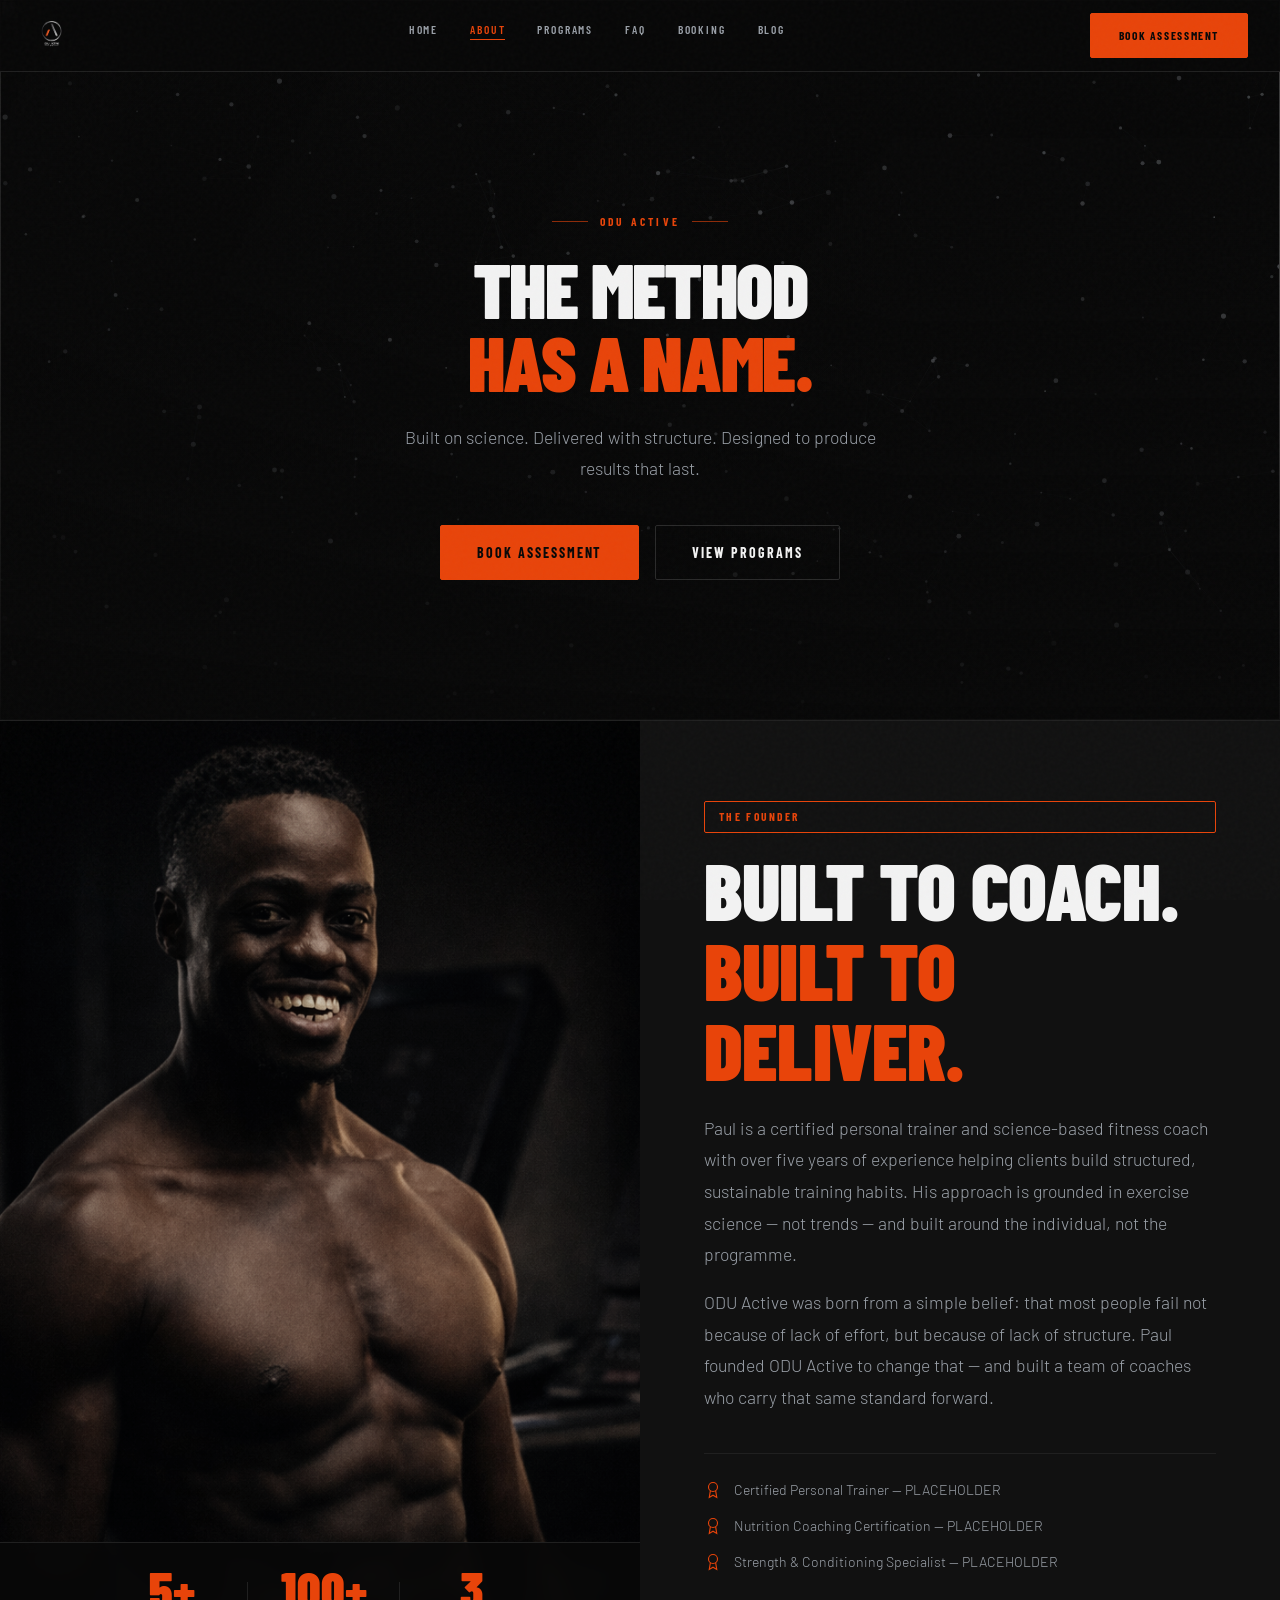
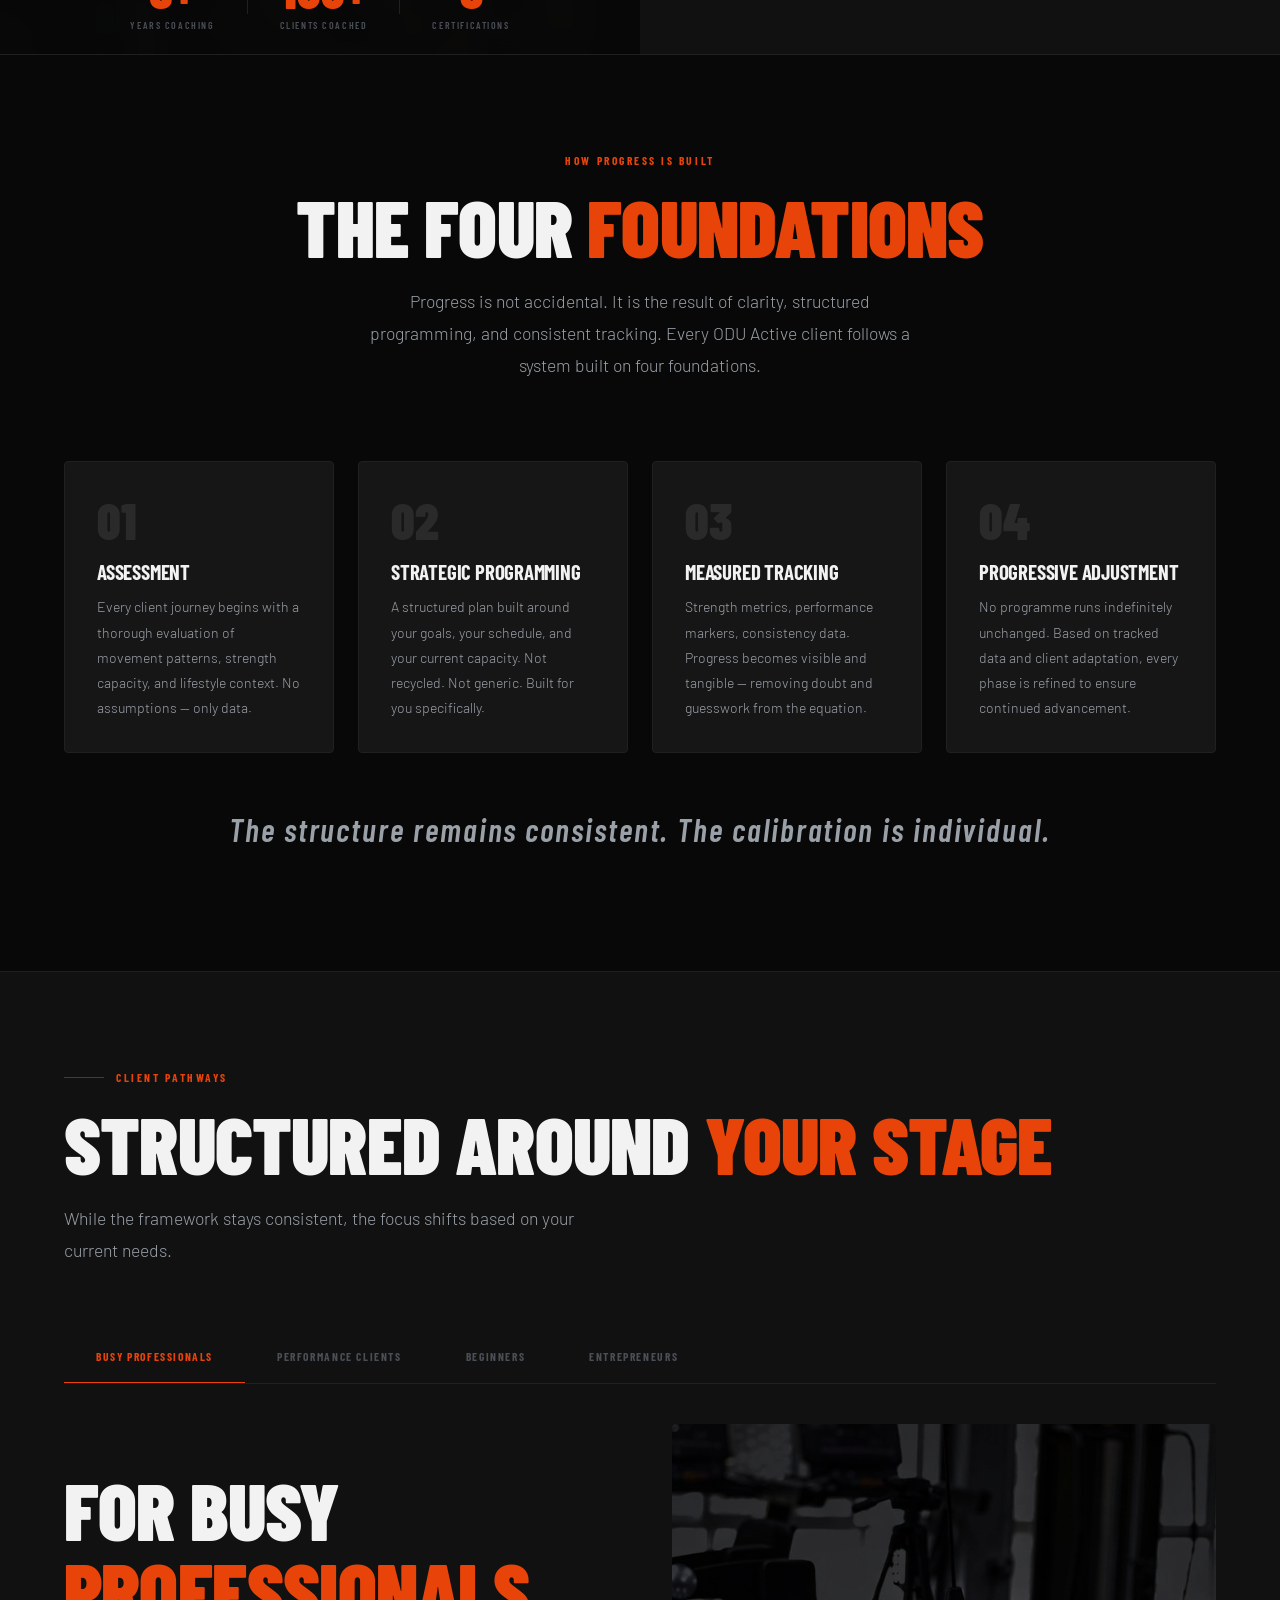
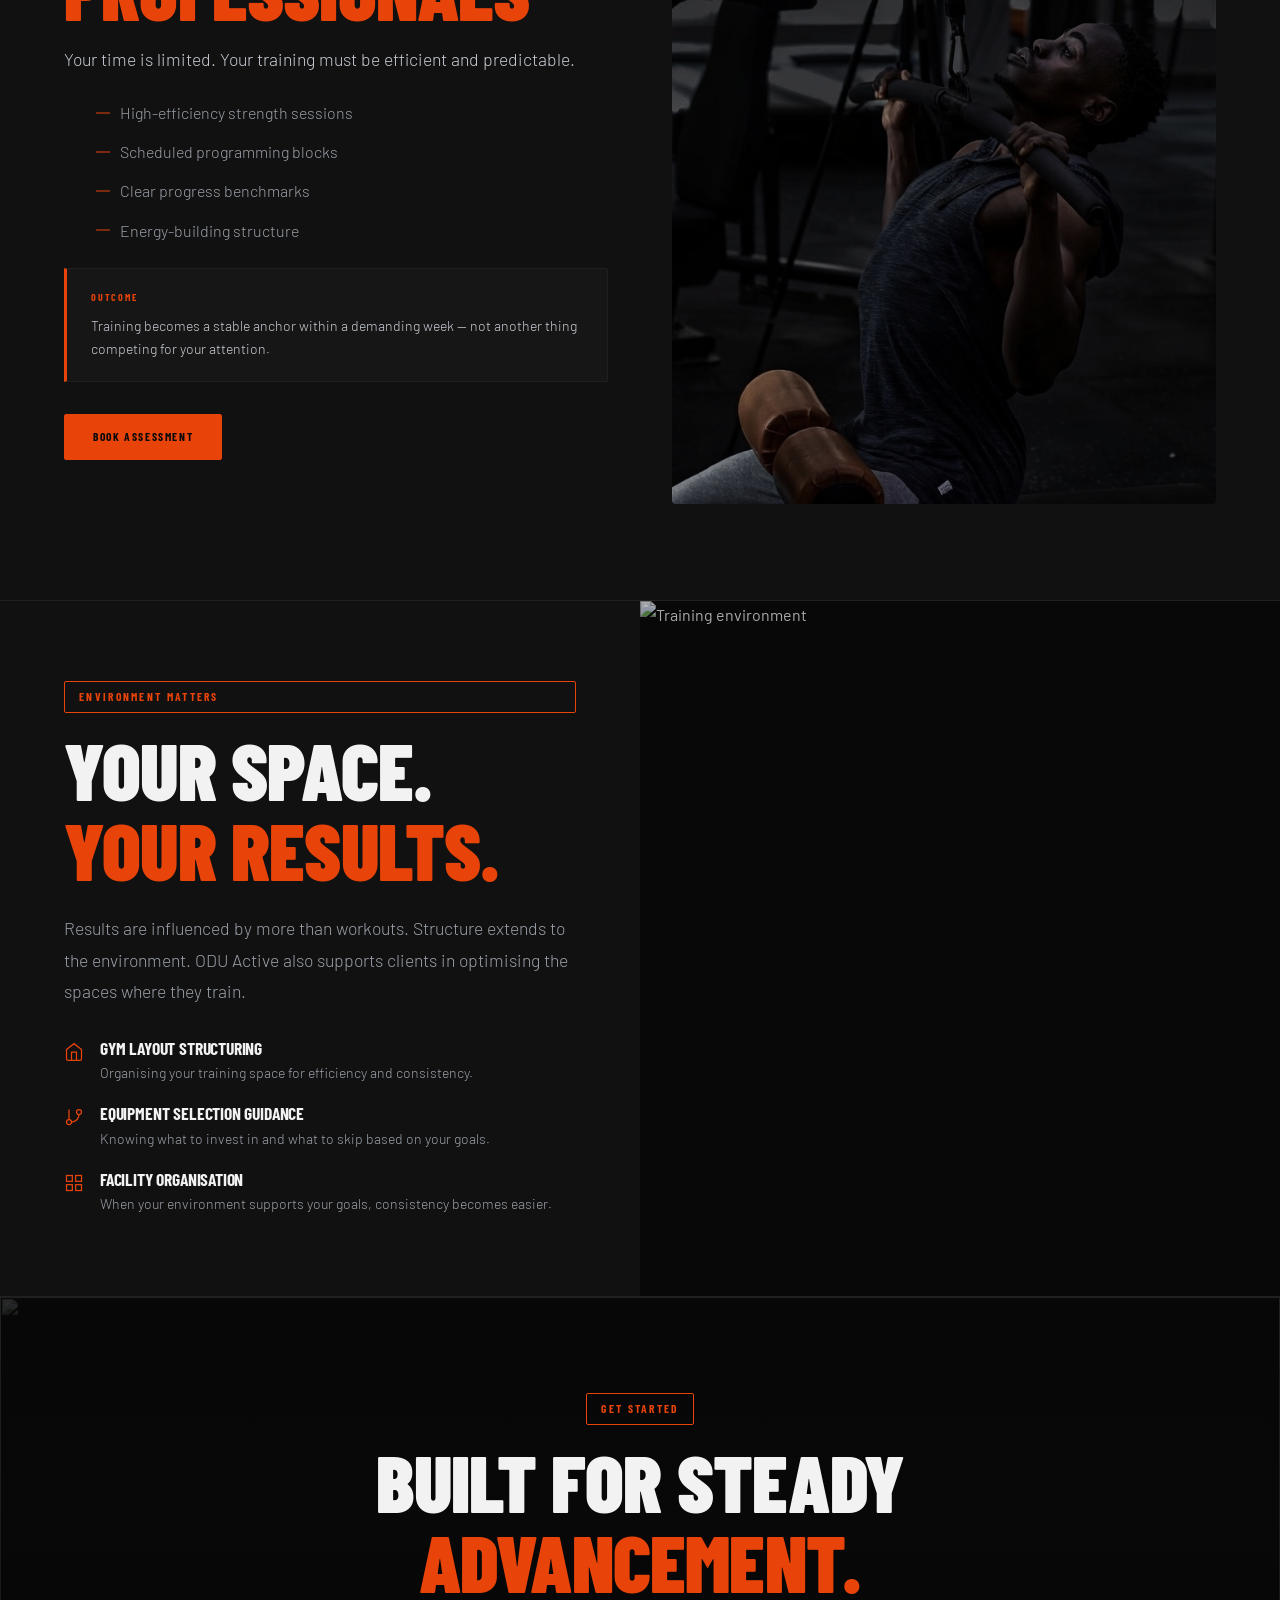
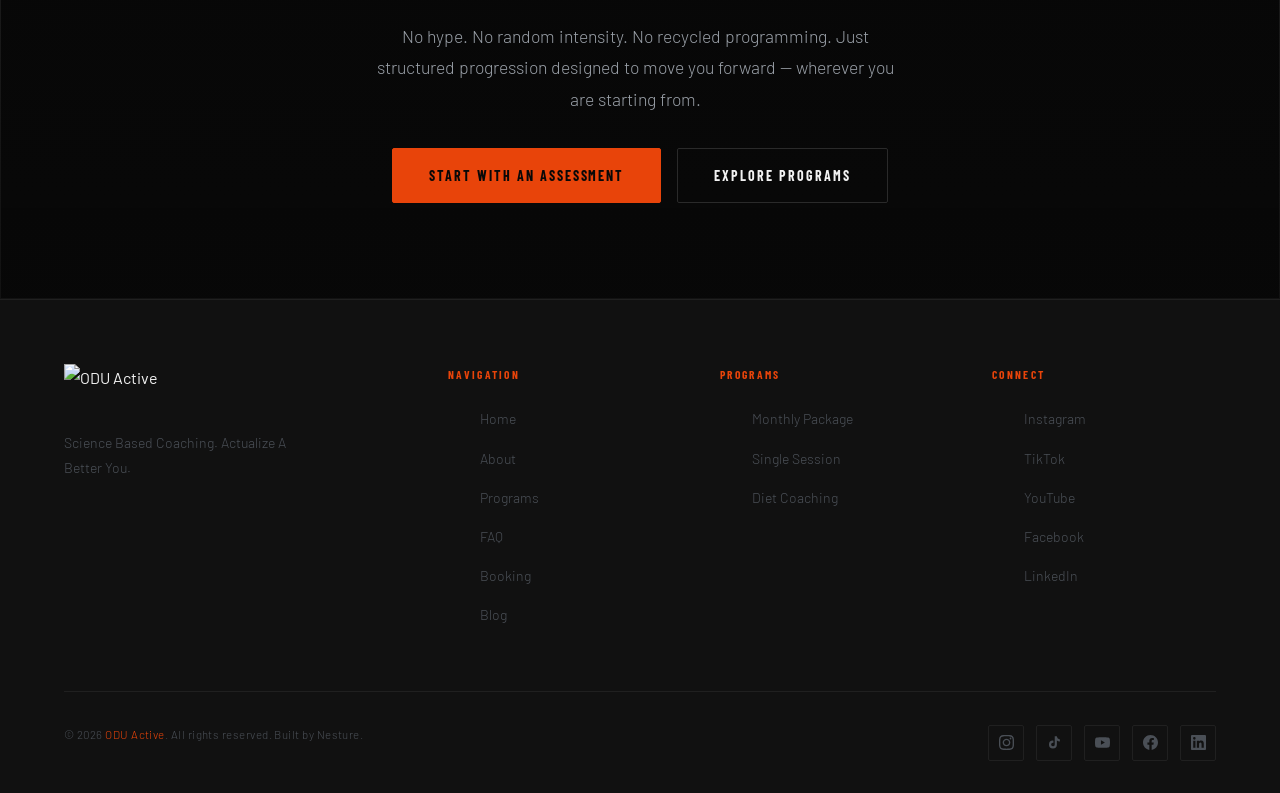
==== about.html @ f37cdc4e "Booking Platform Updates" ====
<!DOCTYPE html>
<html lang="en">
<head>
  <meta charset="UTF-8"/>
  <meta name="viewport" content="width=device-width, initial-scale=1.0"/>
  <meta name="description" content="About ODU Active — Science Based Coaching. Actualize A Better You."/>
  <title>About — ODU Active</title>
  <link href="https://fonts.googleapis.com/css2?family=Barlow+Condensed:wght@300;400;600;700;800;900&family=Barlow:wght@300;400;500;600&display=swap" rel="stylesheet"/>
  <link href="https://cdn.jsdelivr.net/npm/bootstrap@5.3.2/dist/css/bootstrap.min.css" rel="stylesheet"/>
  <link rel="stylesheet" href="css/base.css"/>
  <link rel="stylesheet" href="css/components.css"/>
  <link rel="stylesheet" href="css/animations.css"/>
  <link rel="stylesheet" href="css/pages/about.css"/>
</head>
<body>

  <canvas id="particleCanvas"></canvas>
  <div class="dot" id="dot" aria-hidden="true"></div>

  <!-- NAVBAR -->
  <nav class="navbar" aria-label="Main navigation">
    <div class="navbar__inner">
      <a href="index.html" class="navbar__logo">
        <img src="./assets/images/Sample-3(silver)-transparent.png" alt="ODU Active" class="navbar__logo-img"/>
      </a>
      <ul class="navbar__links">
        <li><a href="index.html">Home</a></li>
        <li><a href="about.html" class="active">About</a></li>
        <li><a href="programs.html">Programs</a></li>
        <li><a href="faq.html">FAQ</a></li>
        <li><a href="booking.html">Booking</a></li>
        <li><a href="blog.html">Blog</a></li>
      </ul>
      <div class="navbar__actions">
        <a href="booking.html" class="btn btn--primary">Book Assessment</a>
      </div>
      <button class="navbar__hamburger" aria-label="Toggle menu" aria-expanded="false">
        <span></span><span></span><span></span>
      </button>
    </div>
  </nav>
  <div class="navbar__mobile" aria-hidden="true">
    <a href="index.html">Home</a>
    <a href="about.html" class="active">About</a>
    <a href="programs.html">Programs</a>
    <a href="faq.html">FAQ</a>
    <a href="booking.html">Booking</a>
    <a href="booking.html" class="btn btn--primary">Book Assessment</a>
  </div>

  <!-- ═══════════════════════════════════════
       HERO — Full screen image
  ═══════════════════════════════════════ -->
  <section class="about-hero" id="hero">
    <div class="about-hero__bg">
      <img src="https://images.unsplash.com/photo-1608138278545-28c4ee553e49?w=1800&q=80" alt="" class="about-hero__bg-img" aria-hidden="true"/>
      <div class="about-hero__bg-overlay"></div>
    </div>
    <div class="about-hero__content">
      <div class="about-hero__eyebrow anim-fade-up anim-delay-1">ODU Active</div>
      <h1 class="about-hero__heading anim-fade-up anim-delay-2">
        <span class="about-hero__line">The Method</span>
        <span class="about-hero__line about-hero__line--accent">Has a Name.</span>
      </h1>
      <p class="about-hero__body anim-fade-up anim-delay-3">
        Built on science. Delivered with structure. Designed to produce results that last.
      </p>
      <div class="about-hero__actions anim-fade-up anim-delay-4">
        <a href="booking.html" class="btn btn--primary btn--lg">Book Assessment</a>
        <a href="programs.html" class="btn btn--secondary btn--lg">View Programs</a>
      </div>
    </div>
  </section>

  <!-- ═══════════════════════════════════════
       PAUL'S STORY — Image left, bio right
  ═══════════════════════════════════════ -->
  <section class="section story" id="story">
    <div class="story__inner">

      <div class="story__image-wrap reveal reveal--left">
        <!-- Replace with Paul's real photo -->
        <img src="./assets/images/16657.png" alt="Paul — ODU Active" class="story__image"/>
        <div class="story__image-creds">
          <div class="story__cred">
            <span class="story__cred-value">5+</span>
            <span class="story__cred-label">Years Coaching</span>
          </div>
          <div class="story__cred-divider"></div>
          <div class="story__cred">
            <span class="story__cred-value">100+</span>
            <span class="story__cred-label">Clients Coached</span>
          </div>
          <div class="story__cred-divider"></div>
          <div class="story__cred">
            <span class="story__cred-value">3</span>
            <span class="story__cred-label">Certifications</span>
          </div>
        </div>
      </div>

      <div class="story__text reveal reveal--right">
        <div class="label-tag">The Founder</div>
        <h2 class="story__heading">Built to Coach.<br/><span class="text-orange">Built to Deliver.</span></h2>
        <p class="story__body">
          <!-- Replace with Paul's real bio -->
          Paul is a certified personal trainer and science-based fitness coach with over five years of experience helping clients build structured, sustainable training habits. His approach is grounded in exercise science — not trends — and built around the individual, not the programme.
        </p>
        <p class="story__body">
          ODU Active was born from a simple belief: that most people fail not because of lack of effort, but because of lack of structure. Paul founded ODU Active to change that — and built a team of coaches who carry that same standard forward.
        </p>

        <!-- Credentials -->
        <div class="story__certs">
          <div class="story__cert">
            <div class="story__cert-icon">
              <svg width="18" height="18" viewBox="0 0 24 24" fill="none" stroke="currentColor" stroke-width="1.5"><circle cx="12" cy="8" r="6"/><path d="M15.477 12.89L17 22l-5-3-5 3 1.523-9.11"/></svg>
            </div>
            <span>Certified Personal Trainer — PLACEHOLDER</span>
          </div>
          <div class="story__cert">
            <div class="story__cert-icon">
              <svg width="18" height="18" viewBox="0 0 24 24" fill="none" stroke="currentColor" stroke-width="1.5"><circle cx="12" cy="8" r="6"/><path d="M15.477 12.89L17 22l-5-3-5 3 1.523-9.11"/></svg>
            </div>
            <span>Nutrition Coaching Certification — PLACEHOLDER</span>
          </div>
          <div class="story__cert">
            <div class="story__cert-icon">
              <svg width="18" height="18" viewBox="0 0 24 24" fill="none" stroke="currentColor" stroke-width="1.5"><circle cx="12" cy="8" r="6"/><path d="M15.477 12.89L17 22l-5-3-5 3 1.523-9.11"/></svg>
            </div>
            <span>Strength & Conditioning Specialist — PLACEHOLDER</span>
          </div>
        </div>
      </div>

    </div>
  </section>

  <!-- ═══════════════════════════════════════
       PHILOSOPHY — Text only, 4 foundations
  ═══════════════════════════════════════ -->
  <section class="section philosophy" id="philosophy">
    <div class="container">
      <div class="section-header section-header--center reveal">
        <div class="section-header__eyebrow">How Progress Is Built</div>
        <h2 class="section-header__title">The Four <span class="accent">Foundations</span></h2>
        <p class="section-header__body">Progress is not accidental. It is the result of clarity, structured programming, and consistent tracking. Every ODU Active client follows a system built on four foundations.</p>
      </div>

      <div class="philosophy__grid">
        <div class="philosophy__card reveal">
          <div class="philosophy__card-num">01</div>
          <h3 class="philosophy__card-title">Assessment</h3>
          <p class="philosophy__card-body">Every client journey begins with a thorough evaluation of movement patterns, strength capacity, and lifestyle context. No assumptions — only data.</p>
        </div>
        <div class="philosophy__card reveal">
          <div class="philosophy__card-num">02</div>
          <h3 class="philosophy__card-title">Strategic Programming</h3>
          <p class="philosophy__card-body">A structured plan built around your goals, your schedule, and your current capacity. Not recycled. Not generic. Built for you specifically.</p>
        </div>
        <div class="philosophy__card reveal">
          <div class="philosophy__card-num">03</div>
          <h3 class="philosophy__card-title">Measured Tracking</h3>
          <p class="philosophy__card-body">Strength metrics, performance markers, consistency data. Progress becomes visible and tangible — removing doubt and guesswork from the equation.</p>
        </div>
        <div class="philosophy__card reveal">
          <div class="philosophy__card-num">04</div>
          <h3 class="philosophy__card-title">Progressive Adjustment</h3>
          <p class="philosophy__card-body">No programme runs indefinitely unchanged. Based on tracked data and client adaptation, every phase is refined to ensure continued advancement.</p>
        </div>
      </div>

      <p class="philosophy__closing reveal">The structure remains consistent. The calibration is individual.</p>
    </div>
  </section>

  <!-- ═══════════════════════════════════════
       CLIENT PATHWAYS — Tabbed interface
  ═══════════════════════════════════════ -->
  <section class="section pathways" id="pathways">
    <div class="container">
      <div class="section-header reveal">
        <div class="section-header__eyebrow section-header__eyebrow--left">Client Pathways</div>
        <h2 class="section-header__title">Structured Around <span class="accent">Your Stage</span></h2>
        <p class="section-header__body">While the framework stays consistent, the focus shifts based on your current needs.</p>
      </div>

      <!-- Tab Buttons -->
      <div class="pathways__tabs reveal" role="tablist">
        <button class="pathways__tab active" data-tab="professionals" role="tab" aria-selected="true">
          <span class="pathways__tab-label">Busy Professionals</span>
        </button>
        <button class="pathways__tab" data-tab="performance" role="tab" aria-selected="false">
          <span class="pathways__tab-label">Performance Clients</span>
        </button>
        <button class="pathways__tab" data-tab="beginners" role="tab" aria-selected="false">
          <span class="pathways__tab-label">Beginners</span>
        </button>
        <button class="pathways__tab" data-tab="entrepreneurs" role="tab" aria-selected="false">
          <span class="pathways__tab-label">Entrepreneurs</span>
        </button>
      </div>

      <!-- Tab Panels -->
      <div class="pathways__panels">

        <div class="pathways__panel active" id="tab-professionals" role="tabpanel">
          <div class="pathways__panel-inner">
            <div class="pathways__panel-text">
              <h3 class="pathways__panel-heading">For Busy <span class="text-orange">Professionals</span></h3>
              <p class="pathways__panel-intro">Your time is limited. Your training must be efficient and predictable.</p>
              <ul class="pathways__panel-list">
                <li>High-efficiency strength sessions</li>
                <li>Scheduled programming blocks</li>
                <li>Clear progress benchmarks</li>
                <li>Energy-building structure</li>
              </ul>
              <div class="pathways__panel-outcome">
                <span class="pathways__outcome-label">Outcome</span>
                <p>Training becomes a stable anchor within a demanding week — not another thing competing for your attention.</p>
              </div>
              <a href="booking.html" class="btn btn--primary" style="margin-top:2rem;">Book Assessment</a>
            </div>
            <div class="pathways__panel-image">
              <img src="./assets/images/16101.jpg.jpeg" alt="Professional training" class="pathways__panel-img"/>
            </div>
          </div>
        </div>

        <div class="pathways__panel" id="tab-performance" role="tabpanel">
          <div class="pathways__panel-inner">
            <div class="pathways__panel-text">
              <h3 class="pathways__panel-heading">For Performance-<span class="text-orange">Oriented Clients</span></h3>
              <p class="pathways__panel-intro">You want measurable development, not maintenance.</p>
              <ul class="pathways__panel-list">
                <li>Periodised strength progression</li>
                <li>Movement optimisation</li>
                <li>Performance benchmarking</li>
                <li>Structured overload and recovery</li>
              </ul>
              <div class="pathways__panel-outcome">
                <span class="pathways__outcome-label">Outcome</span>
                <p>Each phase builds capacity beyond the last — structured advancement with measurable benchmarks.</p>
              </div>
              <a href="booking.html" class="btn btn--primary" style="margin-top:2rem;">Book Assessment</a>
            </div>
            <div class="pathways__panel-image">
              <img src="https://images.unsplash.com/photo-1526506118085-60ce8714f8c5?w=700&q=80" alt="Performance training" class="pathways__panel-img"/>
            </div>
          </div>
        </div>

        <div class="pathways__panel" id="tab-beginners" role="tabpanel">
          <div class="pathways__panel-inner">
            <div class="pathways__panel-text">
              <h3 class="pathways__panel-heading">For Foundational <span class="text-orange">Transformation</span></h3>
              <p class="pathways__panel-intro">You need clarity, guidance, and steady momentum.</p>
              <ul class="pathways__panel-list">
                <li>Step-by-step progression</li>
                <li>Foundational strength development</li>
                <li>Habit consistency tracking</li>
                <li>Realistic milestone setting</li>
              </ul>
              <div class="pathways__panel-outcome">
                <span class="pathways__outcome-label">Outcome</span>
                <p>Confidence grows as results become measurable and sustainable — built from a solid foundation.</p>
              </div>
              <a href="booking.html" class="btn btn--primary" style="margin-top:2rem;">Book Assessment</a>
            </div>
            <div class="pathways__panel-image">
              <img src="https://images.unsplash.com/photo-1581009146145-b5ef050c2e1e?w=700&q=80" alt="Beginner training" class="pathways__panel-img"/>
            </div>
          </div>
        </div>

        <div class="pathways__panel" id="tab-entrepreneurs" role="tabpanel">
          <div class="pathways__panel-inner">
            <div class="pathways__panel-text">
              <h3 class="pathways__panel-heading">For High-Output <span class="text-orange">Leaders</span></h3>
              <p class="pathways__panel-intro">Your body should support your ambition.</p>
              <ul class="pathways__panel-list">
                <li>Capacity-building strength systems</li>
                <li>Stress-aware training cycles</li>
                <li>Energy optimisation</li>
                <li>Long-term durability planning</li>
              </ul>
              <div class="pathways__panel-outcome">
                <span class="pathways__outcome-label">Outcome</span>
                <p>Training becomes a performance tool for leadership and execution — not a drain on your energy.</p>
              </div>
              <a href="booking.html" class="btn btn--primary" style="margin-top:2rem;">Book Assessment</a>
            </div>
            <div class="pathways__panel-image">
              <img src="https://images.unsplash.com/photo-1517836357463-d25dfeac3438?w=700&q=80" alt="Entrepreneur training" class="pathways__panel-img"/>
            </div>
          </div>
        </div>

      </div>
    </div>
  </section>

  <!-- ═══════════════════════════════════════
       ENVIRONMENT — Image right, text left
  ═══════════════════════════════════════ -->
  <section class="section environment" id="environment">
    <div class="environment__inner">

      <div class="environment__text reveal reveal--left">
        <div class="label-tag">Environment Matters</div>
        <h2 class="environment__heading">Your Space.<br/><span class="text-orange">Your Results.</span></h2>
        <p class="environment__body">Results are influenced by more than workouts. Structure extends to the environment. ODU Active also supports clients in optimising the spaces where they train.</p>
        <div class="environment__list">
          <div class="environment__item reveal">
            <div class="environment__item-icon">
              <svg width="20" height="20" viewBox="0 0 24 24" fill="none" stroke="currentColor" stroke-width="1.5"><path d="M3 9l9-7 9 7v11a2 2 0 0 1-2 2H5a2 2 0 0 1-2-2z"/><polyline points="9 22 9 12 15 12 15 22"/></svg>
            </div>
            <div>
              <h5 class="environment__item-title">Gym Layout Structuring</h5>
              <p class="environment__item-body">Organising your training space for efficiency and consistency.</p>
            </div>
          </div>
          <div class="environment__item reveal">
            <div class="environment__item-icon">
              <svg width="20" height="20" viewBox="0 0 24 24" fill="none" stroke="currentColor" stroke-width="1.5"><line x1="6" y1="3" x2="6" y2="15"/><circle cx="18" cy="6" r="3"/><circle cx="6" cy="18" r="3"/><path d="M18 9a9 9 0 0 1-9 9"/></svg>
            </div>
            <div>
              <h5 class="environment__item-title">Equipment Selection Guidance</h5>
              <p class="environment__item-body">Knowing what to invest in and what to skip based on your goals.</p>
            </div>
          </div>
          <div class="environment__item reveal">
            <div class="environment__item-icon">
              <svg width="20" height="20" viewBox="0 0 24 24" fill="none" stroke="currentColor" stroke-width="1.5"><rect x="3" y="3" width="7" height="7"/><rect x="14" y="3" width="7" height="7"/><rect x="3" y="14" width="7" height="7"/><rect x="14" y="14" width="7" height="7"/></svg>
            </div>
            <div>
              <h5 class="environment__item-title">Facility Organisation</h5>
              <p class="environment__item-body">When your environment supports your goals, consistency becomes easier.</p>
            </div>
          </div>
        </div>
      </div>

      <div class="environment__image-wrap reveal reveal--right">
        <img src="https://images.unsplash.com/photo-1534438327276-14e5300c3a48?w=900&q=80" alt="Training environment" class="environment__image"/>
      </div>

    </div>
  </section>

  <!-- ═══════════════════════════════════════
       CLOSING CTA — Full bg image
  ═══════════════════════════════════════ -->
  <section class="about-cta" id="cta">
    <div class="about-cta__bg">
      <img src="https://images.unsplash.com/photo-1583454110551-21f2fa2afe61?w=1800&q=80" alt="" class="about-cta__bg-img" aria-hidden="true"/>
      <div class="about-cta__bg-overlay"></div>
    </div>
    <div class="container about-cta__inner">
      <div class="reveal">
        <div class="label-tag">Get Started</div>
        <h2 class="about-cta__heading">Built for Steady<br/><span class="text-orange">Advancement.</span></h2>
        <p class="about-cta__body">No hype. No random intensity. No recycled programming. Just structured progression designed to move you forward — wherever you are starting from.</p>
        <div class="about-cta__actions">
          <a href="booking.html" class="btn btn--primary btn--lg">Start With an Assessment</a>
          <a href="programs.html" class="btn btn--secondary btn--lg">Explore Programs</a>
        </div>
      </div>
    </div>
  </section>

  <!-- FOOTER -->
  <footer class="footer">
    <div class="footer__inner">
      <div class="footer__top">
        <div>
          <img src="./assets/images/Sample-3(silver).png" alt="ODU Active" class="footer__brand-logo"/>
          <p class="footer__brand-text">Science Based Coaching. Actualize A Better You.</p>
        </div>
        <div>
          <p class="footer__heading">Navigation</p>
          <ul class="footer__links">
            <li><a href="index.html">Home</a></li>
            <li><a href="about.html">About</a></li>
            <li><a href="programs.html">Programs</a></li>
            <li><a href="faq.html">FAQ</a></li>
            <li><a href="booking.html">Booking</a></li>
            <li><a href="blog.html">Blog</a></li>
          </ul>
        </div>
        <div>
          <p class="footer__heading">Programs</p>
          <ul class="footer__links">
            <li><a href="programs.html">Monthly Package</a></li>
            <li><a href="programs.html">Single Session</a></li>
            <li><a href="programs.html">Diet Coaching</a></li>
          </ul>
        </div>
        <div>
          <p class="footer__heading">Connect</p>
          <ul class="footer__links">
            <li><a href="#">Instagram</a></li>
            <li><a href="#">TikTok</a></li>
            <li><a href="#">YouTube</a></li>
            <li><a href="#">Facebook</a></li>
            <li><a href="#">LinkedIn</a></li>
          </ul>
        </div>
      </div>
      <div class="footer__bottom">
        <p class="footer__copy">&copy; 2026 <span>ODU Active</span>. All rights reserved. Built by Nesture.</p>
        <div class="footer__socials">
          <a href="#" class="footer__social-link" aria-label="Instagram"><svg viewBox="0 0 24 24"><path d="M12 2.163c3.204 0 3.584.012 4.85.07 3.252.148 4.771 1.691 4.919 4.919.058 1.265.069 1.645.069 4.849 0 3.205-.012 3.584-.069 4.849-.149 3.225-1.664 4.771-4.919 4.919-1.266.058-1.644.07-4.85.07-3.204 0-3.584-.012-4.849-.07-3.26-.149-4.771-1.699-4.919-4.92-.058-1.265-.07-1.644-.07-4.849 0-3.204.013-3.583.07-4.849.149-3.227 1.664-4.771 4.919-4.919 1.266-.057 1.645-.069 4.849-.069zm0-2.163c-3.259 0-3.667.014-4.947.072-4.358.2-6.78 2.618-6.98 6.98-.059 1.281-.073 1.689-.073 4.948 0 3.259.014 3.668.072 4.948.2 4.358 2.618 6.78 6.98 6.98 1.281.058 1.689.072 4.948.072 3.259 0 3.668-.014 4.948-.072 4.354-.2 6.782-2.618 6.979-6.98.059-1.28.073-1.689.073-4.948 0-3.259-.014-3.667-.072-4.947-.196-4.354-2.617-6.78-6.979-6.98-1.281-.059-1.69-.073-4.949-.073zm0 5.838c-3.403 0-6.162 2.759-6.162 6.162s2.759 6.163 6.162 6.163 6.162-2.759 6.162-6.163c0-3.403-2.759-6.162-6.162-6.162zm0 10.162c-2.209 0-4-1.79-4-4 0-2.209 1.791-4 4-4s4 1.791 4 4c0 2.21-1.791 4-4 4zm6.406-11.845c-.796 0-1.441.645-1.441 1.44s.645 1.44 1.441 1.44c.795 0 1.439-.645 1.439-1.44s-.644-1.44-1.439-1.44z"/></svg></a>
          <a href="#" class="footer__social-link" aria-label="TikTok"><svg viewBox="0 0 24 24"><path d="M19.59 6.69a4.83 4.83 0 0 1-3.77-4.25V2h-3.45v13.67a2.89 2.89 0 0 1-2.88 2.5 2.89 2.89 0 0 1-2.89-2.89 2.89 2.89 0 0 1 2.89-2.89c.28 0 .54.04.79.1V9.01a6.33 6.33 0 0 0-.79-.05 6.34 6.34 0 0 0-6.34 6.34 6.34 6.34 0 0 0 6.34 6.34 6.34 6.34 0 0 0 6.33-6.34V8.69a8.18 8.18 0 0 0 4.78 1.52V6.75a4.85 4.85 0 0 1-1.01-.06z"/></svg></a>
          <a href="#" class="footer__social-link" aria-label="YouTube"><svg viewBox="0 0 24 24"><path d="M23.498 6.186a3.016 3.016 0 0 0-2.122-2.136C19.505 3.545 12 3.545 12 3.545s-7.505 0-9.377.505A3.017 3.017 0 0 0 .502 6.186C0 8.07 0 12 0 12s0 3.93.502 5.814a3.016 3.016 0 0 0 2.122 2.136c1.871.505 9.376.505 9.376.505s7.505 0 9.377-.505a3.015 3.015 0 0 0 2.122-2.136C24 15.93 24 12 24 12s0-3.93-.502-5.814zM9.545 15.568V8.432L15.818 12l-6.273 3.568z"/></svg></a>
          <a href="#" class="footer__social-link" aria-label="Facebook"><svg viewBox="0 0 24 24"><path d="M24 12.073c0-6.627-5.373-12-12-12s-12 5.373-12 12c0 5.99 4.388 10.954 10.125 11.854v-8.385H7.078v-3.47h3.047V9.43c0-3.007 1.792-4.669 4.533-4.669 1.312 0 2.686.235 2.686.235v2.953H15.83c-1.491 0-1.956.925-1.956 1.874v2.25h3.328l-.532 3.47h-2.796v8.385C19.612 23.027 24 18.062 24 12.073z"/></svg></a>
          <a href="#" class="footer__social-link" aria-label="LinkedIn"><svg viewBox="0 0 24 24"><path d="M20.447 20.452h-3.554v-5.569c0-1.328-.027-3.037-1.852-3.037-1.853 0-2.136 1.445-2.136 2.939v5.667H9.351V9h3.414v1.561h.046c.477-.9 1.637-1.85 3.37-1.85 3.601 0 4.267 2.37 4.267 5.455v6.286zM5.337 7.433a2.062 2.062 0 0 1-2.063-2.065 2.064 2.064 0 1 1 2.063 2.065zm1.782 13.019H3.555V9h3.564v11.452zM22.225 0H1.771C.792 0 0 .774 0 1.729v20.542C0 23.227.792 24 1.771 24h20.451C23.2 24 24 23.227 24 22.271V1.729C24 .774 23.2 0 22.222 0h.003z"/></svg></a>
        </div>
      </div>
    </div>
  </footer>

  <script src="js/particles.js"></script>
  <script src="js/navbar.js"></script>
  <script src="js/core.js"></script>
  <script src="js/about.js"></script>
  <script src="https://cdn.jsdelivr.net/npm/bootstrap@5.3.2/dist/js/bootstrap.bundle.min.js"></script>
</body>
</html>
---- css/base.css ----
/* ============================================================
   ODU ACTIVE — BASE.CSS
   Design tokens, reset, typography, global utilities
   Built by Nesture
   ============================================================ */

/* ── DESIGN TOKENS ───────────────────────────────────────── */
:root {
  /* Colors */
  --color-black:        #080808;
  --color-dark:         #111111;
  --color-panel:        #161616;
  --color-border:       #202020;
  --color-border-light: #2a2a2a;
  --color-orange:       #E8440A;
  --color-orange-hover: #ff5a1f;
  --color-orange-dim:   rgba(232, 68, 10, 0.12);
  --color-orange-glow:  rgba(232, 68, 10, 0.25);
  --color-silver:       #9AA0A8;
  --color-silver-light: #C8CDD4;
  --color-white:        #F2F2F2;
  --color-muted:        #4A4F56;

  /* Typography */
  --font-display: 'Barlow Condensed', sans-serif;
  --font-body:    'Barlow', sans-serif;

  /* Font weights */
  --fw-light:     300;
  --fw-regular:   400;
  --fw-medium:    500;
  --fw-semibold:  600;
  --fw-bold:      700;
  --fw-extrabold: 800;
  --fw-black:     900;

  /* Font sizes — fluid scale */
  --fs-xs:   0.72rem;
  --fs-sm:   0.875rem;
  --fs-base: 1rem;
  --fs-md:   1.1rem;
  --fs-lg:   1.3rem;
  --fs-xl:   clamp(1.5rem, 3vw, 2rem);
  --fs-2xl:  clamp(2rem, 5vw, 3.2rem);
  --fs-3xl:  clamp(2.8rem, 7vw, 5rem);
  --fs-4xl:  clamp(3.5rem, 9vw, 7rem);

  /* Spacing */
  --space-1:  0.25rem;
  --space-2:  0.5rem;
  --space-3:  0.75rem;
  --space-4:  1rem;
  --space-5:  1.25rem;
  --space-6:  1.5rem;
  --space-8:  2rem;
  --space-10: 2.5rem;
  --space-12: 3rem;
  --space-16: 4rem;
  --space-20: 5rem;
  --space-24: 6rem;

  /* Layout */
  --container-max:  1200px;
  --container-wide: 1440px;
  --nav-height:     72px;
  --radius-sm:      2px;
  --radius-md:      4px;
  --radius-lg:      8px;

  /* Transitions */
  --transition-fast:   0.15s ease;
  --transition-base:   0.25s ease;
  --transition-slow:   0.4s ease;

  /* Z-index scale */
  --z-base:    0;
  --z-above:   10;
  --z-nav:     100;
  --z-overlay: 200;
  --z-modal:   300;
  --z-top:     999;
}

/* ── RESET ───────────────────────────────────────────────── */
*, *::before, *::after {
  box-sizing: border-box;
  margin: 0;
  padding: 0;
}

html {
  scroll-behavior: smooth;
  -webkit-text-size-adjust: 100%;
}

body {
  background-color: var(--color-black);
  color: var(--color-white);
  font-family: var(--font-body);
  font-size: var(--fs-base);
  font-weight: var(--fw-regular);
  line-height: 1.7;
  overflow-x: hidden;
  -webkit-font-smoothing: antialiased;
  -moz-osx-font-smoothing: grayscale;
}

img, video, svg {
  display: block;
  max-width: 100%;
}

a {
  color: inherit;
  text-decoration: none;
}

button {
  cursor: pointer;
  border: none;
  background: none;
  font-family: inherit;
}

ul, ol {
  list-style: none;
}

input, textarea, select {
  font-family: inherit;
  font-size: inherit;
}

/* ── SCROLLBAR ───────────────────────────────────────────── */
::-webkit-scrollbar        { width: 4px; }
::-webkit-scrollbar-track  { background: var(--color-black); }
::-webkit-scrollbar-thumb  { background: var(--color-orange); border-radius: 2px; }
::-webkit-scrollbar-thumb:hover { background: var(--color-orange-hover); }

/* ── TYPOGRAPHY ──────────────────────────────────────────── */
h1, h2, h3, h4, h5, h6 {
  font-family: var(--font-display);
  font-weight: var(--fw-black);
  text-transform: uppercase;
  line-height: 1.0;
  letter-spacing: -0.01em;
  color: var(--color-white);
}

h1 { font-size: var(--fs-4xl); }
h2 { font-size: var(--fs-3xl); }
h3 { font-size: var(--fs-2xl); }
h4 { font-size: var(--fs-xl);  }
h5 { font-size: var(--fs-lg);  font-weight: var(--fw-bold); }
h6 { font-size: var(--fs-md);  font-weight: var(--fw-bold); }

p {
  font-family: var(--font-body);
  font-weight: var(--fw-light);
  color: var(--color-silver-light);
  line-height: 1.8;
  max-width: 65ch;
}

/* ── LAYOUT UTILITIES ────────────────────────────────────── */
.container {
  width: 100%;
  max-width: var(--container-max);
  margin-inline: auto;
  padding-inline: var(--space-6);
}

.container--wide {
  max-width: var(--container-wide);
}

.section {
  padding-block: var(--space-24);
  position: relative;
}

.section--sm {
  padding-block: var(--space-16);
}

/* ── COLOR UTILITIES ─────────────────────────────────────── */
.text-orange  { color: var(--color-orange); }
.text-silver  { color: var(--color-silver); }
.text-muted   { color: var(--color-muted); }
.text-white   { color: var(--color-white); }

/* ── LABEL TAG ───────────────────────────────────────────── */
.label-tag {
  display: inline-block;
  font-family: var(--font-display);
  font-size: var(--fs-xs);
  font-weight: var(--fw-bold);
  letter-spacing: 0.2em;
  text-transform: uppercase;
  color: var(--color-orange);
  border: 1px solid var(--color-orange);
  padding: 5px 14px;
  border-radius: var(--radius-sm);
}

/* ── NOISE GRAIN OVERLAY ─────────────────────────────────── */
body::after {
  content: '';
  position: fixed;
  inset: 0;
  background-image: url("data:image/svg+xml,%3Csvg viewBox='0 0 256 256' xmlns='http://www.w3.org/2000/svg'%3E%3Cfilter id='n'%3E%3CfeTurbulence type='fractalNoise' baseFrequency='0.9' numOctaves='4' stitchTiles='stitch'/%3E%3C/filter%3E%3Crect width='100%25' height='100%25' filter='url(%23n)'/%3E%3C/svg%3E");
  opacity: 0.025;
  pointer-events: none;
  z-index: var(--z-top);
}

/* ── DIVIDER ─────────────────────────────────────────────── */
.odu-divider {
  border: none;
  border-top: 1px solid var(--color-border);
  margin: 0;
}

/* ── RESPONSIVE BREAKPOINTS ──────────────────────────────── */
/*
  xs:  < 480px
  sm:  480px
  md:  768px
  lg:  1024px
  xl:  1280px
  2xl: 1440px
*/

@media (max-width: 768px) {
  .section        { padding-block: var(--space-16); }
  .section--sm    { padding-block: var(--space-12); }
  .container      { padding-inline: var(--space-4); }
}
---- css/components.css ----
/* ============================================================
   ODU ACTIVE — COMPONENTS.CSS
   Reusable components: navbar, footer, buttons, cards, forms
   Built by Nesture
   ============================================================ */

/* ── BUTTONS ─────────────────────────────────────────────── */
.btn {
  display: inline-flex;
  align-items: center;
  justify-content: center;
  gap: var(--space-2);
  font-family: var(--font-display);
  font-weight: var(--fw-bold);
  font-size: var(--fs-xs);
  letter-spacing: 0.14em;
  text-transform: uppercase;
  padding: 13px 28px;
  border-radius: var(--radius-sm);
  border: 1px solid transparent;
  cursor: pointer;
  transition: background var(--transition-fast),
              color var(--transition-fast),
              border-color var(--transition-fast),
              transform var(--transition-fast);
  white-space: nowrap;
  text-decoration: none;
}

.btn:active { transform: scale(0.97); }

/* Primary */
.btn--primary {
  background: var(--color-orange);
  color: var(--color-black);
  border-color: var(--color-orange);
}
.btn--primary:hover {
  background: var(--color-orange-hover);
  border-color: var(--color-orange-hover);
  color: var(--color-black);
}

/* Secondary / ghost */
.btn--secondary {
  background: transparent;
  color: var(--color-white);
  border-color: var(--color-border-light);
}
.btn--secondary:hover {
  border-color: var(--color-orange);
  color: var(--color-orange);
}

/* Sizes */
.btn--sm { padding: 9px 18px; font-size: 0.68rem; }
.btn--lg { padding: 16px 36px; font-size: var(--fs-sm); }

/* ── NAVBAR ──────────────────────────────────────────────── */
.navbar {
  position: fixed;
  top: 0; left: 0; right: 0;
  z-index: var(--z-nav);
  height: var(--nav-height);
  background: rgba(8, 8, 8, 0.92);
  backdrop-filter: blur(14px);
  -webkit-backdrop-filter: blur(14px);
  border-bottom: 1px solid var(--color-border);
  display: flex;
  align-items: center;
  padding-inline: var(--space-8);
  transition: background var(--transition-base);
}

.navbar__inner {
  width: 100%;
  max-width: var(--container-wide);
  margin-inline: auto;
  display: flex;
  align-items: center;
  justify-content: space-between;
  gap: var(--space-8);
}

/* Logo */
.navbar__logo {
  display: flex;
  align-items: center;
  gap: var(--space-3);
  text-decoration: none;
  flex-shrink: 0;
}

.navbar__logo-img {
  height: 40px;
  width: auto;
  object-fit: contain;
}

.navbar__logo-text {
  font-family: var(--font-display);
  font-weight: var(--fw-bold);
  font-size: 1rem;
  letter-spacing: 0.14em;
  text-transform: uppercase;
  color: var(--color-white);
  line-height: 1;
}
.navbar__logo-text span { color: var(--color-orange); }

/* Nav links */
.navbar__links {
  display: flex;
  align-items: center;
  gap: var(--space-8);
  list-style: none;
}

.navbar__links a {
  font-family: var(--font-display);
  font-size: var(--fs-xs);
  font-weight: var(--fw-semibold);
  letter-spacing: 0.16em;
  text-transform: uppercase;
  color: var(--color-silver);
  text-decoration: none;
  transition: color var(--transition-fast);
  position: relative;
}

.navbar__links a::after {
  content: '';
  position: absolute;
  bottom: -4px;
  left: 0; right: 0;
  height: 1px;
  background: var(--color-orange);
  transform: scaleX(0);
  transform-origin: left;
  transition: transform var(--transition-base);
}

.navbar__links a:hover       { color: var(--color-white); }
.navbar__links a:hover::after { transform: scaleX(1); }
.navbar__links a.active      { color: var(--color-orange); }
.navbar__links a.active::after { transform: scaleX(1); }

/* Nav actions */
.navbar__actions {
  display: flex;
  align-items: center;
  gap: var(--space-4);
  flex-shrink: 0;
}

/* Hamburger */
.navbar__hamburger {
  display: none;
  flex-direction: column;
  gap: 5px;
  padding: var(--space-2);
  cursor: pointer;
  background: none;
  border: none;
}

.navbar__hamburger span {
  display: block;
  width: 24px;
  height: 2px;
  background: var(--color-white);
  border-radius: 1px;
  transition: all var(--transition-base);
}

.navbar__hamburger.open span:nth-child(1) {
  transform: translateY(7px) rotate(45deg);
}
.navbar__hamburger.open span:nth-child(2) {
  opacity: 0;
  transform: scaleX(0);
}
.navbar__hamburger.open span:nth-child(3) {
  transform: translateY(-7px) rotate(-45deg);
}

/* Mobile menu */
.navbar__mobile {
  display: none;
  position: fixed;
  top: var(--nav-height);
  left: 0; right: 0;
  background: var(--color-dark);
  border-bottom: 1px solid var(--color-border);
  padding: var(--space-6) var(--space-6) var(--space-8);
  z-index: calc(var(--z-nav) - 1);
  flex-direction: column;
  gap: var(--space-4);
}

.navbar__mobile.open { display: flex; }

.navbar__mobile a {
  font-family: var(--font-display);
  font-size: var(--fs-lg);
  font-weight: var(--fw-bold);
  letter-spacing: 0.1em;
  text-transform: uppercase;
  color: var(--color-silver);
  text-decoration: none;
  padding-block: var(--space-3);
  border-bottom: 1px solid var(--color-border);
  transition: color var(--transition-fast);
}

.navbar__mobile a:hover  { color: var(--color-orange); }
.navbar__mobile a.active { color: var(--color-orange); }

.navbar__mobile .btn { width: 100%; margin-top: var(--space-4); justify-content: center; }

/* ── FOOTER ──────────────────────────────────────────────── */
.footer {
  background: var(--color-dark);
  border-top: 1px solid var(--color-border);
  padding-block: var(--space-16) var(--space-8);
}

.footer__inner {
  max-width: var(--container-max);
  margin-inline: auto;
  padding-inline: var(--space-6);
}

.footer__top {
  display: grid;
  grid-template-columns: 1.5fr 1fr 1fr 1fr;
  gap: var(--space-12);
  padding-bottom: var(--space-12);
  border-bottom: 1px solid var(--color-border);
}

.footer__brand-logo {
  height: 50px;
  width: auto;
  margin-bottom: var(--space-4);
}

.footer__brand-text {
  font-family: var(--font-body);
  font-weight: var(--fw-light);
  font-size: var(--fs-sm);
  color: var(--color-muted);
  line-height: 1.8;
  max-width: 28ch;
}

.footer__heading {
  font-family: var(--font-display);
  font-size: var(--fs-xs);
  font-weight: var(--fw-bold);
  letter-spacing: 0.2em;
  text-transform: uppercase;
  color: var(--color-orange);
  margin-bottom: var(--space-5);
}

.footer__links {
  display: flex;
  flex-direction: column;
  gap: var(--space-3);
  list-style: none;
}

.footer__links a {
  font-family: var(--font-body);
  font-size: var(--fs-sm);
  font-weight: var(--fw-light);
  color: var(--color-muted);
  text-decoration: none;
  transition: color var(--transition-fast);
}
.footer__links a:hover { color: var(--color-white); }

.footer__bottom {
  display: flex;
  align-items: center;
  justify-content: space-between;
  padding-top: var(--space-8);
  flex-wrap: wrap;
  gap: var(--space-4);
}

.footer__copy {
  font-family: var(--font-body);
  font-size: var(--fs-xs);
  color: var(--color-muted);
  letter-spacing: 0.04em;
}
.footer__copy span { color: var(--color-orange); }

.footer__socials {
  display: flex;
  gap: var(--space-3);
}

.footer__social-link {
  display: flex;
  align-items: center;
  justify-content: center;
  width: 36px;
  height: 36px;
  border: 1px solid var(--color-border);
  border-radius: var(--radius-sm);
  color: var(--color-muted);
  text-decoration: none;
  transition: border-color var(--transition-fast), color var(--transition-fast);
}
.footer__social-link:hover {
  border-color: var(--color-orange);
  color: var(--color-orange);
}
.footer__social-link svg { width: 15px; height: 15px; fill: currentColor; }

/* ── SECTION HEADER ──────────────────────────────────────── */
.section-header {
  margin-bottom: var(--space-16);
}

.section-header--center {
  text-align: center;
  display: flex;
  flex-direction: column;
  align-items: center;
}

.section-header__eyebrow {
  font-family: var(--font-display);
  font-size: var(--fs-xs);
  font-weight: var(--fw-bold);
  letter-spacing: 0.22em;
  text-transform: uppercase;
  color: var(--color-orange);
  display: flex;
  align-items: center;
  gap: var(--space-3);
  margin-bottom: var(--space-4);
}

.section-header__eyebrow::before,
.section-header__eyebrow::after {
  content: '';
  display: block;
  height: 1px;
  background: var(--color-orange);
  opacity: 0.5;
  flex: 1;
  max-width: 40px;
}

.section-header__eyebrow--left::after { display: none; }

.section-header__title {
  font-family: var(--font-display);
  font-weight: var(--fw-black);
  font-size: var(--fs-3xl);
  text-transform: uppercase;
  line-height: 1.0;
  color: var(--color-white);
  margin-bottom: var(--space-5);
}

.section-header__title .accent { color: var(--color-orange); }

.section-header__body {
  font-family: var(--font-body);
  font-weight: var(--fw-light);
  font-size: var(--fs-md);
  color: var(--color-silver);
  line-height: 1.8;
  max-width: 55ch;
}

/* ── CARDS ───────────────────────────────────────────────── */
.card {
  background: var(--color-panel);
  border: 1px solid var(--color-border);
  border-radius: var(--radius-md);
  padding: var(--space-8);
  transition: border-color var(--transition-base);
  position: relative;
  overflow: hidden;
}

.card::before {
  content: '';
  position: absolute;
  top: 0; left: 0; right: 0;
  height: 1px;
  background: linear-gradient(90deg, transparent, var(--color-orange), transparent);
  opacity: 0;
  transition: opacity var(--transition-base);
}

.card:hover { border-color: var(--color-border-light); }
.card:hover::before { opacity: 0.6; }

.card__number {
  font-family: var(--font-display);
  font-size: var(--fs-4xl);
  font-weight: var(--fw-black);
  color: var(--color-border-light);
  line-height: 1;
  margin-bottom: var(--space-4);
}

.card__title {
  font-family: var(--font-display);
  font-size: var(--fs-xl);
  font-weight: var(--fw-bold);
  text-transform: uppercase;
  color: var(--color-white);
  margin-bottom: var(--space-3);
}

.card__body {
  font-family: var(--font-body);
  font-weight: var(--fw-light);
  font-size: var(--fs-sm);
  color: var(--color-silver);
  line-height: 1.8;
}

/* ── FORMS ───────────────────────────────────────────────── */
.form-group {
  display: flex;
  flex-direction: column;
  gap: var(--space-2);
  margin-bottom: var(--space-5);
}

.form-label {
  font-family: var(--font-display);
  font-size: var(--fs-xs);
  font-weight: var(--fw-bold);
  letter-spacing: 0.14em;
  text-transform: uppercase;
  color: var(--color-silver);
}

.form-input,
.form-textarea,
.form-select {
  background: var(--color-dark);
  border: 1px solid var(--color-border);
  border-radius: var(--radius-sm);
  color: var(--color-white);
  font-family: var(--font-body);
  font-size: var(--fs-base);
  font-weight: var(--fw-light);
  padding: 13px 16px;
  outline: none;
  transition: border-color var(--transition-fast);
  width: 100%;
}

.form-input::placeholder,
.form-textarea::placeholder { color: var(--color-muted); }

.form-input:focus,
.form-textarea:focus,
.form-select:focus { border-color: var(--color-orange); }

.form-textarea { resize: vertical; min-height: 120px; }

/* ── RESPONSIVE — NAVBAR & FOOTER ────────────────────────── */
@media (max-width: 1024px) {
  .footer__top {
    grid-template-columns: 1fr 1fr;
    gap: var(--space-10);
  }
}

@media (max-width: 768px) {
  .navbar__links,
  .navbar__actions .btn { display: none; }
  .navbar__hamburger { display: flex; }

  .footer__top {
    grid-template-columns: 1fr;
    gap: var(--space-8);
  }

  .footer__bottom {
    flex-direction: column;
    align-items: flex-start;
  }
}
---- css/animations.css ----
/* ============================================================
   ODU ACTIVE — ANIMATIONS.CSS
   All keyframes, entrance animations, transitions
   Built by Nesture
   ============================================================ */

/* ── ENTRANCE ANIMATIONS ─────────────────────────────────── */
@keyframes fadeUp {
  from { opacity: 0; transform: translateY(24px); }
  to   { opacity: 1; transform: translateY(0); }
}

@keyframes fadeIn {
  from { opacity: 0; }
  to   { opacity: 1; }
}

@keyframes fadeDown {
  from { opacity: 0; transform: translateY(-16px); }
  to   { opacity: 1; transform: translateY(0); }
}

@keyframes fadeLeft {
  from { opacity: 0; transform: translateX(24px); }
  to   { opacity: 1; transform: translateX(0); }
}

@keyframes fadeRight {
  from { opacity: 0; transform: translateX(-24px); }
  to   { opacity: 1; transform: translateX(0); }
}

@keyframes scaleIn {
  from { opacity: 0; transform: scale(0.92); }
  to   { opacity: 1; transform: scale(1); }
}

/* ── UTILITY ANIMATION CLASSES ───────────────────────────── */
/* Apply these + a delay via inline style or modifier class  */
.anim-fade-up    { opacity: 0; animation: fadeUp   0.75s ease forwards; }
.anim-fade-in    { opacity: 0; animation: fadeIn   0.75s ease forwards; }
.anim-fade-left  { opacity: 0; animation: fadeLeft 0.75s ease forwards; }
.anim-fade-right { opacity: 0; animation: fadeRight 0.75s ease forwards; }
.anim-scale-in   { opacity: 0; animation: scaleIn  0.75s ease forwards; }

/* Delay helpers */
.anim-delay-1 { animation-delay: 0.1s; }
.anim-delay-2 { animation-delay: 0.2s; }
.anim-delay-3 { animation-delay: 0.3s; }
.anim-delay-4 { animation-delay: 0.4s; }
.anim-delay-5 { animation-delay: 0.5s; }
.anim-delay-6 { animation-delay: 0.6s; }
.anim-delay-7 { animation-delay: 0.7s; }
.anim-delay-8 { animation-delay: 0.8s; }

/* ── SCROLL REVEAL ───────────────────────────────────────── */
/* Elements start hidden, JS adds .revealed when in viewport */
.reveal {
  opacity: 0;
  transform: translateY(28px);
  transition: opacity 0.7s ease, transform 0.7s ease;
}

.reveal.revealed {
  opacity: 1;
  transform: translateY(0);
}

.reveal--left {
  transform: translateX(-28px);
}
.reveal--left.revealed {
  transform: translateX(0);
}

.reveal--right {
  transform: translateX(28px);
}
.reveal--right.revealed {
  transform: translateX(0);
}

/* Stagger delay for groups of reveals */
.reveal:nth-child(1) { transition-delay: 0s; }
.reveal:nth-child(2) { transition-delay: 0.1s; }
.reveal:nth-child(3) { transition-delay: 0.2s; }
.reveal:nth-child(4) { transition-delay: 0.3s; }
.reveal:nth-child(5) { transition-delay: 0.4s; }
.reveal:nth-child(6) { transition-delay: 0.5s; }

/* ── PARTICLE CANVAS ─────────────────────────────────────── */
#particleCanvas {
  position: fixed;
  inset: 0;
  width: 100%;
  height: 100%;
  pointer-events: none;
  z-index: 0;
}

/* ── ORANGE DOT ──────────────────────────────────────────── */
.dot {
  position: fixed;
  width: 14px;
  height: 14px;
  border-radius: 50%;
  background: var(--color-orange);
  cursor: pointer;
  z-index: 50;
  opacity: 0;
  box-shadow: 0 0 10px rgba(232,68,10,0.7), 0 0 24px rgba(232,68,10,0.3);
  transition: transform 0.15s;
}

.dot:hover { transform: scale(1.4); }

.dot.visible {
  animation: dotAppear 0.4s ease forwards,
             dotPulse  1.2s ease 0.4s infinite;
}

.dot.hiding { animation: dotDisappear 0.3s ease forwards; }
.dot.hit    { animation: dotHit 0.35s ease forwards !important; }

@keyframes dotAppear {
  0%   { opacity: 0; transform: scale(0); }
  60%  { transform: scale(1.3); opacity: 1; }
  100% { transform: scale(1);   opacity: 1; }
}

@keyframes dotDisappear {
  from { opacity: 1; transform: scale(1); }
  to   { opacity: 0; transform: scale(0); }
}

@keyframes dotHit {
  0%   { transform: scale(1);   opacity: 1; }
  40%  { transform: scale(2);   opacity: 0.6; }
  100% { transform: scale(0);   opacity: 0; }
}

@keyframes dotPulse {
  0%, 100% {
    box-shadow: 0 0 10px rgba(232,68,10,0.7), 0 0 24px rgba(232,68,10,0.3);
  }
  50% {
    box-shadow: 0 0 18px rgba(232,68,10,1), 0 0 40px rgba(232,68,10,0.5);
  }
}

/* ── EMBER PARTICLES ─────────────────────────────────────── */
.ember {
  position: fixed;
  border-radius: 50%;
  pointer-events: none;
  z-index: 999;
  animation: emberFly var(--dur) ease forwards;
}

@keyframes emberFly {
  0%   { transform: translate(0,0) scale(1);   opacity: 1; }
  100% { transform: translate(var(--tx), var(--ty)) scale(0); opacity: 0; }
}

/* ── HOVER GLOW ──────────────────────────────────────────── */
.hover-glow {
  transition: box-shadow var(--transition-base);
}
.hover-glow:hover {
  box-shadow: 0 0 24px var(--color-orange-glow);
}
---- css/pages/about.css ----
/* ============================================================
   ODU ACTIVE — ABOUT.CSS
   About page styles
   Built by Nesture
   ============================================================ */

/* ── ABOUT HERO ──────────────────────────────────────────── */
.about-hero {
  position: relative;
  min-height: 80vh;
  display: flex;
  align-items: center;
  justify-content: center;
  padding-top: var(--nav-height);
  overflow: hidden;
}

.about-hero__bg { position: absolute; inset: 0; z-index: 0; }

.about-hero__bg-img {
  width: 100%; height: 100%;
  object-fit: cover;
  object-position: center 30%;
  filter: brightness(0.4) saturate(0.65);
}

.about-hero__bg-overlay {
  position: absolute; inset: 0;
  background:
    linear-gradient(to bottom, rgba(8,8,8,0.3) 0%, rgba(8,8,8,0.2) 40%, rgba(8,8,8,0.9) 100%),
    linear-gradient(to right, rgba(8,8,8,0.5) 0%, transparent 70%);
}

.about-hero__content {
  position: relative; z-index: 2;
  text-align: center;
  padding: var(--space-16) var(--space-6);
  max-width: 800px; width: 100%;
}

.about-hero__eyebrow {
  font-family: var(--font-display);
  font-size: var(--fs-xs); font-weight: var(--fw-bold);
  letter-spacing: 0.28em; text-transform: uppercase;
  color: var(--color-orange);
  display: flex; align-items: center; justify-content: center;
  gap: var(--space-3); margin-bottom: var(--space-5);
}
.about-hero__eyebrow::before,
.about-hero__eyebrow::after {
  content: ''; display: block;
  width: 36px; height: 1px;
  background: var(--color-orange); opacity: 0.6;
}

.about-hero__heading {
  font-family: var(--font-display); font-weight: var(--fw-black);
  font-size: clamp(2.4rem, 6vw, 5.5rem);
  line-height: 0.95; letter-spacing: -0.02em;
  text-transform: uppercase;
  display: flex; flex-direction: column;
  margin-bottom: var(--space-6);
}
.about-hero__line { color: var(--color-white); display: block; }
.about-hero__line--accent { color: var(--color-orange); }

.about-hero__body {
  font-size: clamp(0.95rem, 1.8vw, 1.1rem);
  color: var(--color-silver); font-weight: var(--fw-light);
  max-width: 50ch; margin: 0 auto var(--space-10);
  line-height: 1.8;
}

.about-hero__actions {
  display: flex; align-items: center; justify-content: center;
  gap: var(--space-4); flex-wrap: wrap;
}

/* ── STORY ───────────────────────────────────────────────── */
.story { padding: 0 !important; border-top: 1px solid var(--color-border); }

.story__inner {
  display: grid; grid-template-columns: 1fr 1fr;
  min-height: 620px;
}

.story__image-wrap { position: relative; overflow: hidden; }

.story__image {
  width: 100%; height: 100%;
  object-fit: cover; object-position: center top;
  filter: brightness(0.85) saturate(0.8);
  transition: transform 0.8s ease;
}
.story__image-wrap:hover .story__image { transform: scale(1.03); }

.story__image-creds {
  position: absolute; bottom: 0; left: 0; right: 0;
  display: flex; align-items: center; justify-content: center;
  gap: var(--space-8);
  background: rgba(8,8,8,0.88); backdrop-filter: blur(10px);
  border-top: 1px solid var(--color-border);
  padding: var(--space-5) var(--space-6);
}

.story__cred { display: flex; flex-direction: column; align-items: center; gap: 3px; }
.story__cred-value {
  font-family: var(--font-display); font-weight: var(--fw-black);
  font-size: var(--fs-2xl); color: var(--color-orange); line-height: 1;
}
.story__cred-label {
  font-family: var(--font-display); font-size: 0.62rem;
  font-weight: var(--fw-semibold); letter-spacing: 0.16em;
  text-transform: uppercase; color: var(--color-muted);
}
.story__cred-divider { width: 1px; height: 32px; background: var(--color-border); }

.story__text {
  display: flex; flex-direction: column; justify-content: center;
  padding: var(--space-20) var(--space-16);
  background: var(--color-dark);
}

.story__heading {
  font-family: var(--font-display); font-weight: var(--fw-black);
  font-size: var(--fs-3xl); text-transform: uppercase;
  line-height: 1.0; color: var(--color-white);
  margin: var(--space-4) 0 var(--space-6);
}

.story__body {
  color: var(--color-silver); font-weight: var(--fw-light);
  font-size: var(--fs-md); line-height: 1.8;
  margin-bottom: var(--space-4); max-width: 52ch;
}

.story__certs {
  display: flex; flex-direction: column; gap: var(--space-3);
  margin-top: var(--space-6); padding-top: var(--space-6);
  border-top: 1px solid var(--color-border);
}
.story__cert {
  display: flex; align-items: center; gap: var(--space-3);
  font-family: var(--font-body); font-size: var(--fs-sm);
  font-weight: var(--fw-light); color: var(--color-silver);
}
.story__cert-icon { color: var(--color-orange); flex-shrink: 0; }

/* ── PHILOSOPHY ──────────────────────────────────────────── */
.philosophy { border-top: 1px solid var(--color-border); }

.philosophy__grid {
  display: grid; grid-template-columns: repeat(4, 1fr);
  gap: var(--space-6); margin-top: var(--space-12);
}

.philosophy__card {
  background: var(--color-panel);
  border: 1px solid var(--color-border);
  border-radius: var(--radius-md);
  padding: var(--space-8); position: relative;
  transition: border-color var(--transition-base);
}
.philosophy__card::before {
  content: ''; position: absolute;
  top: 0; left: 0; right: 0; height: 2px;
  background: linear-gradient(90deg, transparent, var(--color-orange), transparent);
  opacity: 0; transition: opacity var(--transition-base);
}
.philosophy__card:hover { border-color: rgba(232,68,10,0.4); }
.philosophy__card:hover::before { opacity: 1; }

.philosophy__card-num {
  font-family: var(--font-display); font-weight: var(--fw-black);
  font-size: clamp(2.5rem, 4vw, 3.5rem);
  color: var(--color-border-light); line-height: 1;
  margin-bottom: var(--space-4);
}
.philosophy__card-title {
  font-family: var(--font-display); font-size: var(--fs-lg);
  font-weight: var(--fw-bold); text-transform: uppercase;
  color: var(--color-white); margin-bottom: var(--space-3);
}
.philosophy__card-body {
  font-family: var(--font-body); font-size: var(--fs-sm);
  font-weight: var(--fw-light); color: var(--color-silver);
  line-height: 1.8; max-width: none; margin: 0;
}

.philosophy__closing {
  text-align: center; margin-top: var(--space-12);
  font-family: var(--font-display); font-size: var(--fs-xl);
  font-weight: var(--fw-semibold); color: var(--color-silver);
  letter-spacing: 0.06em; font-style: italic; max-width: none;
}

/* ── PATHWAYS — TABS ─────────────────────────────────────── */
.pathways { border-top: 1px solid var(--color-border); background: var(--color-dark); }

.pathways__tabs {
  display: flex; gap: 0;
  margin-top: var(--space-12);
  border-bottom: 1px solid var(--color-border);
  overflow-x: auto; scrollbar-width: none;
}
.pathways__tabs::-webkit-scrollbar { display: none; }

.pathways__tab {
  font-family: var(--font-display); font-size: var(--fs-xs);
  font-weight: var(--fw-bold); letter-spacing: 0.14em;
  text-transform: uppercase; color: var(--color-muted);
  background: none; border: none;
  border-bottom: 2px solid transparent;
  padding: var(--space-4) var(--space-8);
  cursor: pointer; white-space: nowrap;
  margin-bottom: -1px;
  transition: color var(--transition-fast), border-color var(--transition-fast);
}
.pathways__tab:hover { color: var(--color-silver); }
.pathways__tab.active { color: var(--color-orange); border-bottom-color: var(--color-orange); }

.pathways__panels { margin-top: var(--space-10); }
.pathways__panel { display: none; }
.pathways__panel.active { display: block; animation: fadeIn 0.4s ease; }

.pathways__panel-inner {
  display: grid; grid-template-columns: 1fr 1fr;
  gap: var(--space-16); align-items: center;
}

.pathways__panel-heading {
  font-family: var(--font-display); font-weight: var(--fw-black);
  font-size: var(--fs-3xl); text-transform: uppercase;
  line-height: 1.0; color: var(--color-white);
  margin-bottom: var(--space-4);
}
.pathways__panel-intro {
  font-size: var(--fs-md); font-weight: var(--fw-light);
  color: var(--color-silver-light); line-height: 1.7;
  margin-bottom: var(--space-6); max-width: none;
}
.pathways__panel-list {
  list-style: none; display: flex; flex-direction: column;
  gap: var(--space-3); margin-bottom: var(--space-6);
}
.pathways__panel-list li {
  font-family: var(--font-body); font-size: var(--fs-base);
  font-weight: var(--fw-light); color: var(--color-silver);
  padding-left: var(--space-6); position: relative;
}
.pathways__panel-list li::before {
  content: ''; position: absolute;
  left: 0; top: 50%; transform: translateY(-50%);
  width: 14px; height: 1px; background: var(--color-orange);
}
.pathways__panel-outcome {
  background: var(--color-panel);
  border: 1px solid var(--color-border);
  border-left: 3px solid var(--color-orange);
  padding: var(--space-5) var(--space-6);
  border-radius: 0 var(--radius-sm) var(--radius-sm) 0;
}
.pathways__outcome-label {
  font-family: var(--font-display); font-size: 0.62rem;
  font-weight: var(--fw-bold); letter-spacing: 0.18em;
  text-transform: uppercase; color: var(--color-orange);
  display: block; margin-bottom: var(--space-2);
}
.pathways__panel-outcome p {
  font-size: var(--fs-sm); font-weight: var(--fw-light);
  color: var(--color-silver-light); line-height: 1.7;
  max-width: none; margin: 0;
}
.pathways__panel-image {
  position: relative; border-radius: var(--radius-md);
  overflow: hidden; aspect-ratio: 4/5;
}
.pathways__panel-img {
  width: 100%; height: 100%; object-fit: cover;
  filter: brightness(0.8) saturate(0.75);
  transition: transform 0.6s ease;
}
.pathways__panel-image:hover .pathways__panel-img { transform: scale(1.04); }

/* ── ENVIRONMENT ─────────────────────────────────────────── */
.environment { padding: 0 !important; border-top: 1px solid var(--color-border); }

.environment__inner {
  display: grid; grid-template-columns: 1fr 1fr;
  min-height: 600px;
}

.environment__text {
  display: flex; flex-direction: column; justify-content: center;
  padding: var(--space-20) var(--space-16);
  background: var(--color-dark);
}
.environment__heading {
  font-family: var(--font-display); font-weight: var(--fw-black);
  font-size: var(--fs-3xl); text-transform: uppercase;
  line-height: 1.0; color: var(--color-white);
  margin: var(--space-4) 0 var(--space-6);
}
.environment__body {
  color: var(--color-silver); font-size: var(--fs-md);
  font-weight: var(--fw-light); line-height: 1.8;
  margin-bottom: var(--space-8); max-width: 52ch;
}
.environment__list { display: flex; flex-direction: column; gap: var(--space-5); }
.environment__item { display: flex; align-items: flex-start; gap: var(--space-4); }
.environment__item-icon { color: var(--color-orange); flex-shrink: 0; margin-top: 2px; }
.environment__item-title {
  font-family: var(--font-display); font-size: var(--fs-md);
  font-weight: var(--fw-bold); text-transform: uppercase;
  color: var(--color-white); margin-bottom: var(--space-1);
}
.environment__item-body {
  font-size: var(--fs-sm); font-weight: var(--fw-light);
  color: var(--color-silver); line-height: 1.7;
  margin: 0; max-width: none;
}

.environment__image-wrap { position: relative; overflow: hidden; }
.environment__image {
  width: 100%; height: 100%; object-fit: cover;
  filter: brightness(0.7) saturate(0.7);
  transition: transform 0.8s ease;
}
.environment__image-wrap:hover .environment__image { transform: scale(1.03); }

/* ── ABOUT CTA ───────────────────────────────────────────── */
.about-cta { position: relative; border-top: 1px solid var(--color-border); }
.about-cta__bg { position: absolute; inset: 0; z-index: 0; }
.about-cta__bg-img {
  width: 100%; height: 100%; object-fit: cover;
  filter: brightness(0.3) saturate(0.5);
}
.about-cta__bg-overlay {
  position: absolute; inset: 0;
  background: linear-gradient(to bottom, rgba(8,8,8,0.5), rgba(8,8,8,0.8));
}
.about-cta__inner {
  position: relative; z-index: 1;
  padding-block: var(--space-24);
  text-align: center;
  display: flex; flex-direction: column; align-items: center;
}
.about-cta__heading {
  font-family: var(--font-display); font-weight: var(--fw-black);
  font-size: var(--fs-3xl); text-transform: uppercase;
  line-height: 1.0; margin: var(--space-4) 0 var(--space-5);
}
.about-cta__body {
  color: var(--color-silver); font-weight: var(--fw-light);
  font-size: var(--fs-md); max-width: 52ch;
  line-height: 1.8; text-align: center; margin-bottom: 0;
}
.about-cta__actions {
  display: flex; gap: var(--space-4);
  flex-wrap: wrap; justify-content: center;
  margin-top: var(--space-8);
}

/* ── RESPONSIVE ──────────────────────────────────────────── */
@media (max-width: 1024px) {
  .philosophy__grid      { grid-template-columns: 1fr 1fr; }
  .pathways__panel-inner { grid-template-columns: 1fr; }
  .pathways__panel-image { aspect-ratio: 16/9; }
}

@media (max-width: 768px) {
  .story__inner          { grid-template-columns: 1fr; }
  .story__image-wrap     { min-height: 380px; }
  .story__text           { padding: var(--space-12) var(--space-6); }
  .story__image-creds    { gap: var(--space-4); }
  .philosophy__grid      { grid-template-columns: 1fr; }
  .pathways__tab         { padding: var(--space-4) var(--space-5); font-size: 0.6rem; }
  .environment__inner    { grid-template-columns: 1fr; }
  .environment__text     { padding: var(--space-12) var(--space-6); }
  .environment__image-wrap { min-height: 320px; order: -1; }
  .about-cta__actions    { flex-direction: column; width: 100%; }
  .about-cta__actions .btn { width: 100%; justify-content: center; }
}
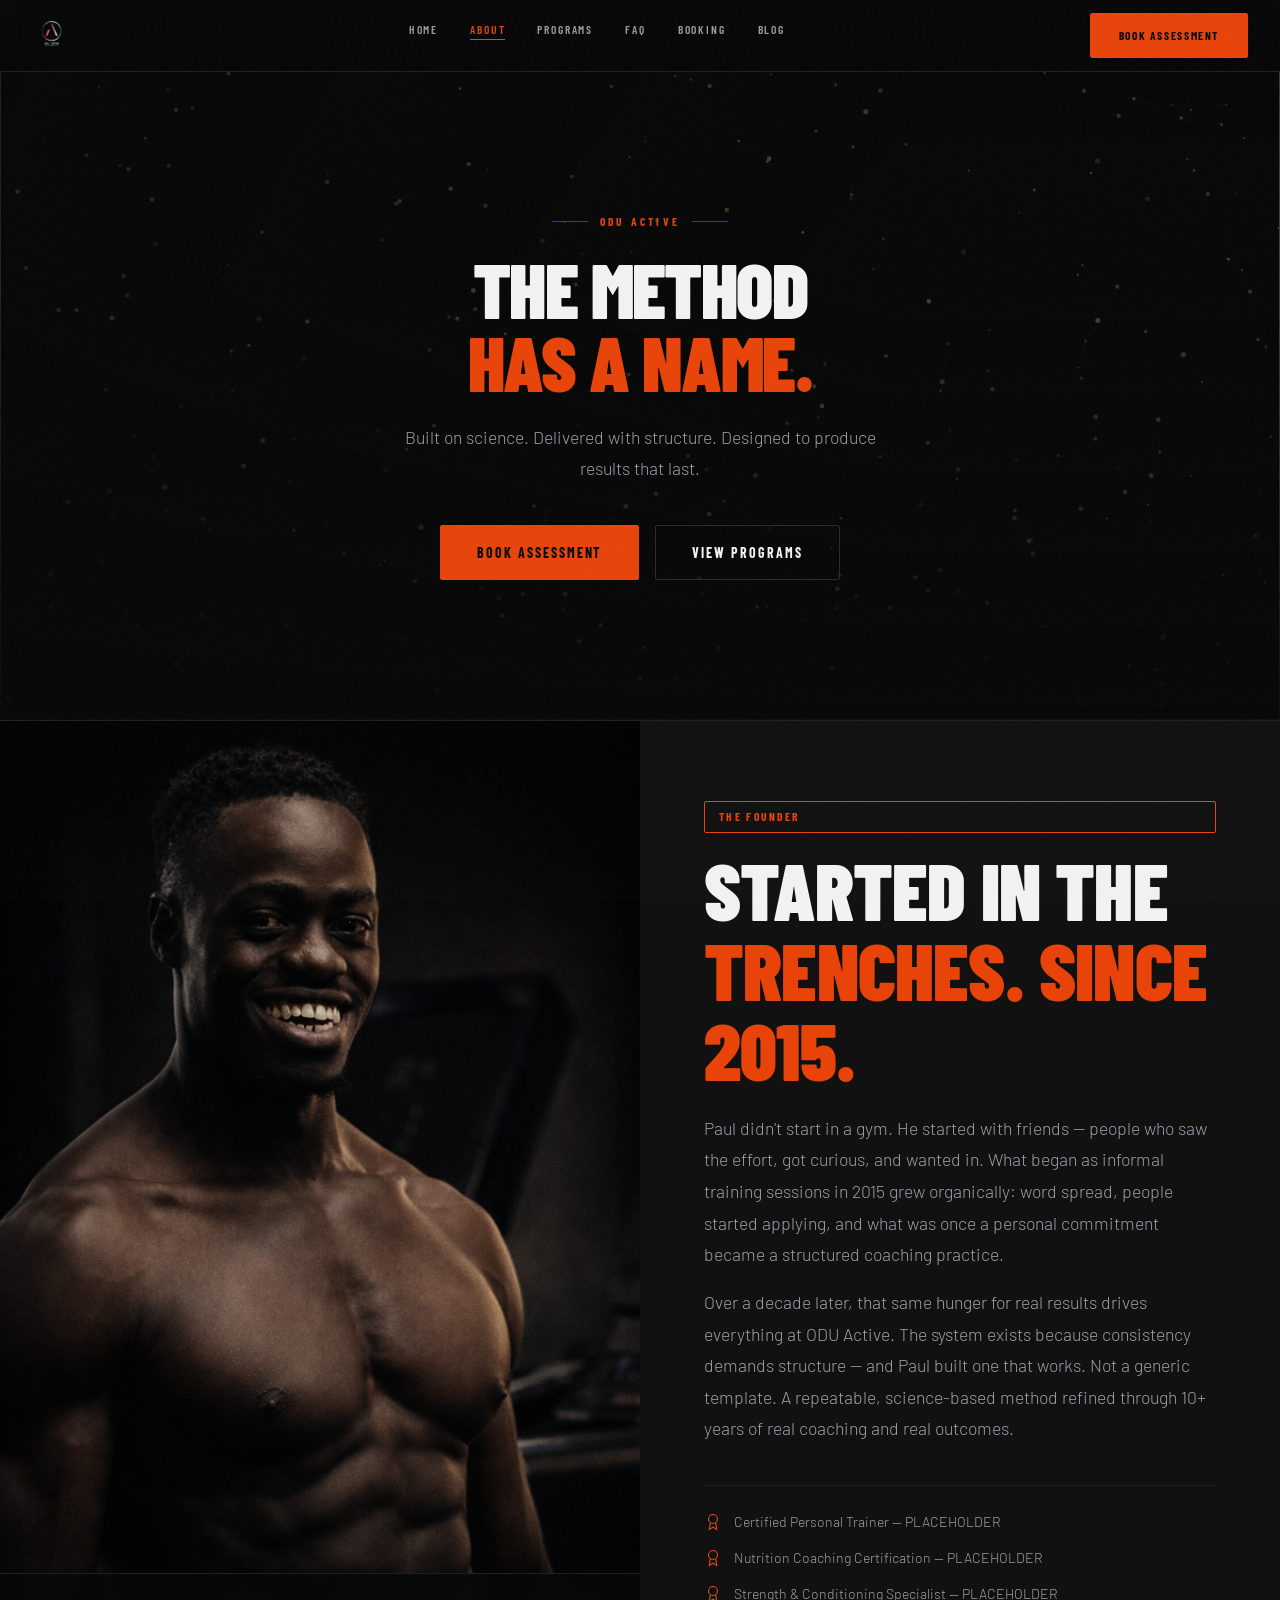
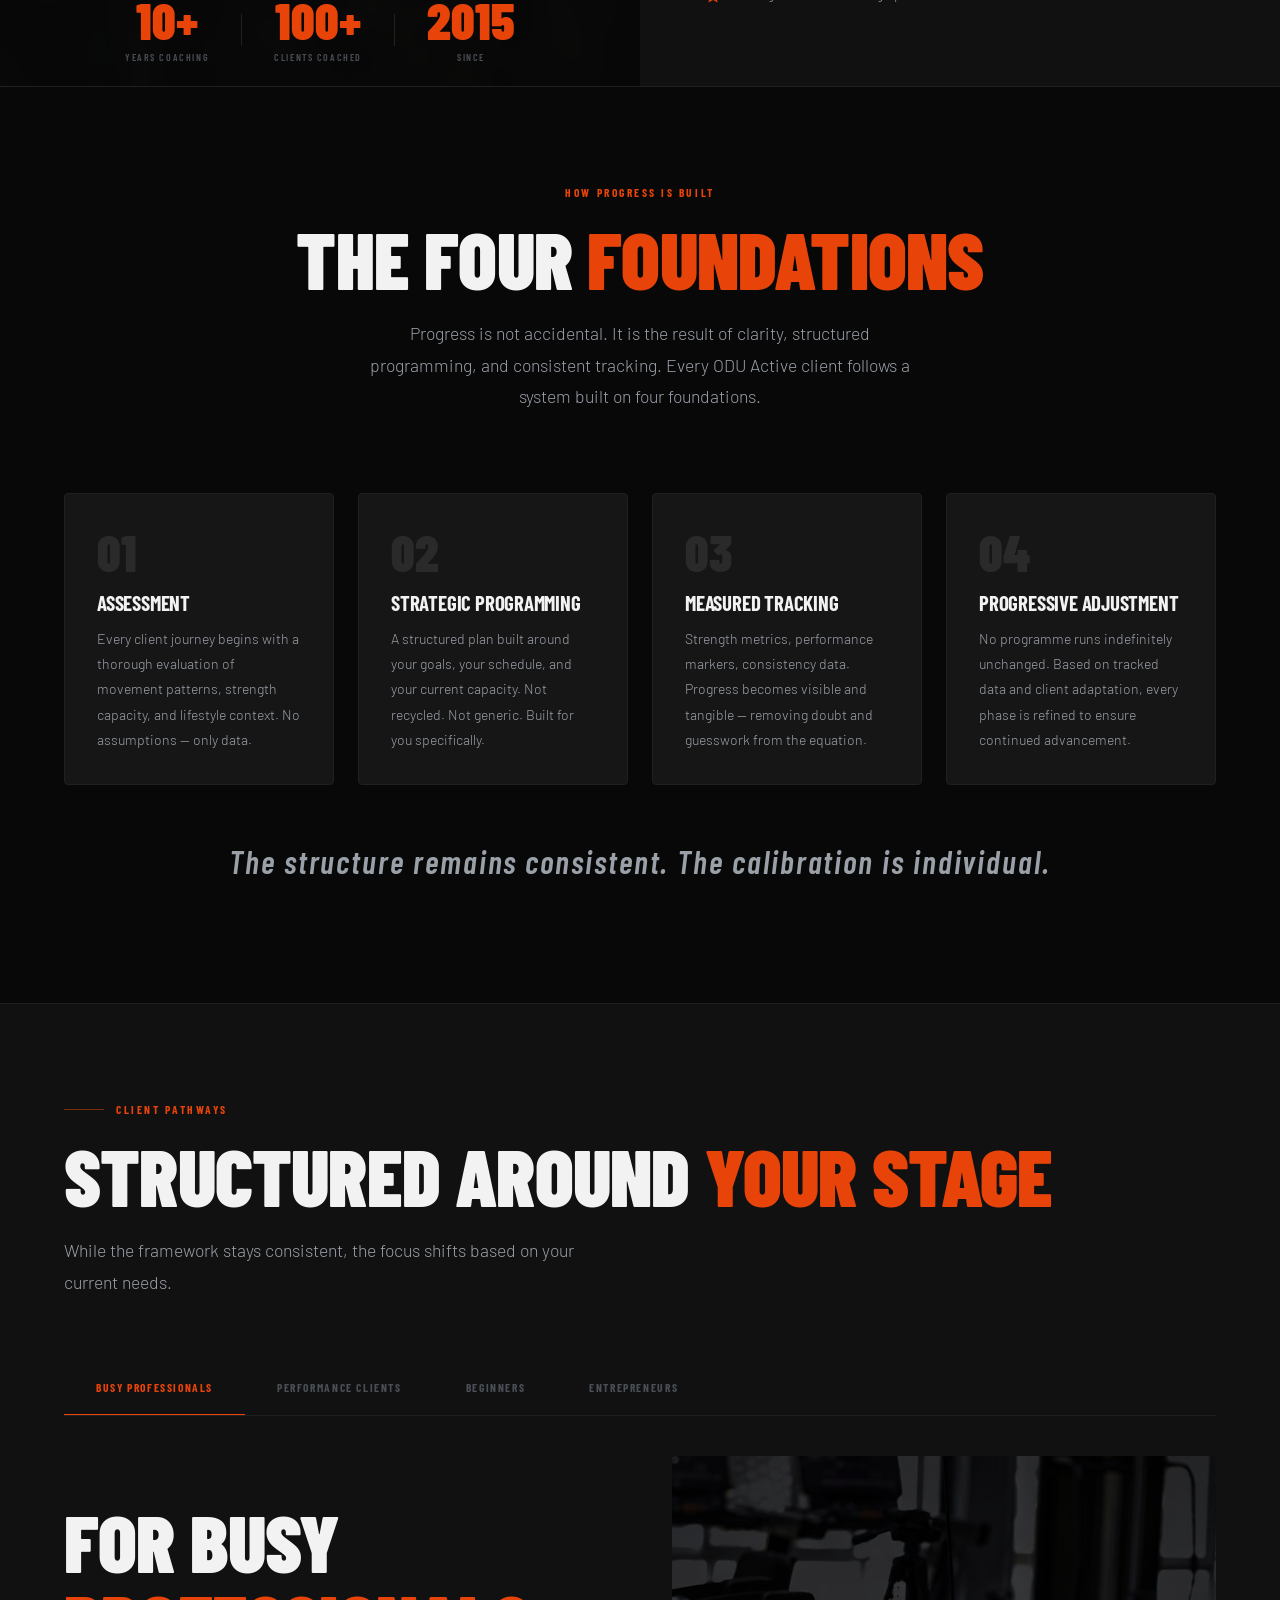
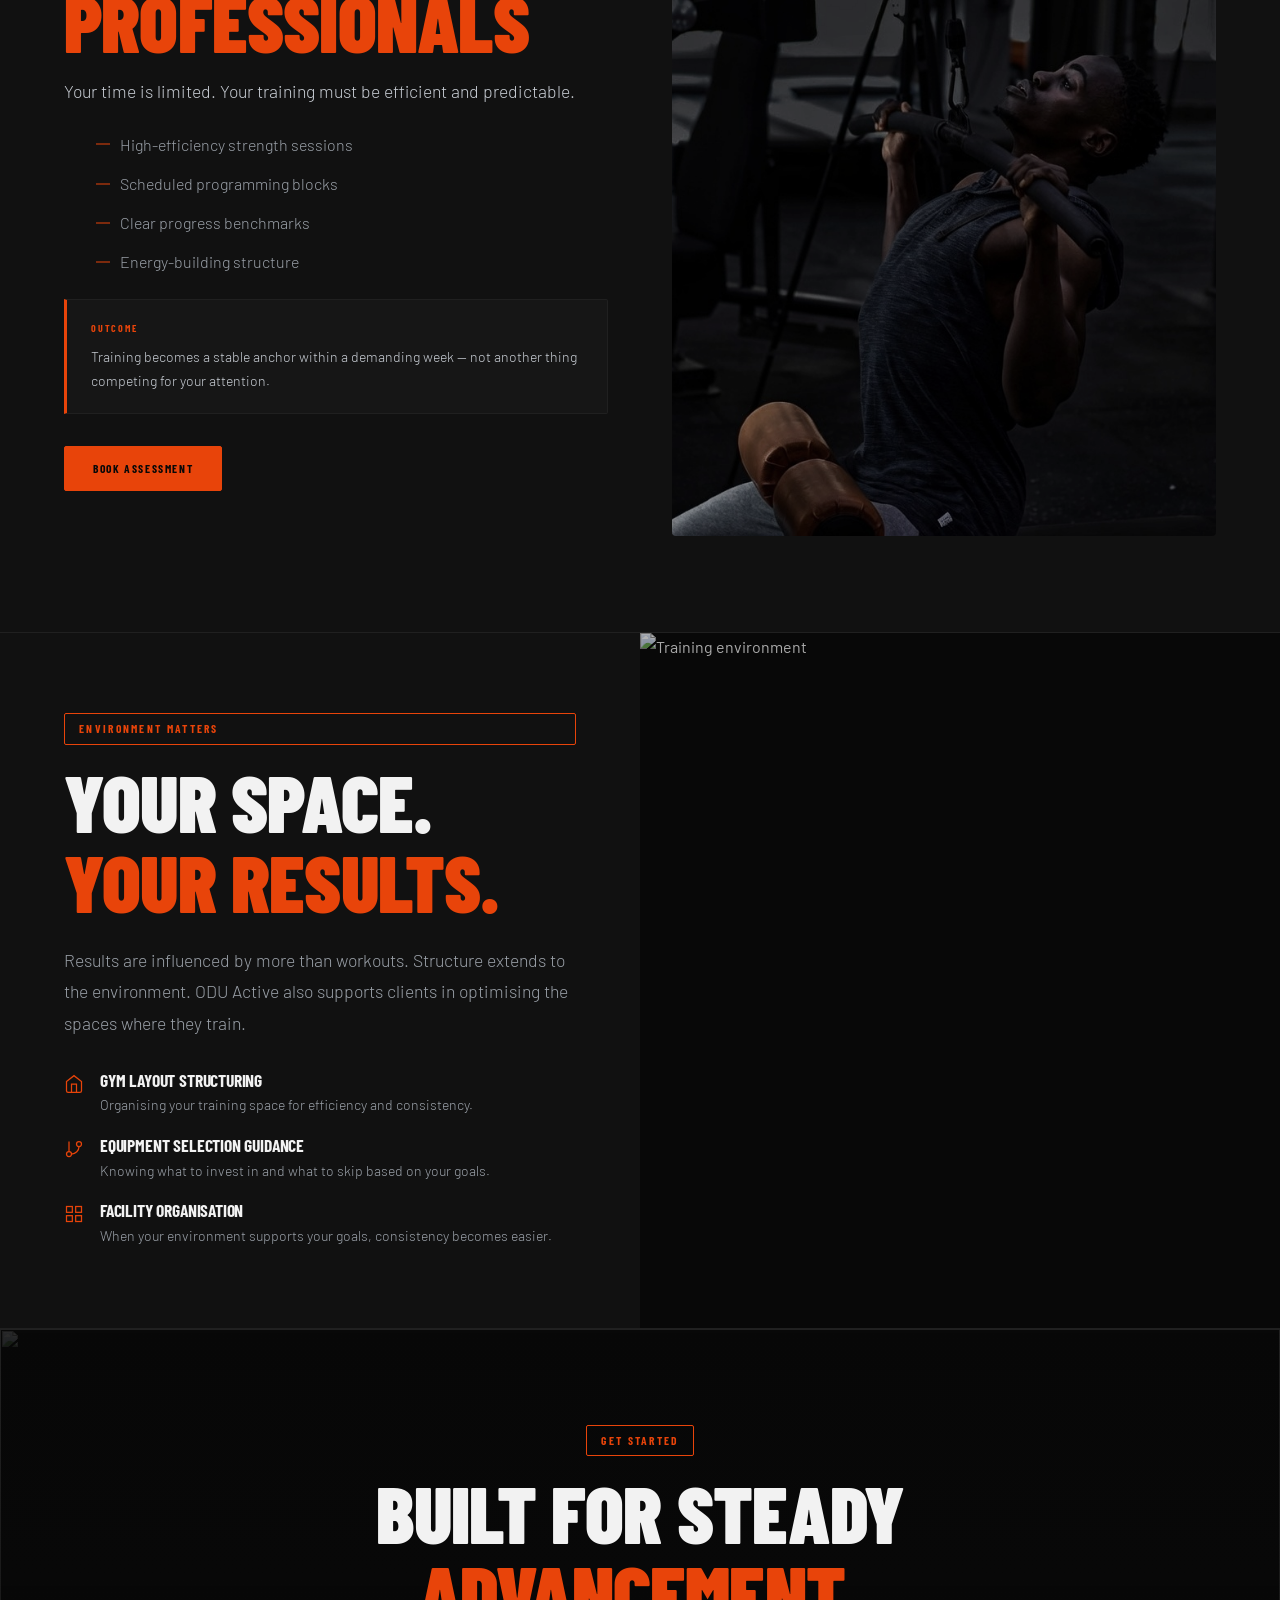
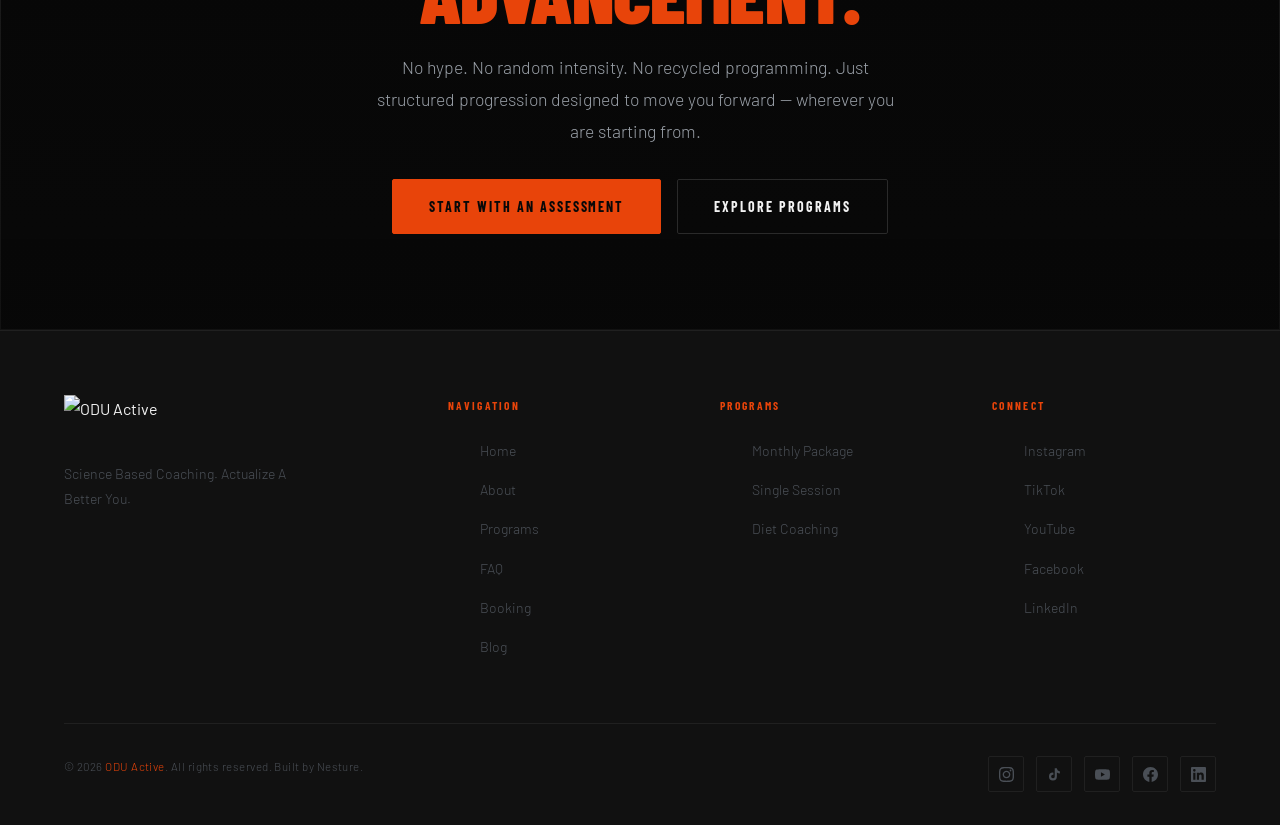
==== commit 8d9bf296: "Final commit all updates made, onboarding-form, faq and cancellation policy" ====
--- a/about.html
+++ b/about.html
@@ -83,7 +83,7 @@
         <img src="./assets/images/16657.png" alt="Paul — ODU Active" class="story__image"/>
         <div class="story__image-creds">
           <div class="story__cred">
-            <span class="story__cred-value">5+</span>
+            <span class="story__cred-value">10+</span>
             <span class="story__cred-label">Years Coaching</span>
           </div>
           <div class="story__cred-divider"></div>
@@ -93,21 +93,20 @@
           </div>
           <div class="story__cred-divider"></div>
           <div class="story__cred">
-            <span class="story__cred-value">3</span>
-            <span class="story__cred-label">Certifications</span>
+            <span class="story__cred-value">2015</span>
+            <span class="story__cred-label">Since</span>
           </div>
         </div>
       </div>
 
       <div class="story__text reveal reveal--right">
         <div class="label-tag">The Founder</div>
-        <h2 class="story__heading">Built to Coach.<br/><span class="text-orange">Built to Deliver.</span></h2>
+        <h2 class="story__heading">Started in the<br/><span class="text-orange">Trenches. Since 2015.</span></h2>
         <p class="story__body">
-          <!-- Replace with Paul's real bio -->
-          Paul is a certified personal trainer and science-based fitness coach with over five years of experience helping clients build structured, sustainable training habits. His approach is grounded in exercise science — not trends — and built around the individual, not the programme.
+          Paul didn't start in a gym. He started with friends — people who saw the effort, got curious, and wanted in. What began as informal training sessions in 2015 grew organically: word spread, people started applying, and what was once a personal commitment became a structured coaching practice.
         </p>
         <p class="story__body">
-          ODU Active was born from a simple belief: that most people fail not because of lack of effort, but because of lack of structure. Paul founded ODU Active to change that — and built a team of coaches who carry that same standard forward.
+          Over a decade later, that same hunger for real results drives everything at ODU Active. The system exists because consistency demands structure — and Paul built one that works. Not a generic template. A repeatable, science-based method refined through 10+ years of real coaching and real outcomes.
         </p>
 
         <!-- Credentials -->
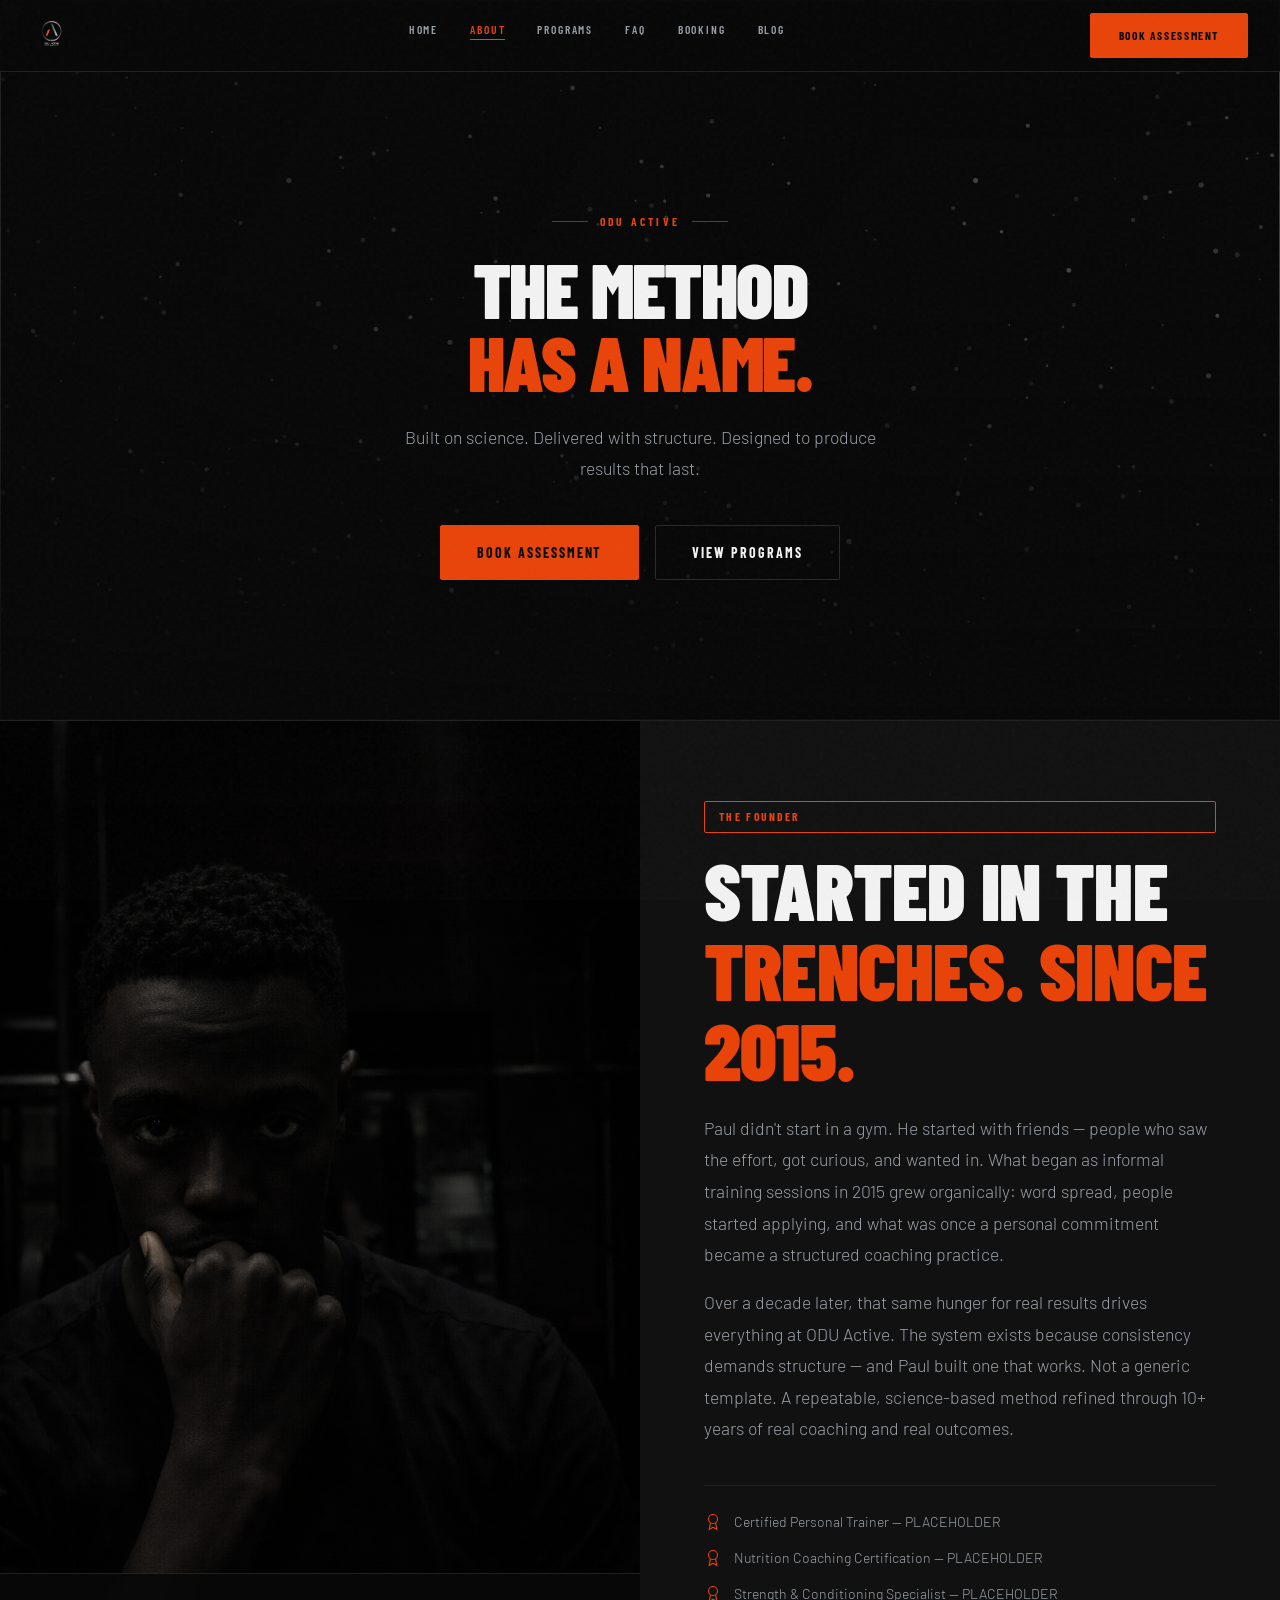
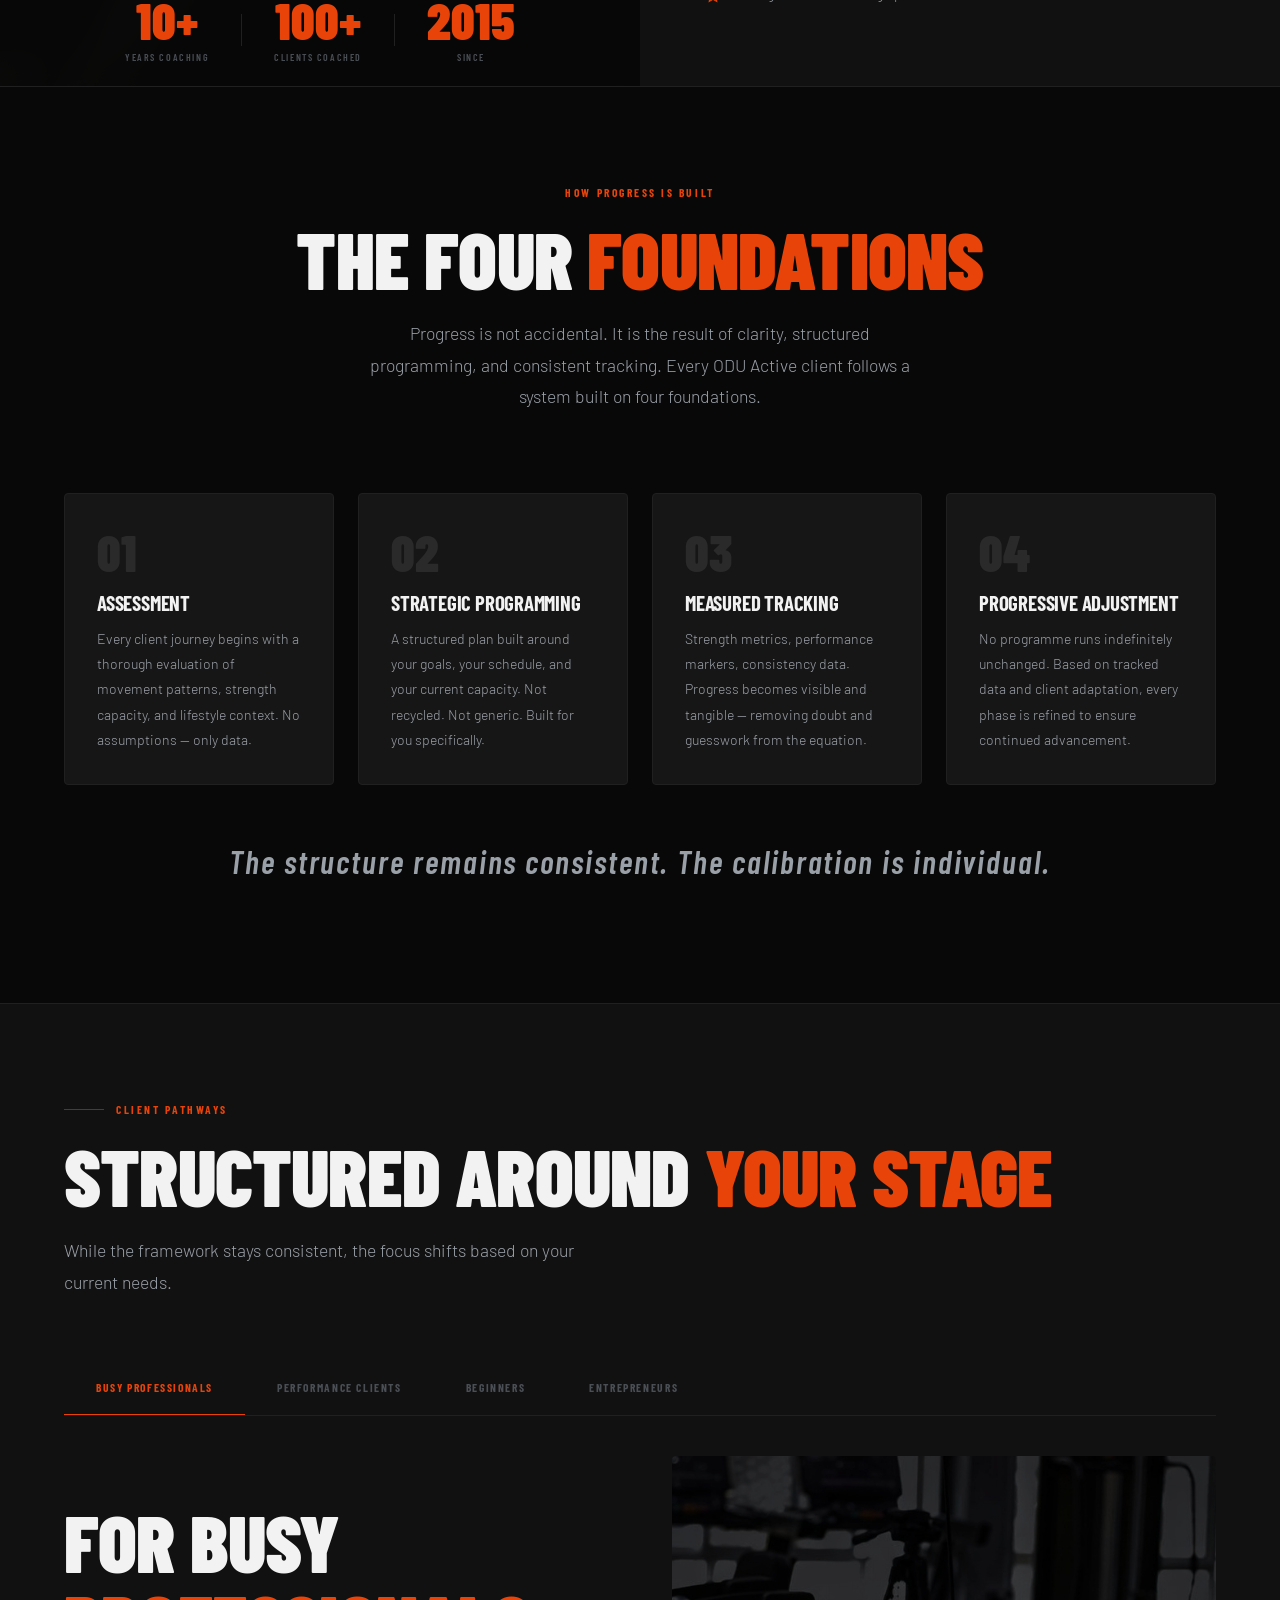
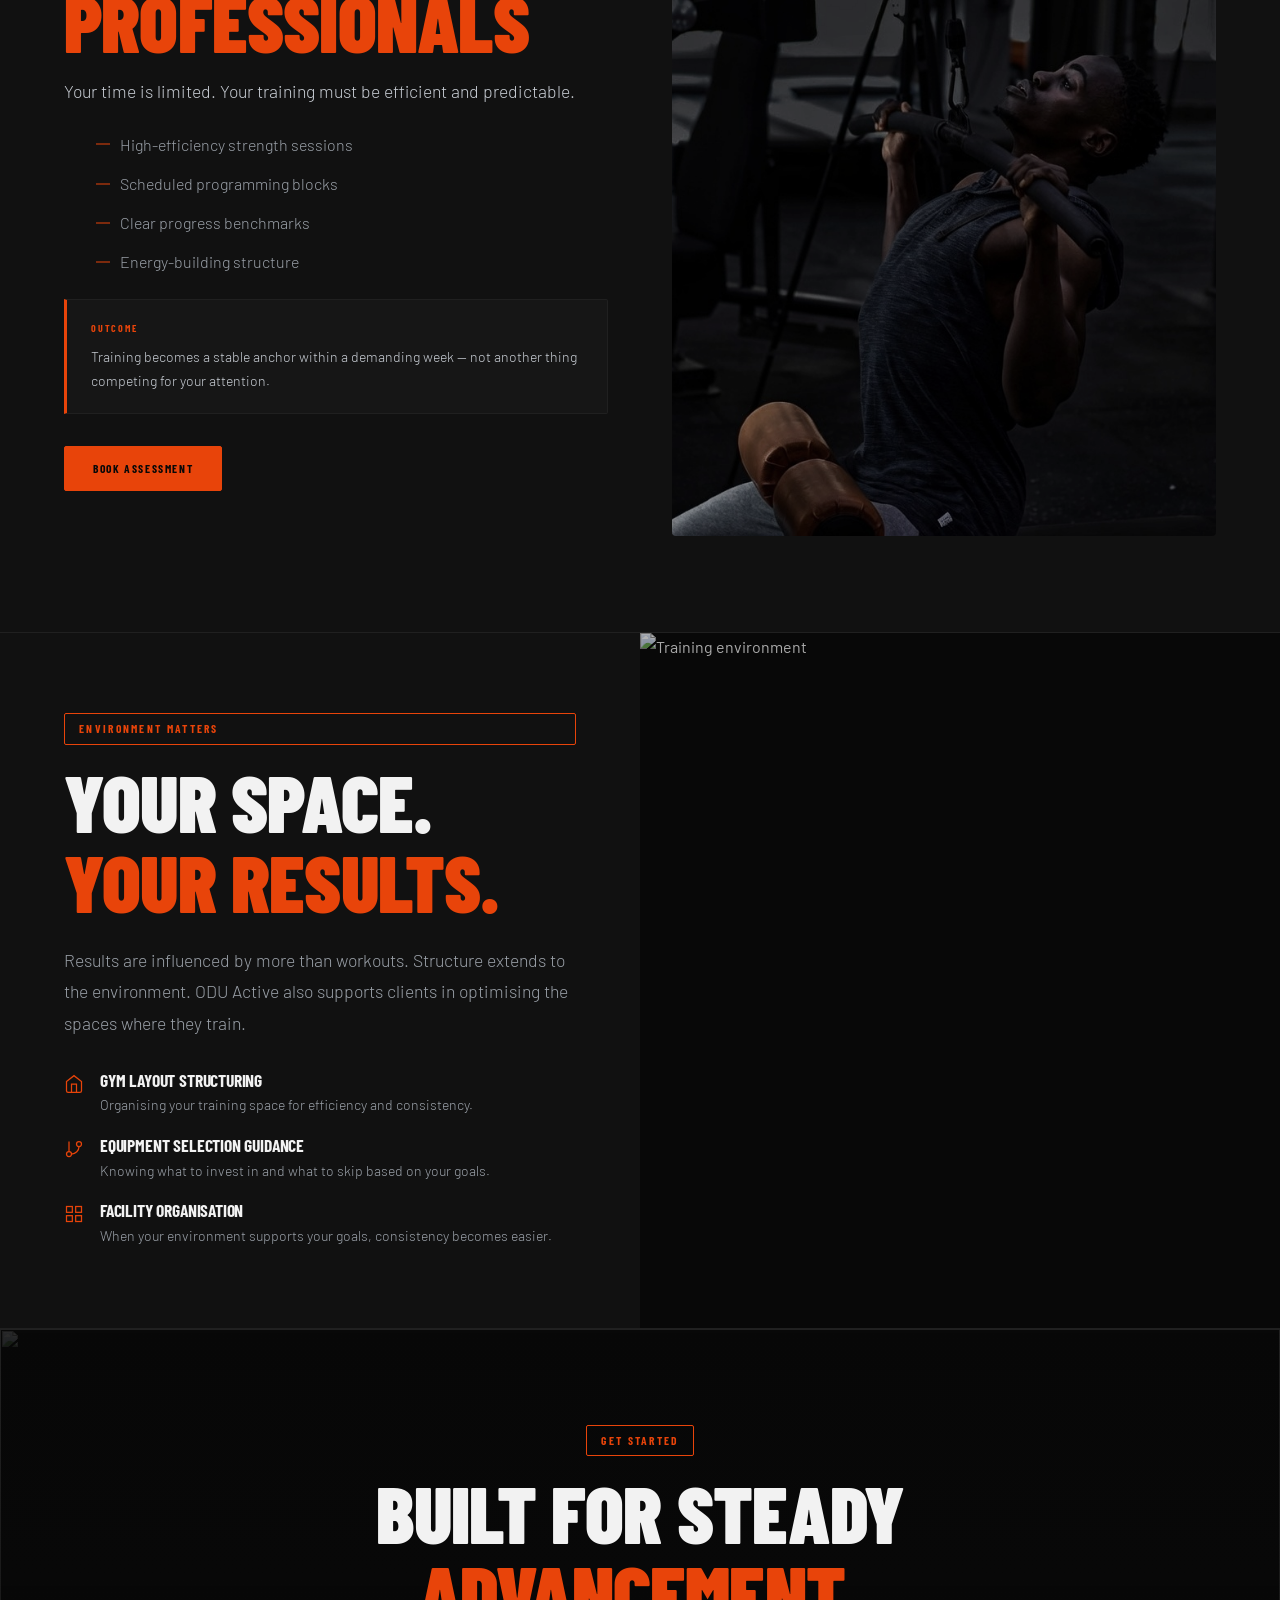
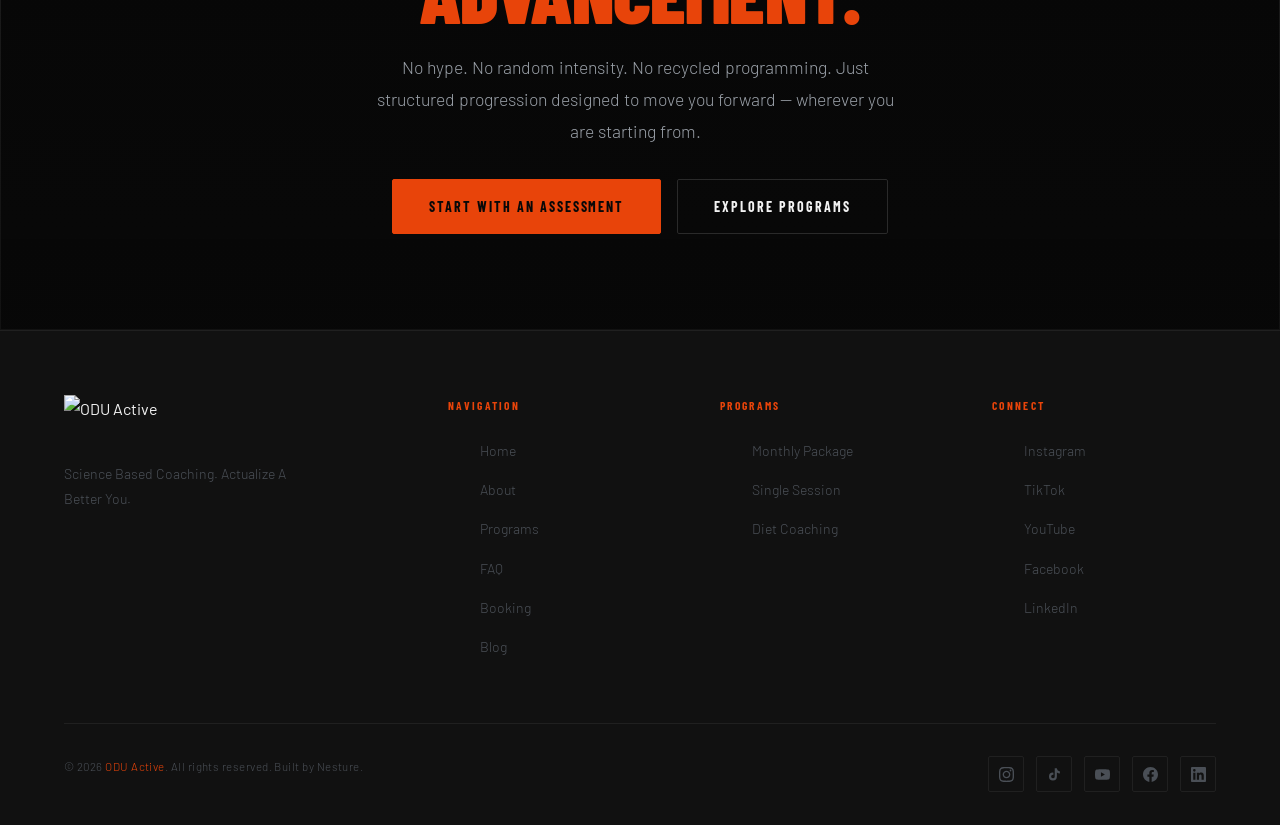
==== commit 62d1c631: "final commit PHASE 1" ====
--- a/about.html
+++ b/about.html
@@ -80,7 +80,7 @@
 
       <div class="story__image-wrap reveal reveal--left">
         <!-- Replace with Paul's real photo -->
-        <img src="./assets/images/16657.png" alt="Paul — ODU Active" class="story__image"/>
+        <img src="./assets/images/5.png" alt="Paul — ODU Active" class="story__image"/>
         <div class="story__image-creds">
           <div class="story__cred">
             <span class="story__cred-value">10+</span>
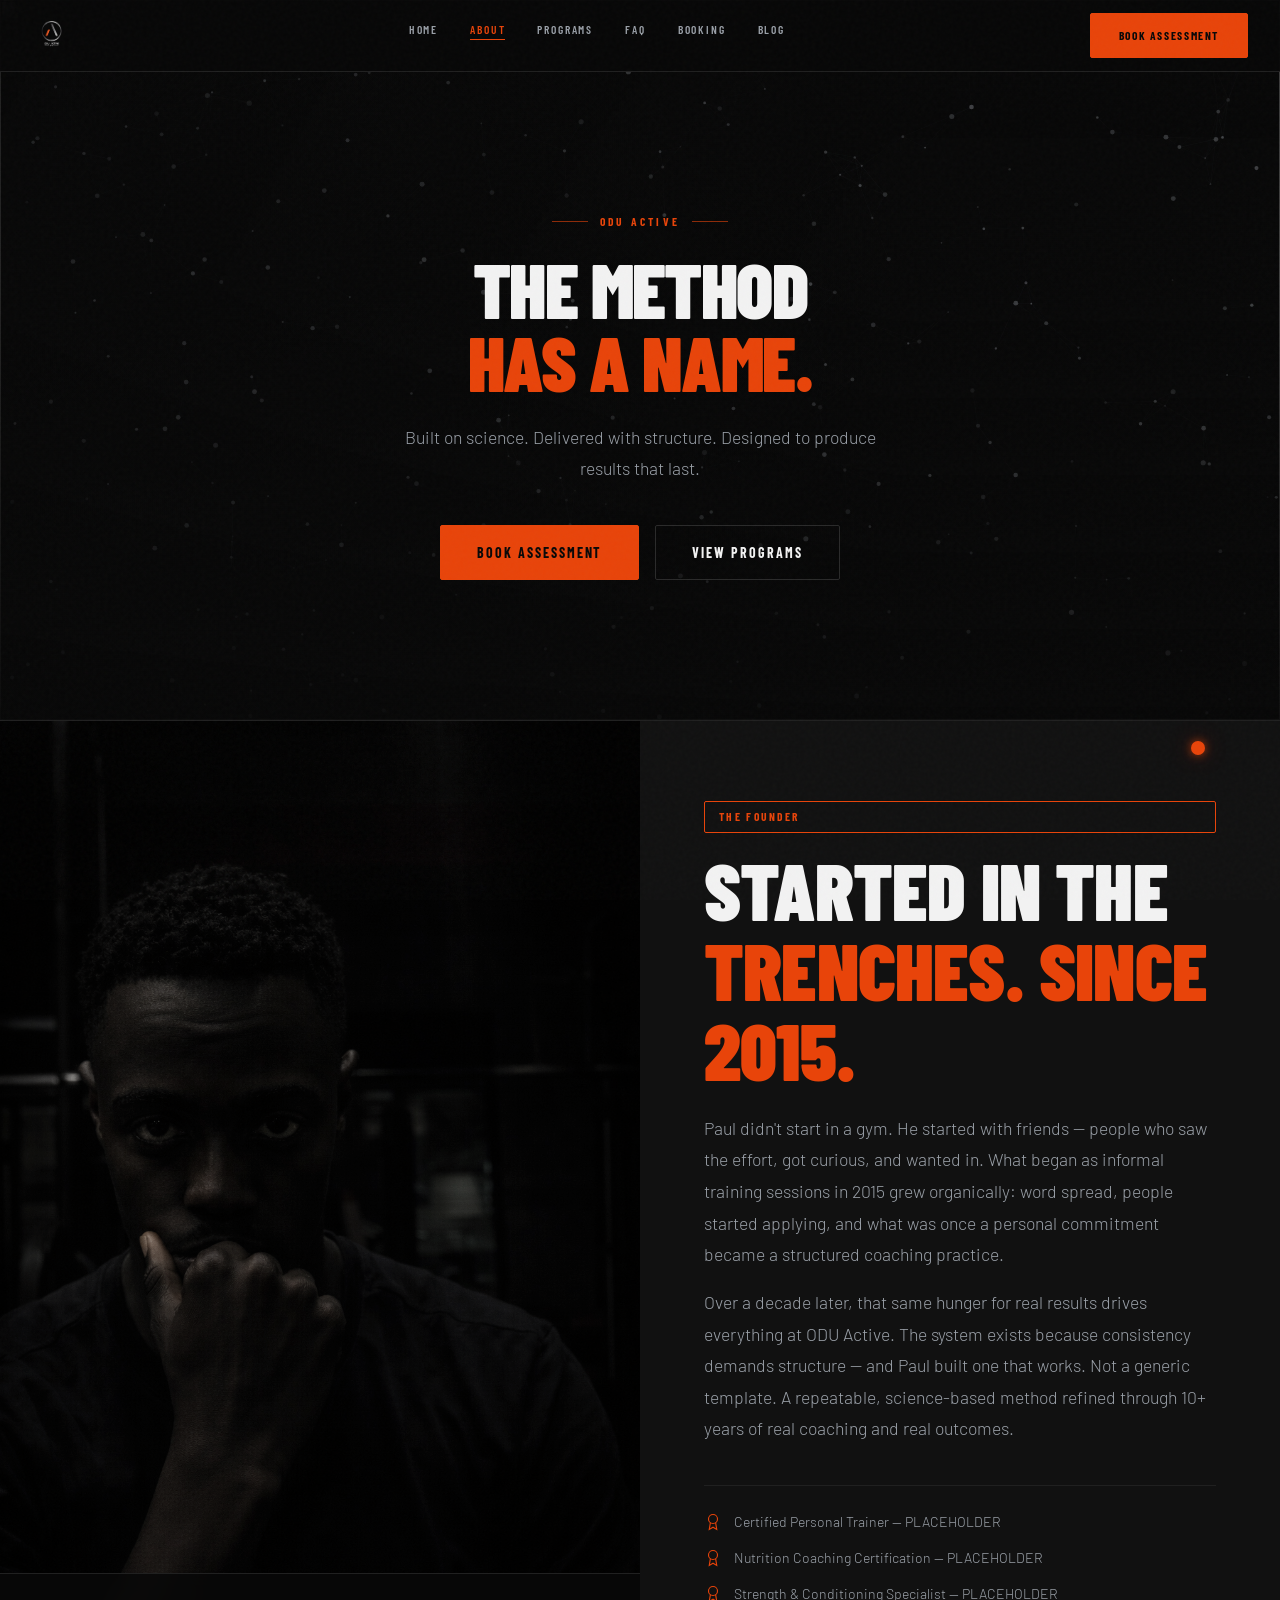
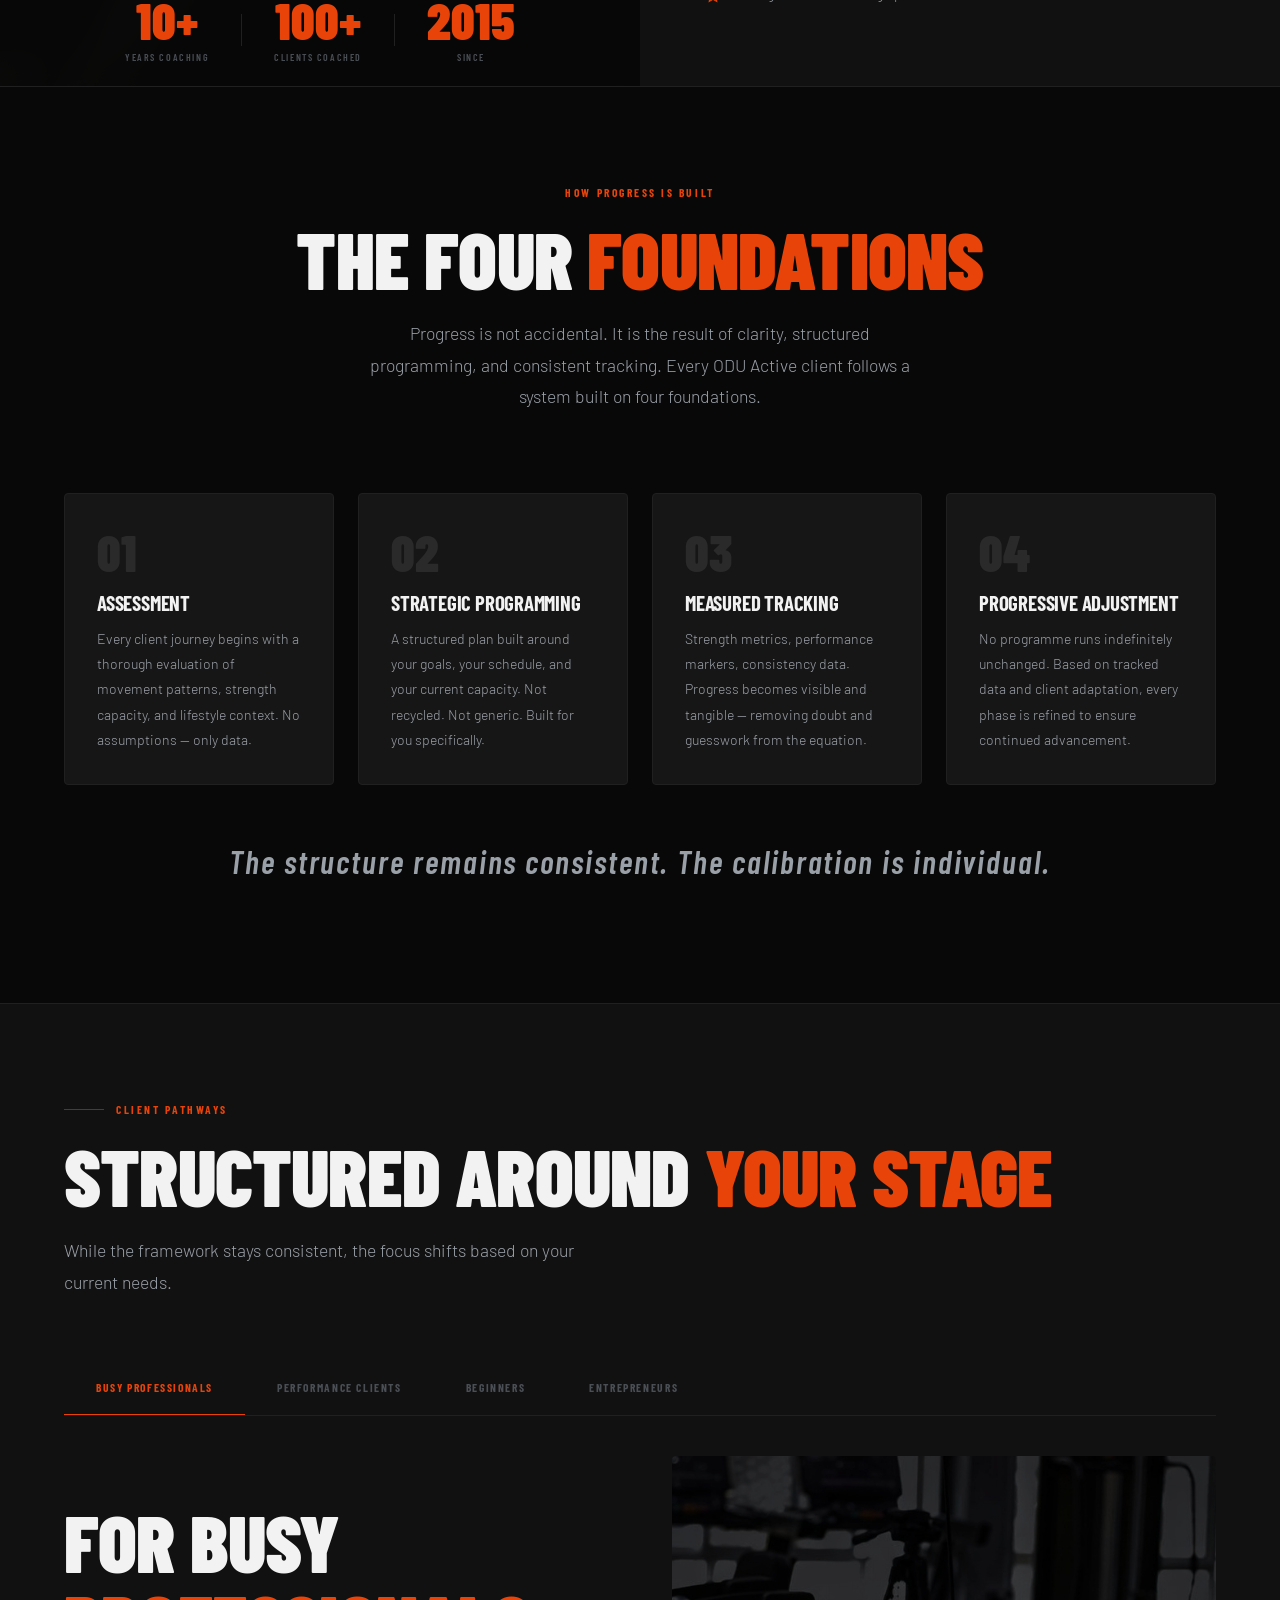
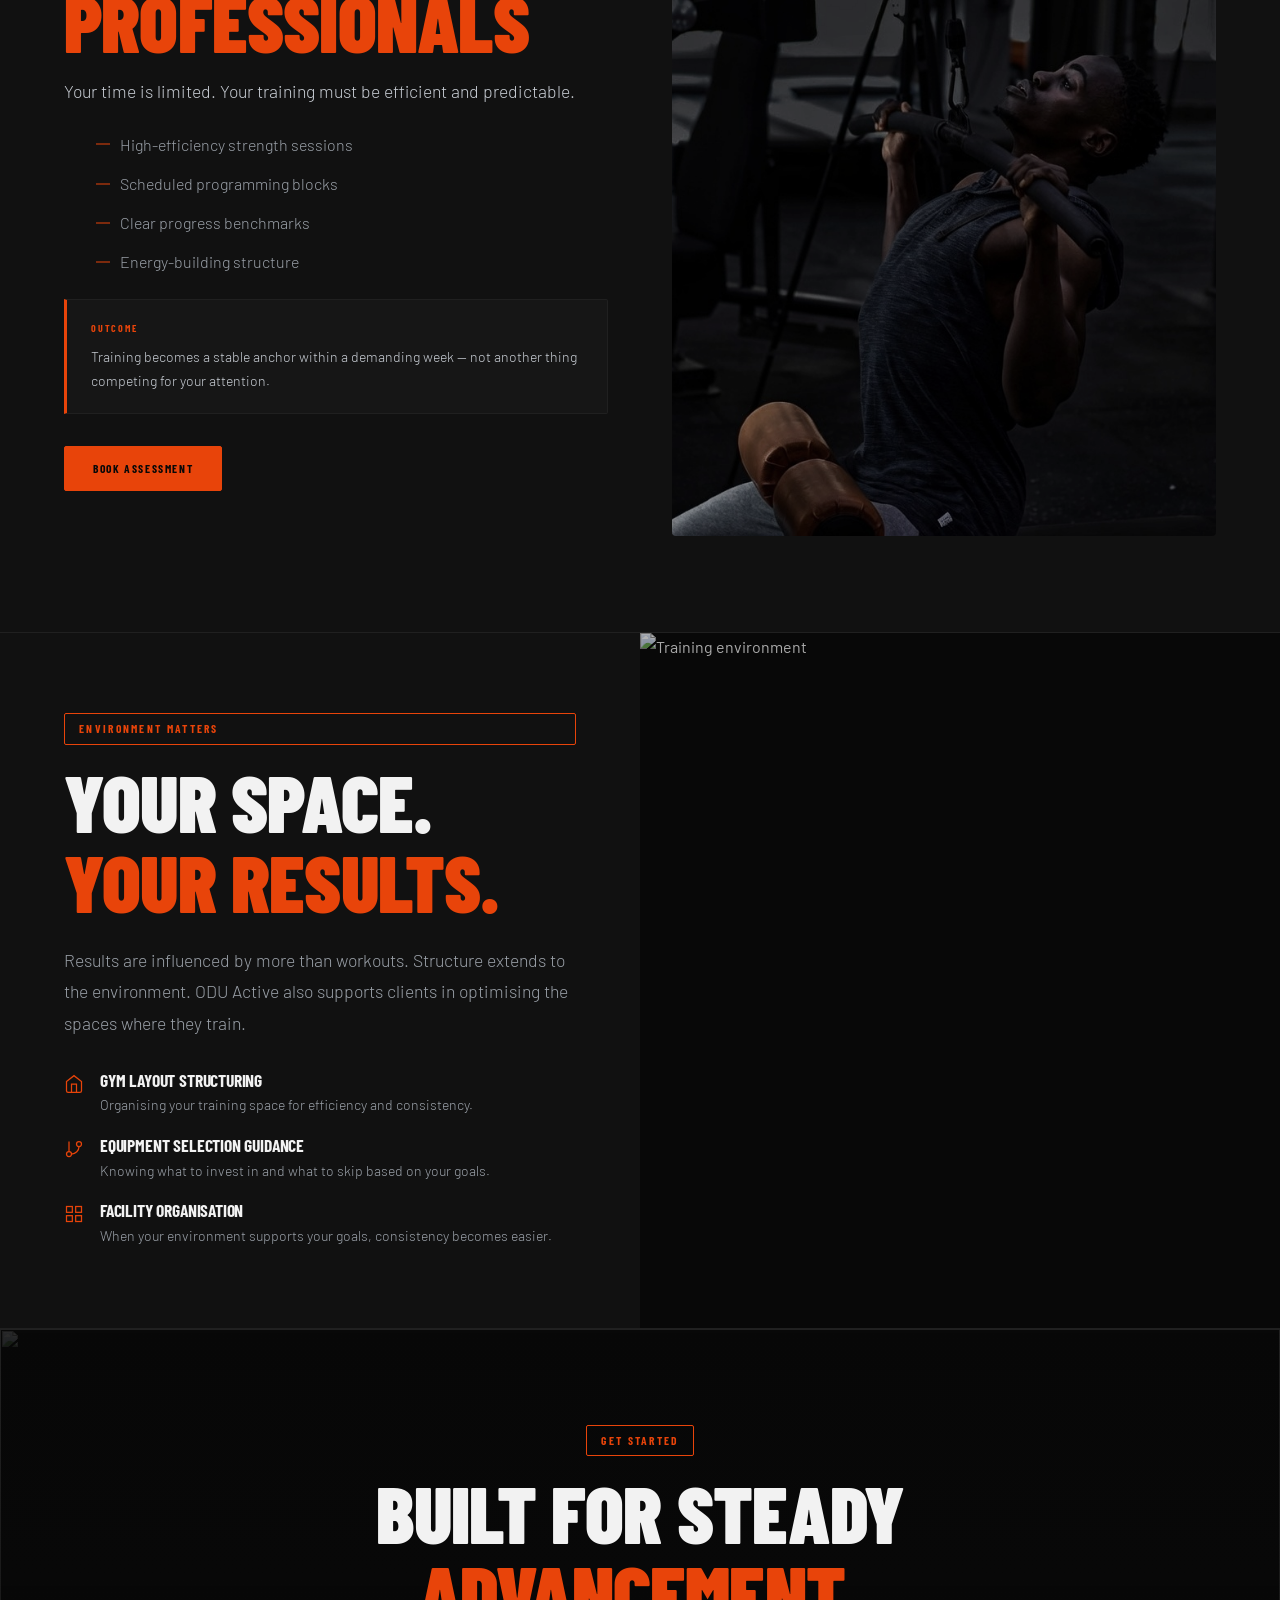
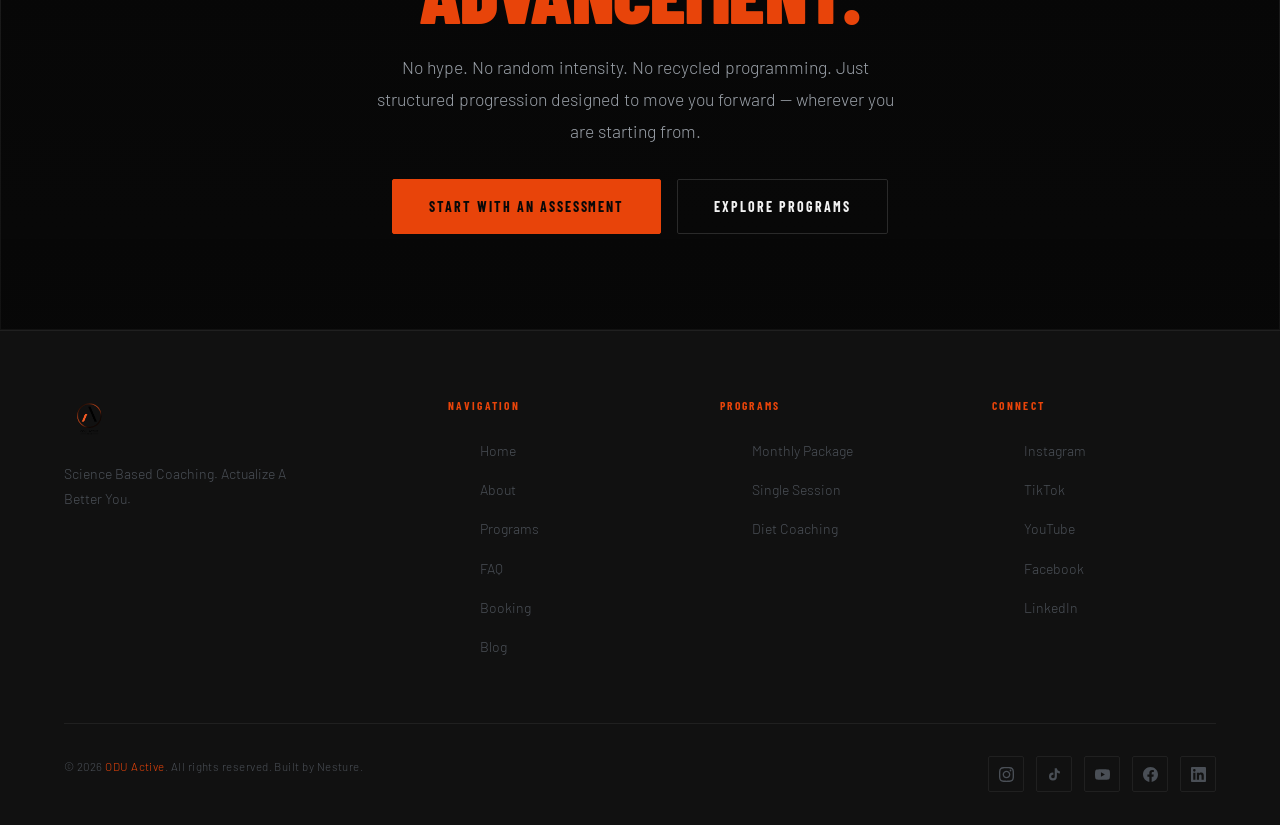
==== commit e3d09abe: "Clean Up" ====
--- a/about.html
+++ b/about.html
@@ -373,7 +373,7 @@
     <div class="footer__inner">
       <div class="footer__top">
         <div>
-          <img src="./assets/images/Sample-3(silver).png" alt="ODU Active" class="footer__brand-logo"/>
+          <img src="./assets/images/Odu-Sample-3(Trannsparent).png" alt="ODU Active" class="footer__brand-logo"/>
           <p class="footer__brand-text">Science Based Coaching. Actualize A Better You.</p>
         </div>
         <div>
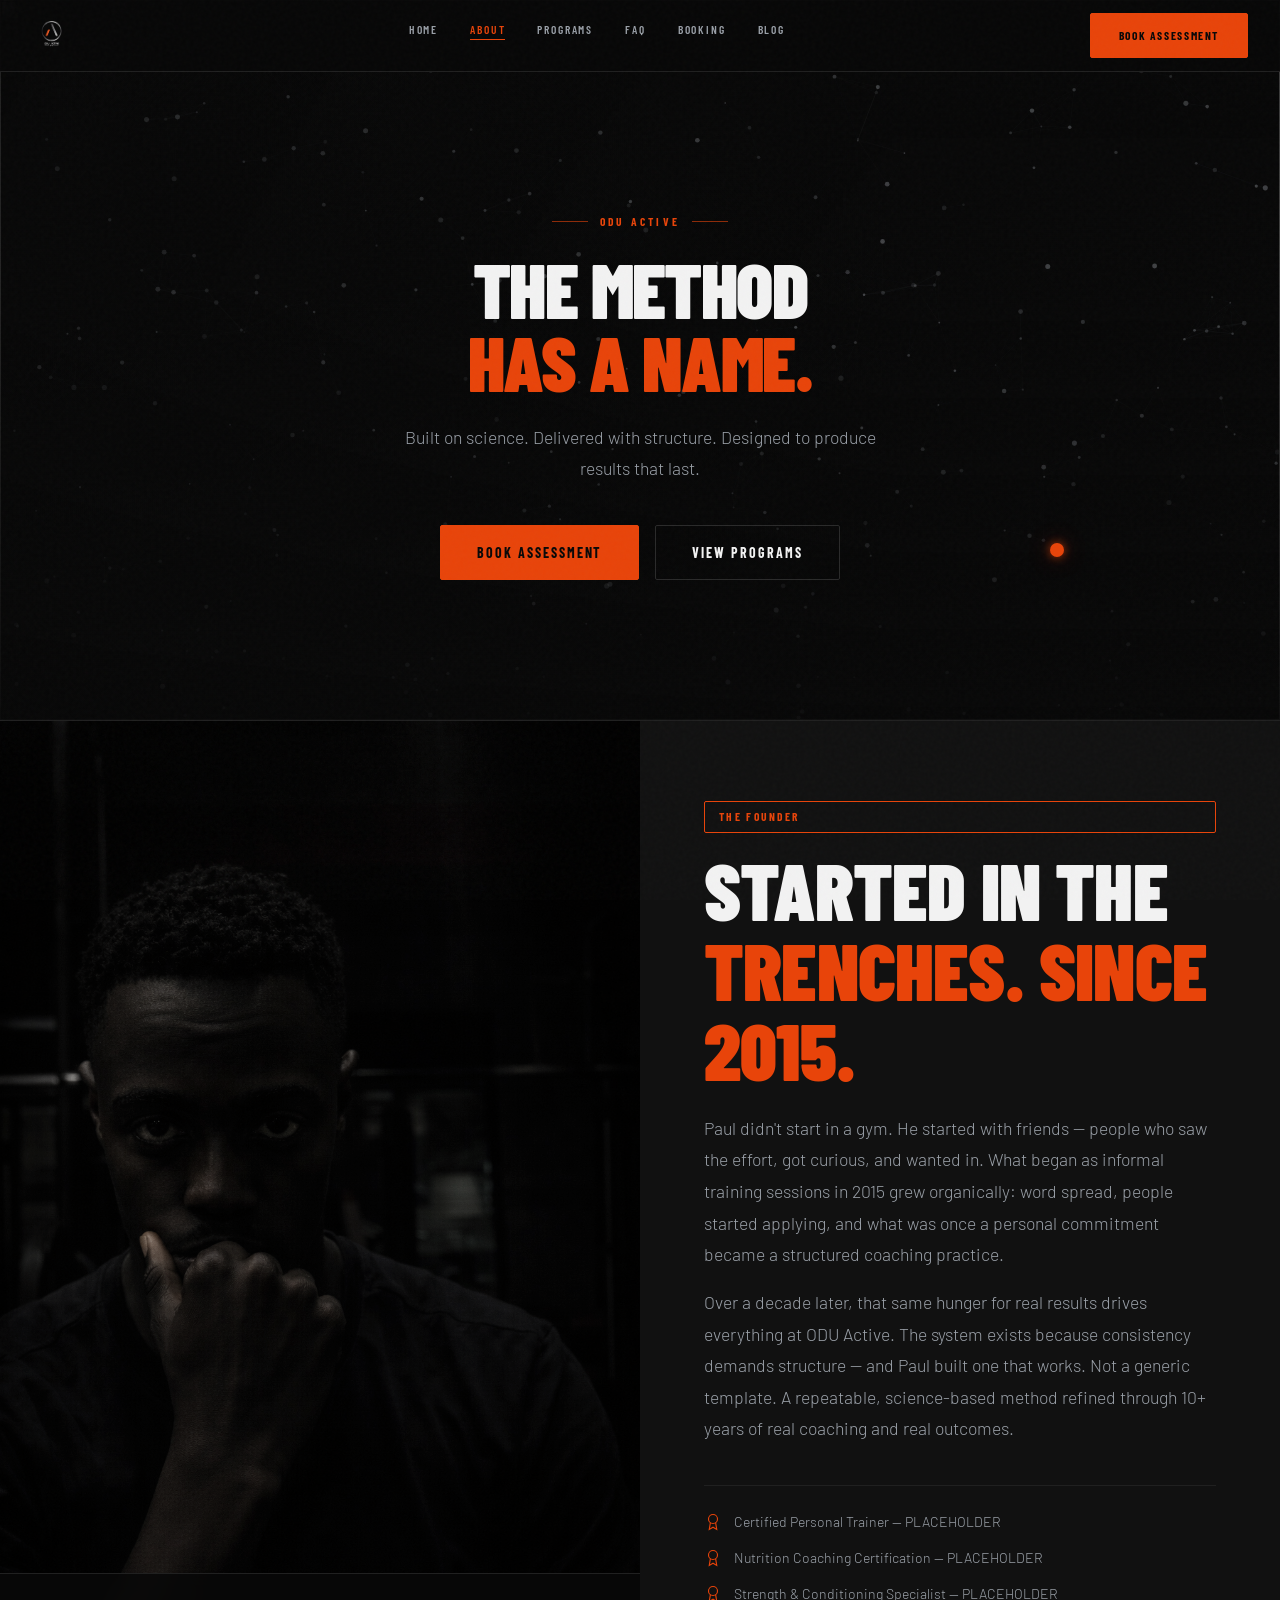
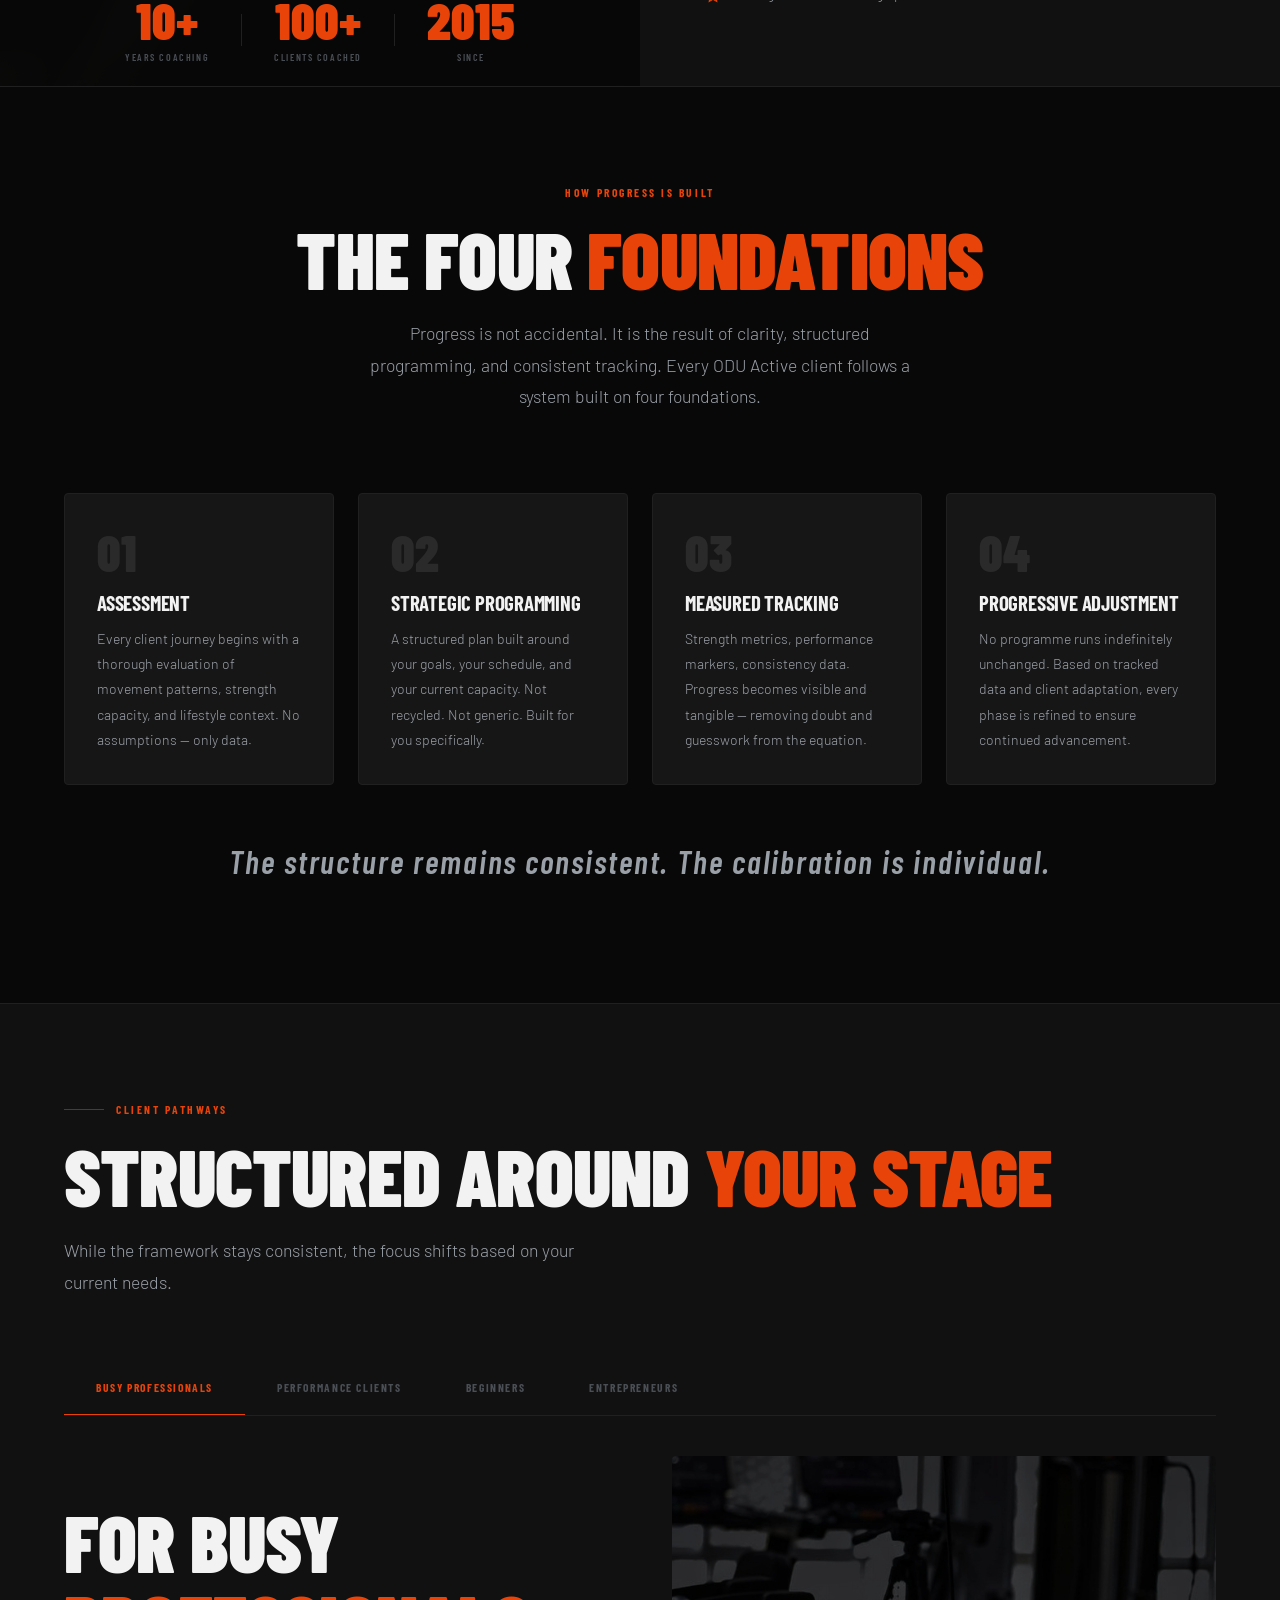
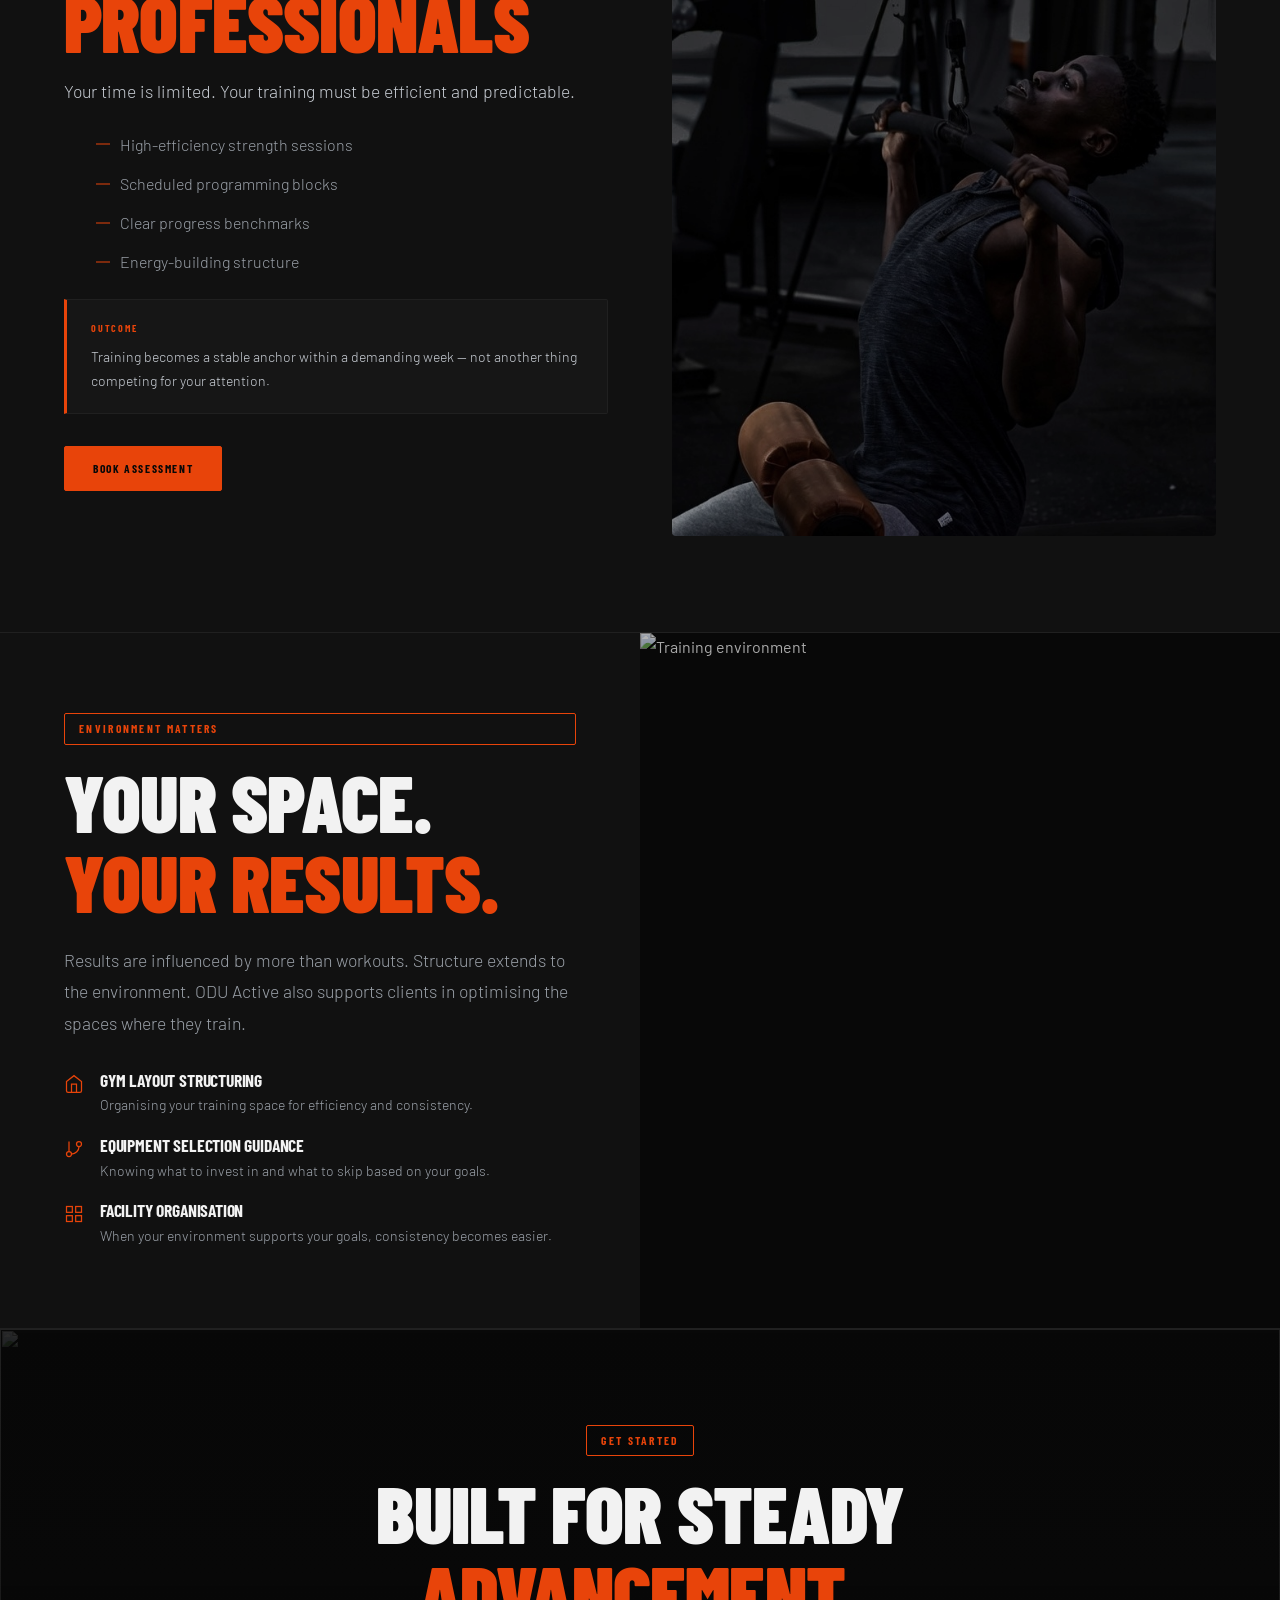
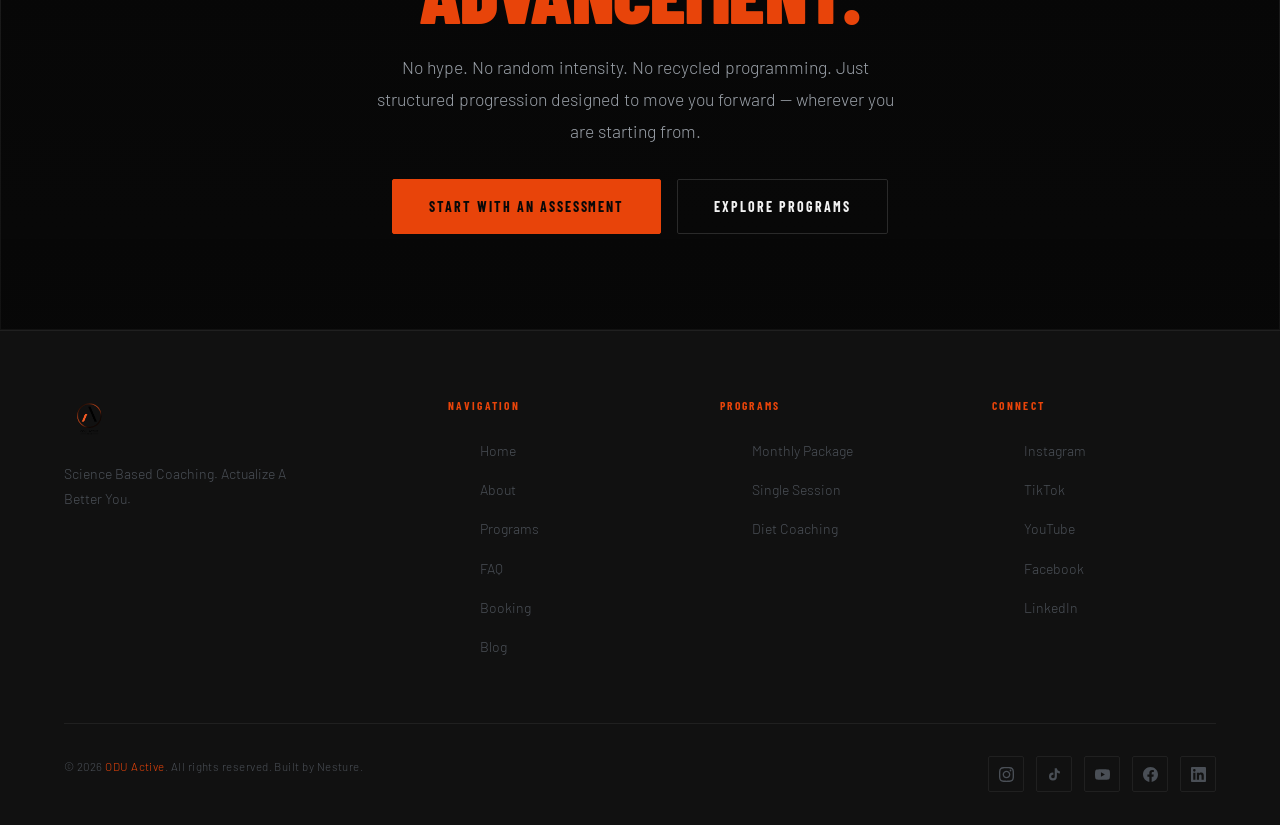
==== commit 74bd94d3: "footer fix and programs wording" ====
--- a/about.html
+++ b/about.html
@@ -398,22 +398,22 @@
         <div>
           <p class="footer__heading">Connect</p>
           <ul class="footer__links">
-            <li><a href="#">Instagram</a></li>
-            <li><a href="#">TikTok</a></li>
-            <li><a href="#">YouTube</a></li>
-            <li><a href="#">Facebook</a></li>
-            <li><a href="#">LinkedIn</a></li>
+            <li><a href="https://www.instagram.com/oduactive" target="_blank" rel="noopener">Instagram</a></li>
+            <li><a href="https://www.tiktok.com/@oduactive" target="_blank" rel="noopener">TikTok</a></li>
+            <li><a href="https://www.youtube.com/@OduActive" target="_blank" rel="noopener">YouTube</a></li>
+            <li><a href="https://www.facebook.com/share/g/1CzqJcqeXd/" target="_blank" rel="noopener">Facebook</a></li>
+            <li><a href="https://www.linkedin.com/in/paul-oduor-76a581387" target="_blank" rel="noopener">LinkedIn</a></li>
           </ul>
         </div>
       </div>
       <div class="footer__bottom">
-        <p class="footer__copy">&copy; 2026 <span>ODU Active</span>. All rights reserved. Built by Nesture.</p>
+        <p class="footer__copy">&copy; 2026 <span>ODU Active</span>. All rights reserved. Built by <a href="https://www.nesturex.com" target="_blank" rel="noopener" class="footer__nesture">Nesture</a>.</p>
         <div class="footer__socials">
-          <a href="#" class="footer__social-link" aria-label="Instagram"><svg viewBox="0 0 24 24"><path d="M12 2.163c3.204 0 3.584.012 4.85.07 3.252.148 4.771 1.691 4.919 4.919.058 1.265.069 1.645.069 4.849 0 3.205-.012 3.584-.069 4.849-.149 3.225-1.664 4.771-4.919 4.919-1.266.058-1.644.07-4.85.07-3.204 0-3.584-.012-4.849-.07-3.26-.149-4.771-1.699-4.919-4.92-.058-1.265-.07-1.644-.07-4.849 0-3.204.013-3.583.07-4.849.149-3.227 1.664-4.771 4.919-4.919 1.266-.057 1.645-.069 4.849-.069zm0-2.163c-3.259 0-3.667.014-4.947.072-4.358.2-6.78 2.618-6.98 6.98-.059 1.281-.073 1.689-.073 4.948 0 3.259.014 3.668.072 4.948.2 4.358 2.618 6.78 6.98 6.98 1.281.058 1.689.072 4.948.072 3.259 0 3.668-.014 4.948-.072 4.354-.2 6.782-2.618 6.979-6.98.059-1.28.073-1.689.073-4.948 0-3.259-.014-3.667-.072-4.947-.196-4.354-2.617-6.78-6.979-6.98-1.281-.059-1.69-.073-4.949-.073zm0 5.838c-3.403 0-6.162 2.759-6.162 6.162s2.759 6.163 6.162 6.163 6.162-2.759 6.162-6.163c0-3.403-2.759-6.162-6.162-6.162zm0 10.162c-2.209 0-4-1.79-4-4 0-2.209 1.791-4 4-4s4 1.791 4 4c0 2.21-1.791 4-4 4zm6.406-11.845c-.796 0-1.441.645-1.441 1.44s.645 1.44 1.441 1.44c.795 0 1.439-.645 1.439-1.44s-.644-1.44-1.439-1.44z"/></svg></a>
-          <a href="#" class="footer__social-link" aria-label="TikTok"><svg viewBox="0 0 24 24"><path d="M19.59 6.69a4.83 4.83 0 0 1-3.77-4.25V2h-3.45v13.67a2.89 2.89 0 0 1-2.88 2.5 2.89 2.89 0 0 1-2.89-2.89 2.89 2.89 0 0 1 2.89-2.89c.28 0 .54.04.79.1V9.01a6.33 6.33 0 0 0-.79-.05 6.34 6.34 0 0 0-6.34 6.34 6.34 6.34 0 0 0 6.34 6.34 6.34 6.34 0 0 0 6.33-6.34V8.69a8.18 8.18 0 0 0 4.78 1.52V6.75a4.85 4.85 0 0 1-1.01-.06z"/></svg></a>
-          <a href="#" class="footer__social-link" aria-label="YouTube"><svg viewBox="0 0 24 24"><path d="M23.498 6.186a3.016 3.016 0 0 0-2.122-2.136C19.505 3.545 12 3.545 12 3.545s-7.505 0-9.377.505A3.017 3.017 0 0 0 .502 6.186C0 8.07 0 12 0 12s0 3.93.502 5.814a3.016 3.016 0 0 0 2.122 2.136c1.871.505 9.376.505 9.376.505s7.505 0 9.377-.505a3.015 3.015 0 0 0 2.122-2.136C24 15.93 24 12 24 12s0-3.93-.502-5.814zM9.545 15.568V8.432L15.818 12l-6.273 3.568z"/></svg></a>
-          <a href="#" class="footer__social-link" aria-label="Facebook"><svg viewBox="0 0 24 24"><path d="M24 12.073c0-6.627-5.373-12-12-12s-12 5.373-12 12c0 5.99 4.388 10.954 10.125 11.854v-8.385H7.078v-3.47h3.047V9.43c0-3.007 1.792-4.669 4.533-4.669 1.312 0 2.686.235 2.686.235v2.953H15.83c-1.491 0-1.956.925-1.956 1.874v2.25h3.328l-.532 3.47h-2.796v8.385C19.612 23.027 24 18.062 24 12.073z"/></svg></a>
-          <a href="#" class="footer__social-link" aria-label="LinkedIn"><svg viewBox="0 0 24 24"><path d="M20.447 20.452h-3.554v-5.569c0-1.328-.027-3.037-1.852-3.037-1.853 0-2.136 1.445-2.136 2.939v5.667H9.351V9h3.414v1.561h.046c.477-.9 1.637-1.85 3.37-1.85 3.601 0 4.267 2.37 4.267 5.455v6.286zM5.337 7.433a2.062 2.062 0 0 1-2.063-2.065 2.064 2.064 0 1 1 2.063 2.065zm1.782 13.019H3.555V9h3.564v11.452zM22.225 0H1.771C.792 0 0 .774 0 1.729v20.542C0 23.227.792 24 1.771 24h20.451C23.2 24 24 23.227 24 22.271V1.729C24 .774 23.2 0 22.222 0h.003z"/></svg></a>
+          <a href="https://www.instagram.com/oduactive" target="_blank" rel="noopener" class="footer__social-link" aria-label="Instagram"><svg viewBox="0 0 24 24"><path d="M12 2.163c3.204 0 3.584.012 4.85.07 3.252.148 4.771 1.691 4.919 4.919.058 1.265.069 1.645.069 4.849 0 3.205-.012 3.584-.069 4.849-.149 3.225-1.664 4.771-4.919 4.919-1.266.058-1.644.07-4.85.07-3.204 0-3.584-.012-4.849-.07-3.26-.149-4.771-1.699-4.919-4.92-.058-1.265-.07-1.644-.07-4.849 0-3.204.013-3.583.07-4.849.149-3.227 1.664-4.771 4.919-4.919 1.266-.057 1.645-.069 4.849-.069zm0-2.163c-3.259 0-3.667.014-4.947.072-4.358.2-6.78 2.618-6.98 6.98-.059 1.281-.073 1.689-.073 4.948 0 3.259.014 3.668.072 4.948.2 4.358 2.618 6.78 6.98 6.98 1.281.058 1.689.072 4.948.072 3.259 0 3.668-.014 4.948-.072 4.354-.2 6.782-2.618 6.979-6.98.059-1.28.073-1.689.073-4.948 0-3.259-.014-3.667-.072-4.947-.196-4.354-2.617-6.78-6.979-6.98-1.281-.059-1.69-.073-4.949-.073zm0 5.838c-3.403 0-6.162 2.759-6.162 6.162s2.759 6.163 6.162 6.163 6.162-2.759 6.162-6.163c0-3.403-2.759-6.162-6.162-6.162zm0 10.162c-2.209 0-4-1.79-4-4 0-2.209 1.791-4 4-4s4 1.791 4 4c0 2.21-1.791 4-4 4zm6.406-11.845c-.796 0-1.441.645-1.441 1.44s.645 1.44 1.441 1.44c.795 0 1.439-.645 1.439-1.44s-.644-1.44-1.439-1.44z"/></svg></a>
+          <a href="https://www.tiktok.com/@oduactive" target="_blank" rel="noopener" class="footer__social-link" aria-label="TikTok"><svg viewBox="0 0 24 24"><path d="M19.59 6.69a4.83 4.83 0 0 1-3.77-4.25V2h-3.45v13.67a2.89 2.89 0 0 1-2.88 2.5 2.89 2.89 0 0 1-2.89-2.89 2.89 2.89 0 0 1 2.89-2.89c.28 0 .54.04.79.1V9.01a6.33 6.33 0 0 0-.79-.05 6.34 6.34 0 0 0-6.34 6.34 6.34 6.34 0 0 0 6.34 6.34 6.34 6.34 0 0 0 6.33-6.34V8.69a8.18 8.18 0 0 0 4.78 1.52V6.75a4.85 4.85 0 0 1-1.01-.06z"/></svg></a>
+          <a href="https://www.youtube.com/@OduActive" target="_blank" rel="noopener" class="footer__social-link" aria-label="YouTube"><svg viewBox="0 0 24 24"><path d="M23.498 6.186a3.016 3.016 0 0 0-2.122-2.136C19.505 3.545 12 3.545 12 3.545s-7.505 0-9.377.505A3.017 3.017 0 0 0 .502 6.186C0 8.07 0 12 0 12s0 3.93.502 5.814a3.016 3.016 0 0 0 2.122 2.136c1.871.505 9.376.505 9.376.505s7.505 0 9.377-.505a3.015 3.015 0 0 0 2.122-2.136C24 15.93 24 12 24 12s0-3.93-.502-5.814zM9.545 15.568V8.432L15.818 12l-6.273 3.568z"/></svg></a>
+          <a href="https://www.facebook.com/share/g/1CzqJcqeXd/" target="_blank" rel="noopener" class="footer__social-link" aria-label="Facebook"><svg viewBox="0 0 24 24"><path d="M24 12.073c0-6.627-5.373-12-12-12s-12 5.373-12 12c0 5.99 4.388 10.954 10.125 11.854v-8.385H7.078v-3.47h3.047V9.43c0-3.007 1.792-4.669 4.533-4.669 1.312 0 2.686.235 2.686.235v2.953H15.83c-1.491 0-1.956.925-1.956 1.874v2.25h3.328l-.532 3.47h-2.796v8.385C19.612 23.027 24 18.062 24 12.073z"/></svg></a>
+          <a href="https://www.linkedin.com/in/paul-oduor-76a581387" target="_blank" rel="noopener" class="footer__social-link" aria-label="LinkedIn"><svg viewBox="0 0 24 24"><path d="M20.447 20.452h-3.554v-5.569c0-1.328-.027-3.037-1.852-3.037-1.853 0-2.136 1.445-2.136 2.939v5.667H9.351V9h3.414v1.561h.046c.477-.9 1.637-1.85 3.37-1.85 3.601 0 4.267 2.37 4.267 5.455v6.286zM5.337 7.433a2.062 2.062 0 0 1-2.063-2.065 2.064 2.064 0 1 1 2.063 2.065zm1.782 13.019H3.555V9h3.564v11.452zM22.225 0H1.771C.792 0 0 .774 0 1.729v20.542C0 23.227.792 24 1.771 24h20.451C23.2 24 24 23.227 24 22.271V1.729C24 .774 23.2 0 22.222 0h.003z"/></svg></a>
         </div>
       </div>
     </div>
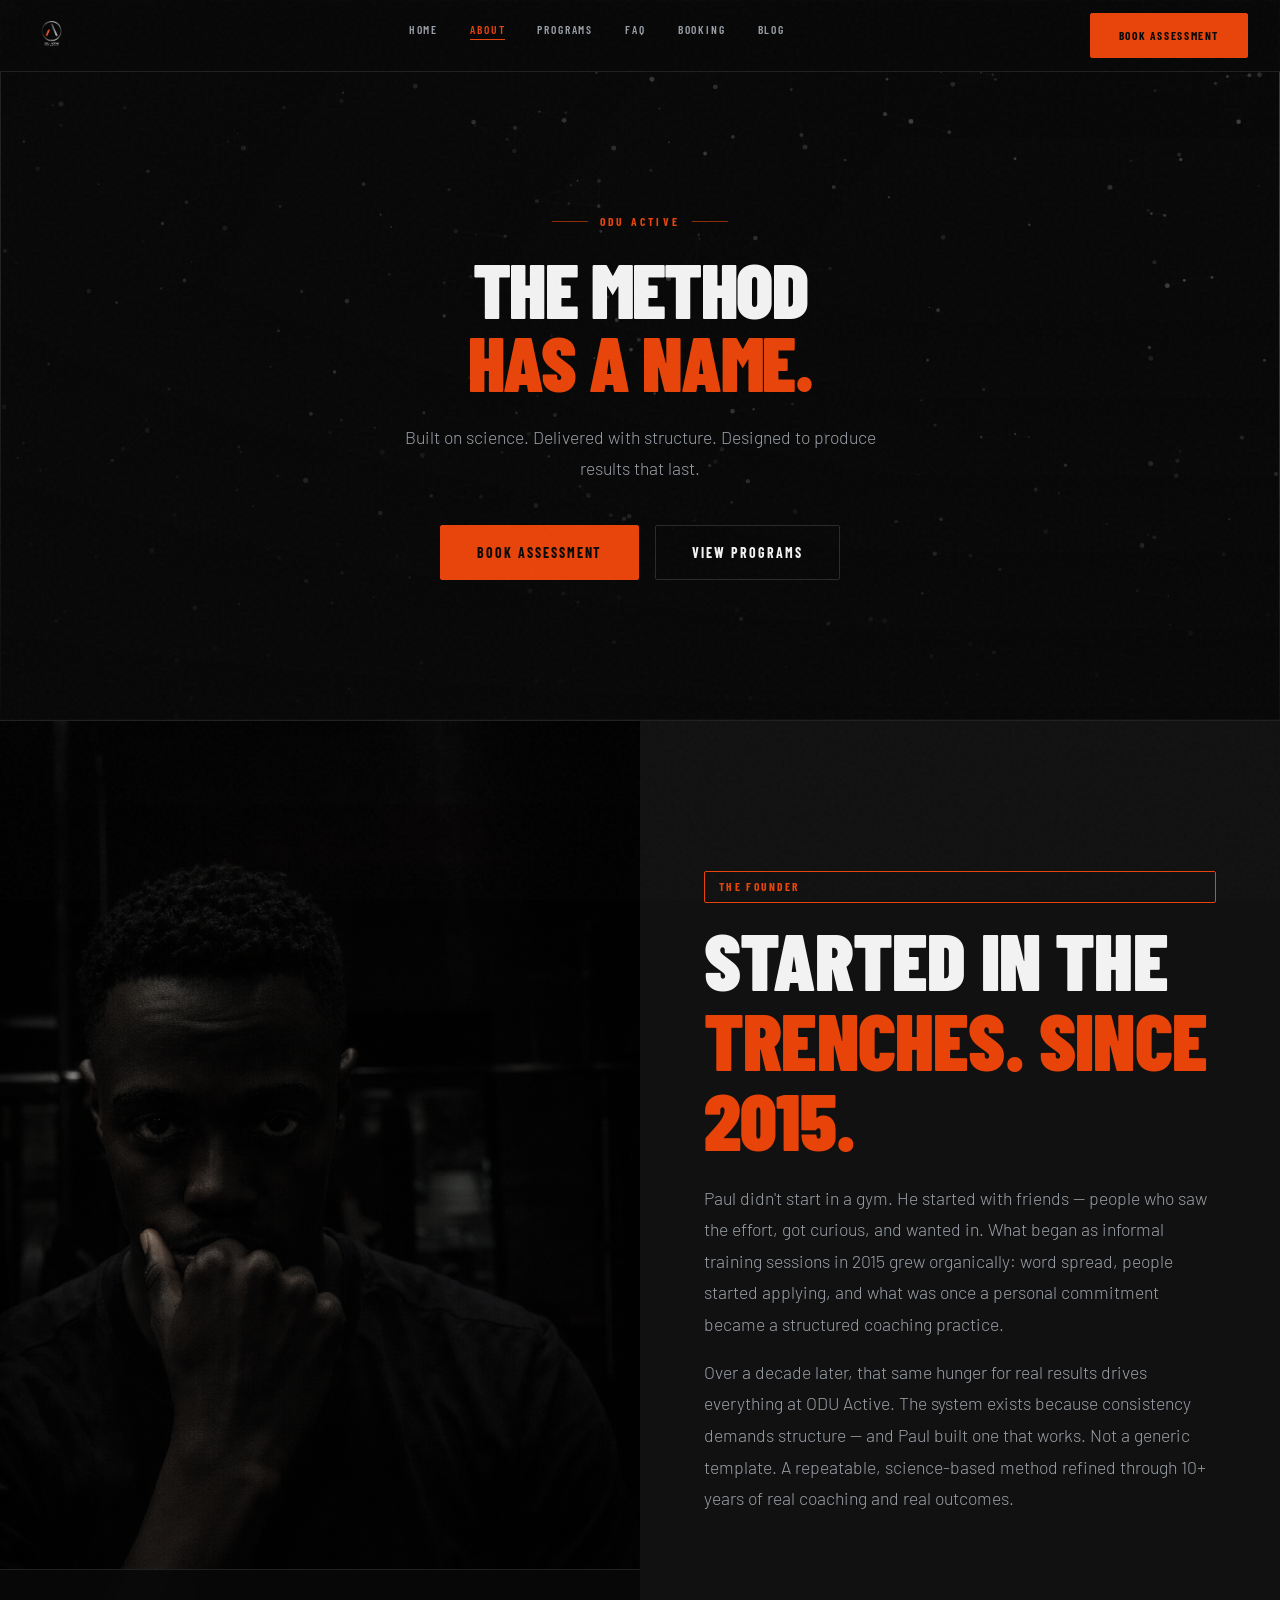
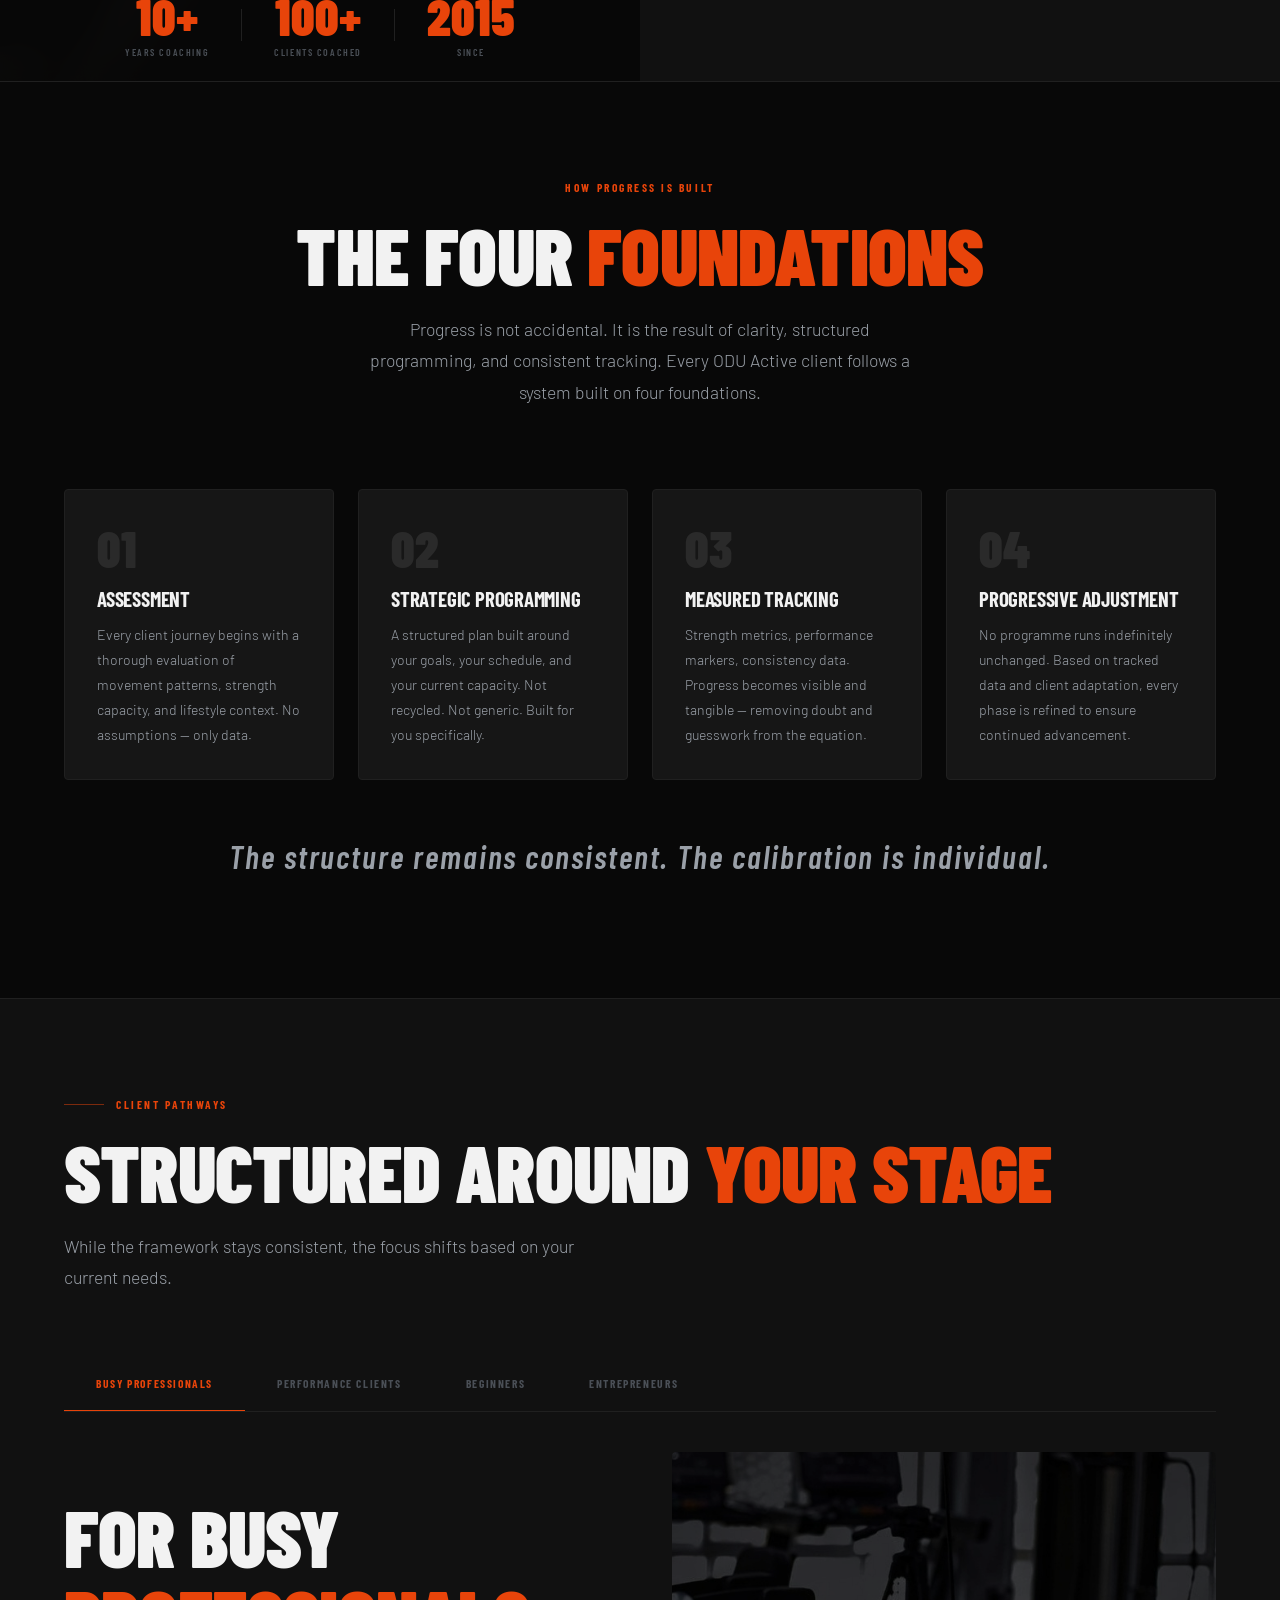
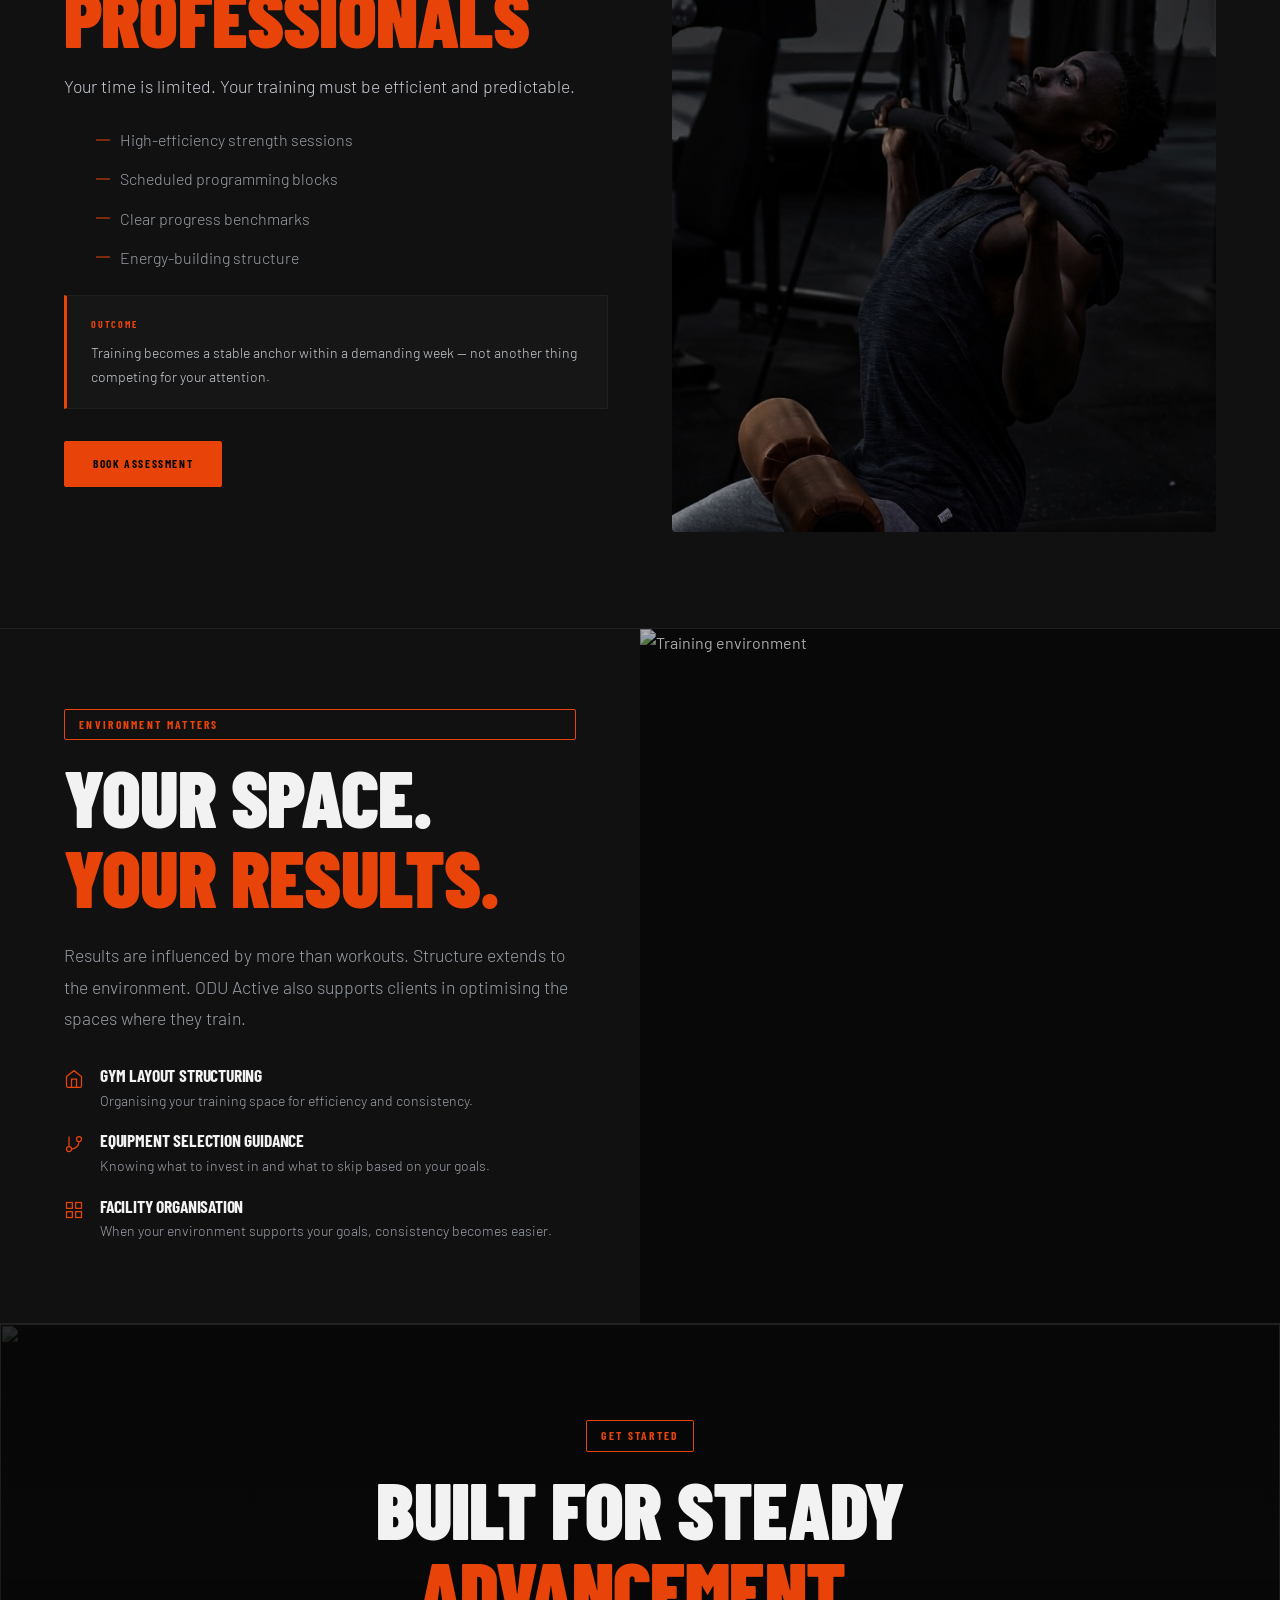
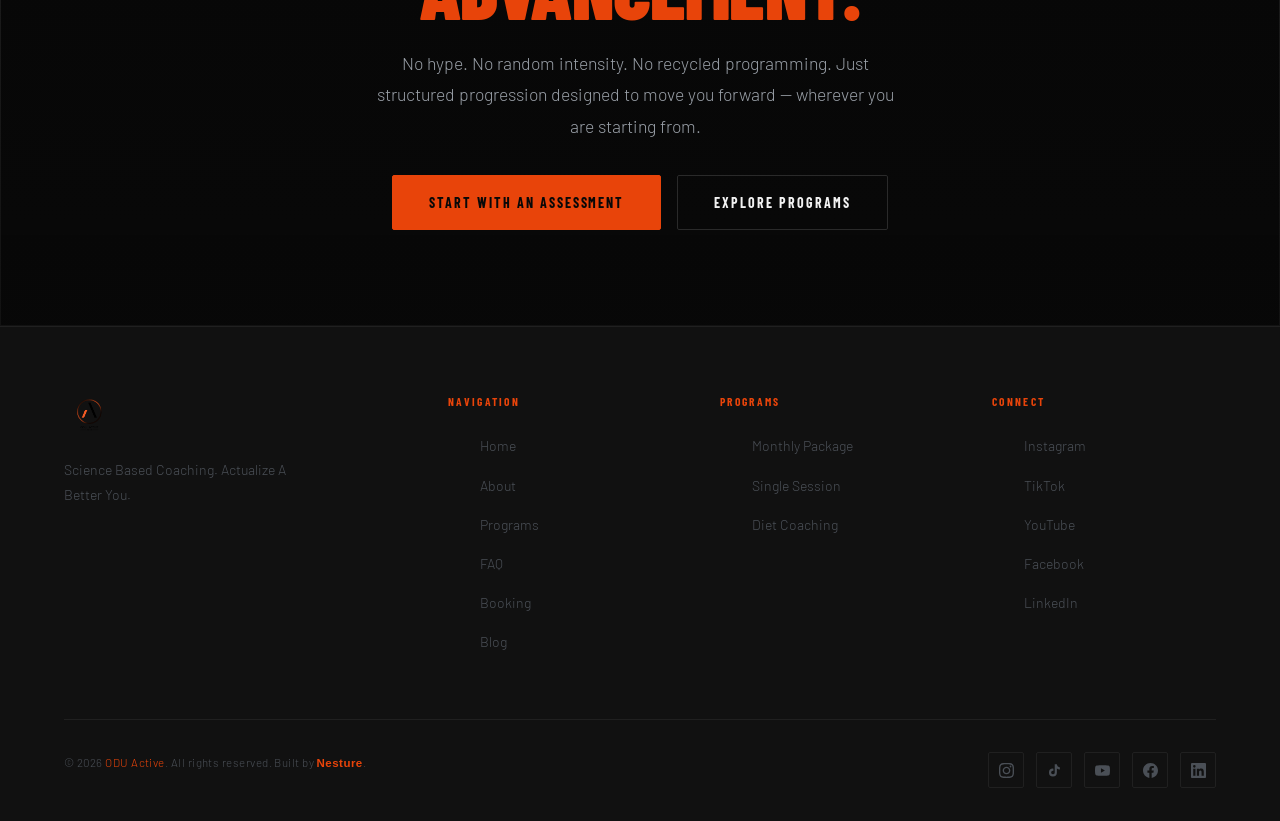
==== commit d151a607: "minor corrections favicon, number and prices" ====
--- a/about.html
+++ b/about.html
@@ -3,6 +3,8 @@
 <head>
   <meta charset="UTF-8"/>
   <meta name="viewport" content="width=device-width, initial-scale=1.0"/>
+  <link rel="icon" type="image/png" href="assets/images/Sample-3-Light.png"/>
+  <link rel="shortcut icon" type="image/png" href="assets/images/Sample-3-Light.png"/>
   <meta name="description" content="About ODU Active — Science Based Coaching. Actualize A Better You."/>
   <title>About — ODU Active</title>
   <link href="https://fonts.googleapis.com/css2?family=Barlow+Condensed:wght@300;400;600;700;800;900&family=Barlow:wght@300;400;500;600&display=swap" rel="stylesheet"/>
@@ -108,28 +110,7 @@
         <p class="story__body">
           Over a decade later, that same hunger for real results drives everything at ODU Active. The system exists because consistency demands structure — and Paul built one that works. Not a generic template. A repeatable, science-based method refined through 10+ years of real coaching and real outcomes.
         </p>
-
-        <!-- Credentials -->
-        <div class="story__certs">
-          <div class="story__cert">
-            <div class="story__cert-icon">
-              <svg width="18" height="18" viewBox="0 0 24 24" fill="none" stroke="currentColor" stroke-width="1.5"><circle cx="12" cy="8" r="6"/><path d="M15.477 12.89L17 22l-5-3-5 3 1.523-9.11"/></svg>
-            </div>
-            <span>Certified Personal Trainer — PLACEHOLDER</span>
-          </div>
-          <div class="story__cert">
-            <div class="story__cert-icon">
-              <svg width="18" height="18" viewBox="0 0 24 24" fill="none" stroke="currentColor" stroke-width="1.5"><circle cx="12" cy="8" r="6"/><path d="M15.477 12.89L17 22l-5-3-5 3 1.523-9.11"/></svg>
-            </div>
-            <span>Nutrition Coaching Certification — PLACEHOLDER</span>
-          </div>
-          <div class="story__cert">
-            <div class="story__cert-icon">
-              <svg width="18" height="18" viewBox="0 0 24 24" fill="none" stroke="currentColor" stroke-width="1.5"><circle cx="12" cy="8" r="6"/><path d="M15.477 12.89L17 22l-5-3-5 3 1.523-9.11"/></svg>
-            </div>
-            <span>Strength & Conditioning Specialist — PLACEHOLDER</span>
-          </div>
-        </div>
+      </div>
       </div>
 
     </div>
--- a/css/components.css
+++ b/css/components.css
@@ -495,3 +495,27 @@
     align-items: flex-start;
   }
 }
+/* ── NESTURE FOOTER CREDIT LINK ──
+   Add to css/base.css or css/components.css
+   ============================================================ */
+
+@keyframes nesturePulse {
+  0%, 100% { color: var(--color-orange, #f97316); }
+  50%       { color: rgba(249, 115, 22, 0.4); }
+}
+
+.footer__nesture {
+  color: var(--color-orange, #f97316);
+  text-decoration: none;
+  font-weight: 600;
+  animation: nesturePulse 2.4s ease-in-out 3; /* pulses 3x then stops */
+  transition: color 0.2s ease, opacity 0.2s ease;
+}
+
+.footer__nesture:hover {
+  animation: none;
+  color: #fff;
+  opacity: 0.9;
+  text-decoration: underline;
+  text-underline-offset: 3px;
+}
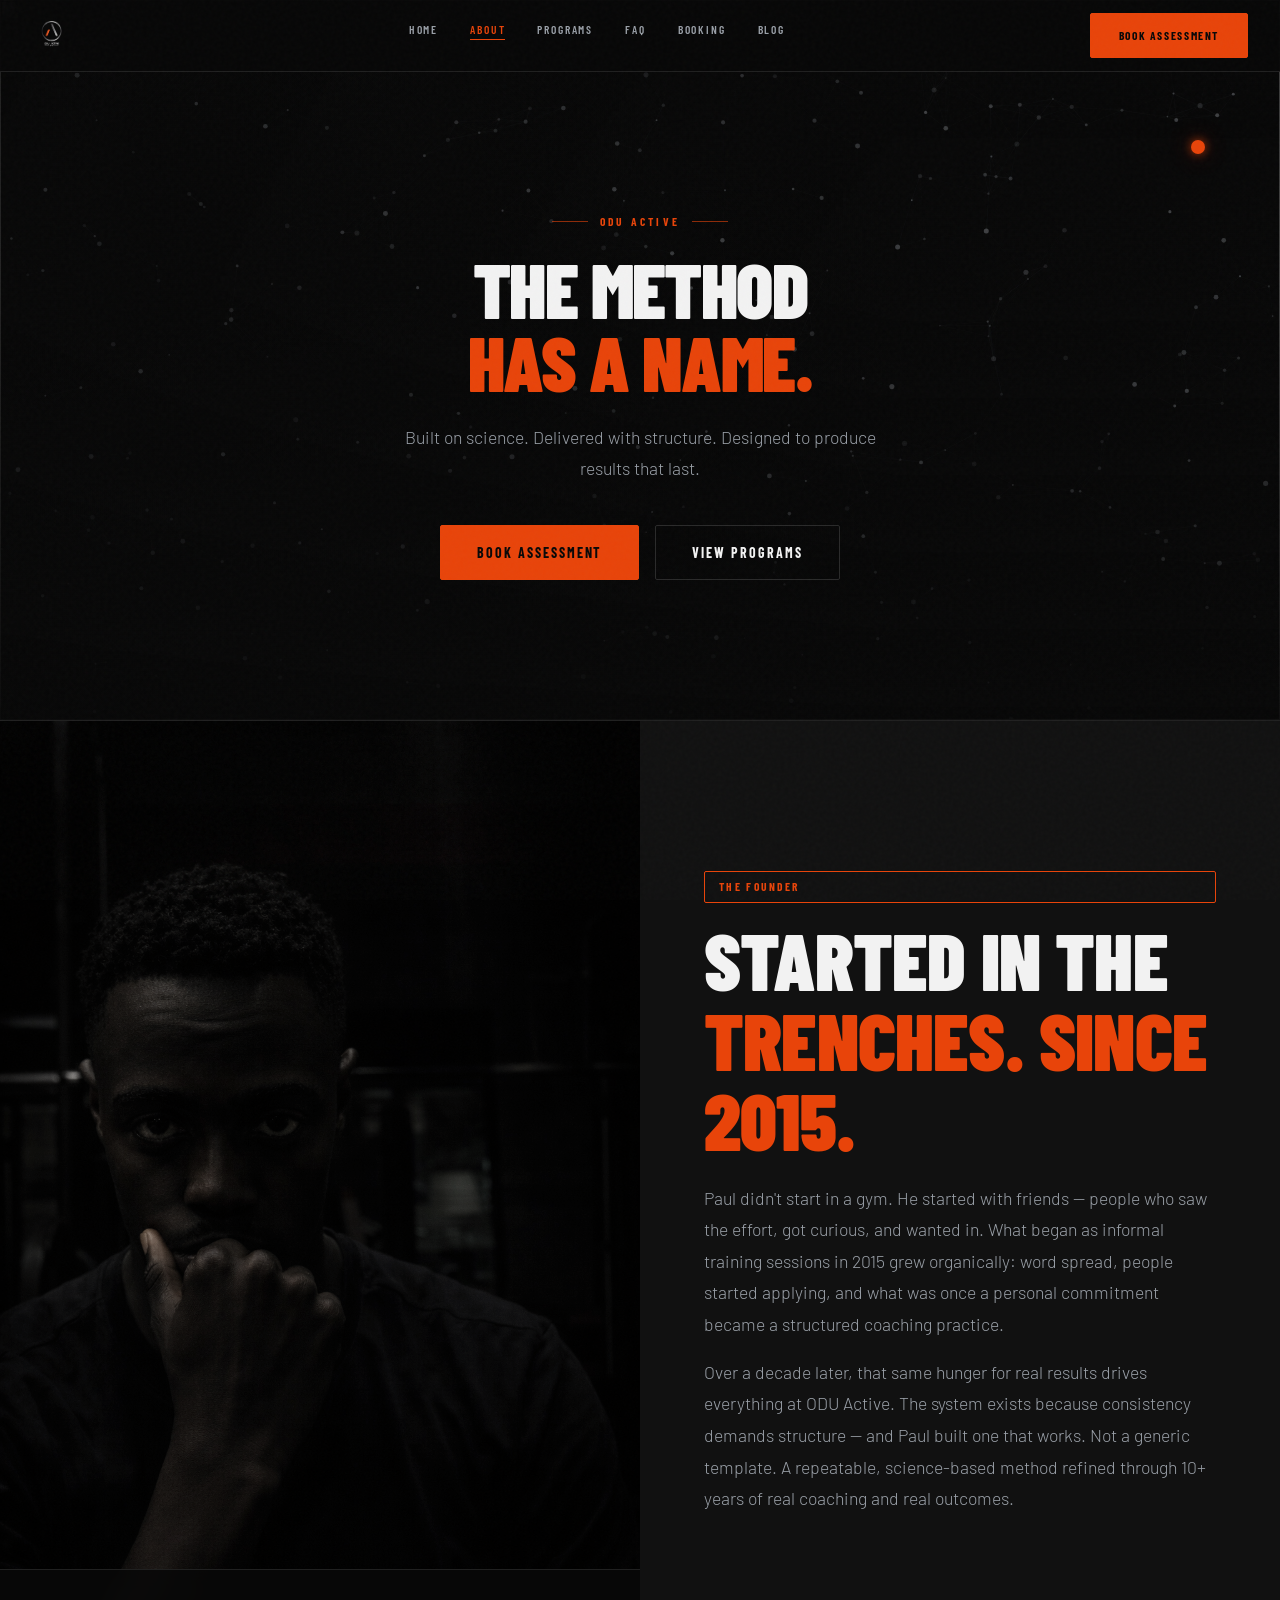
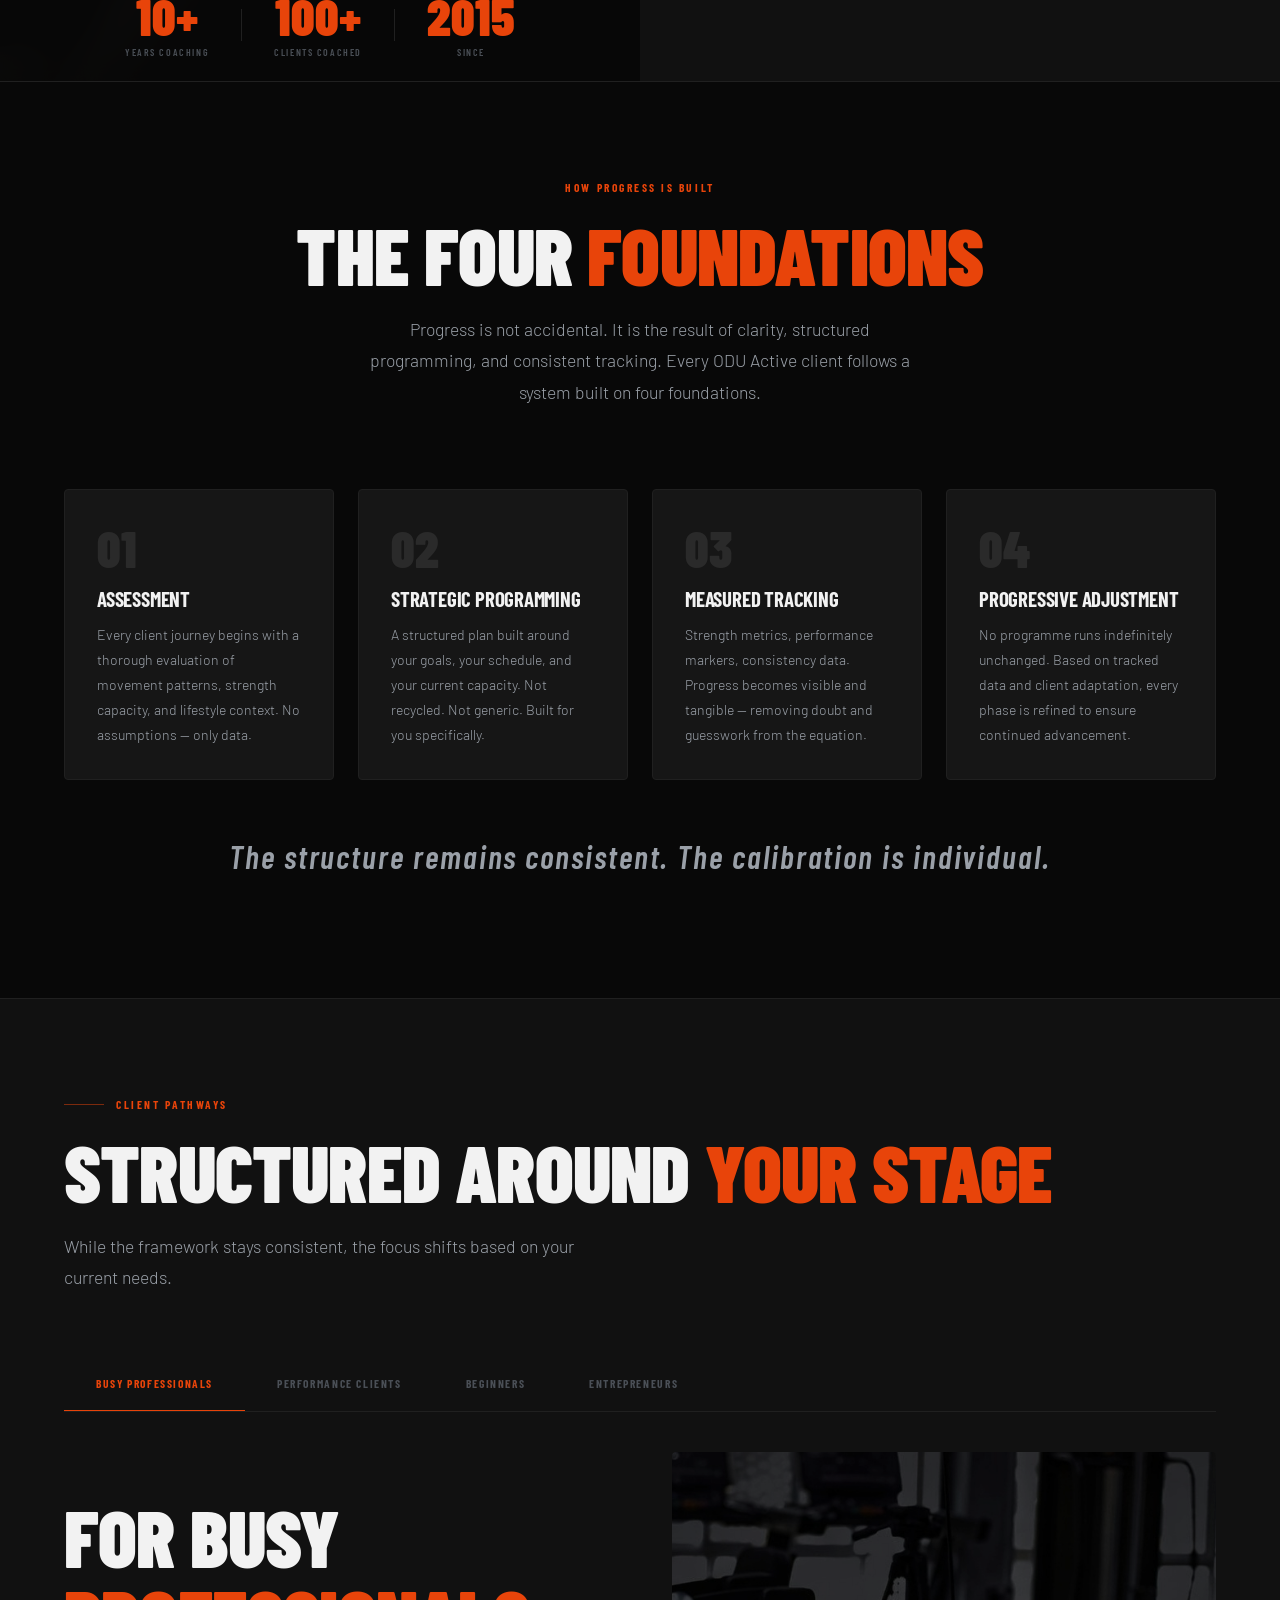
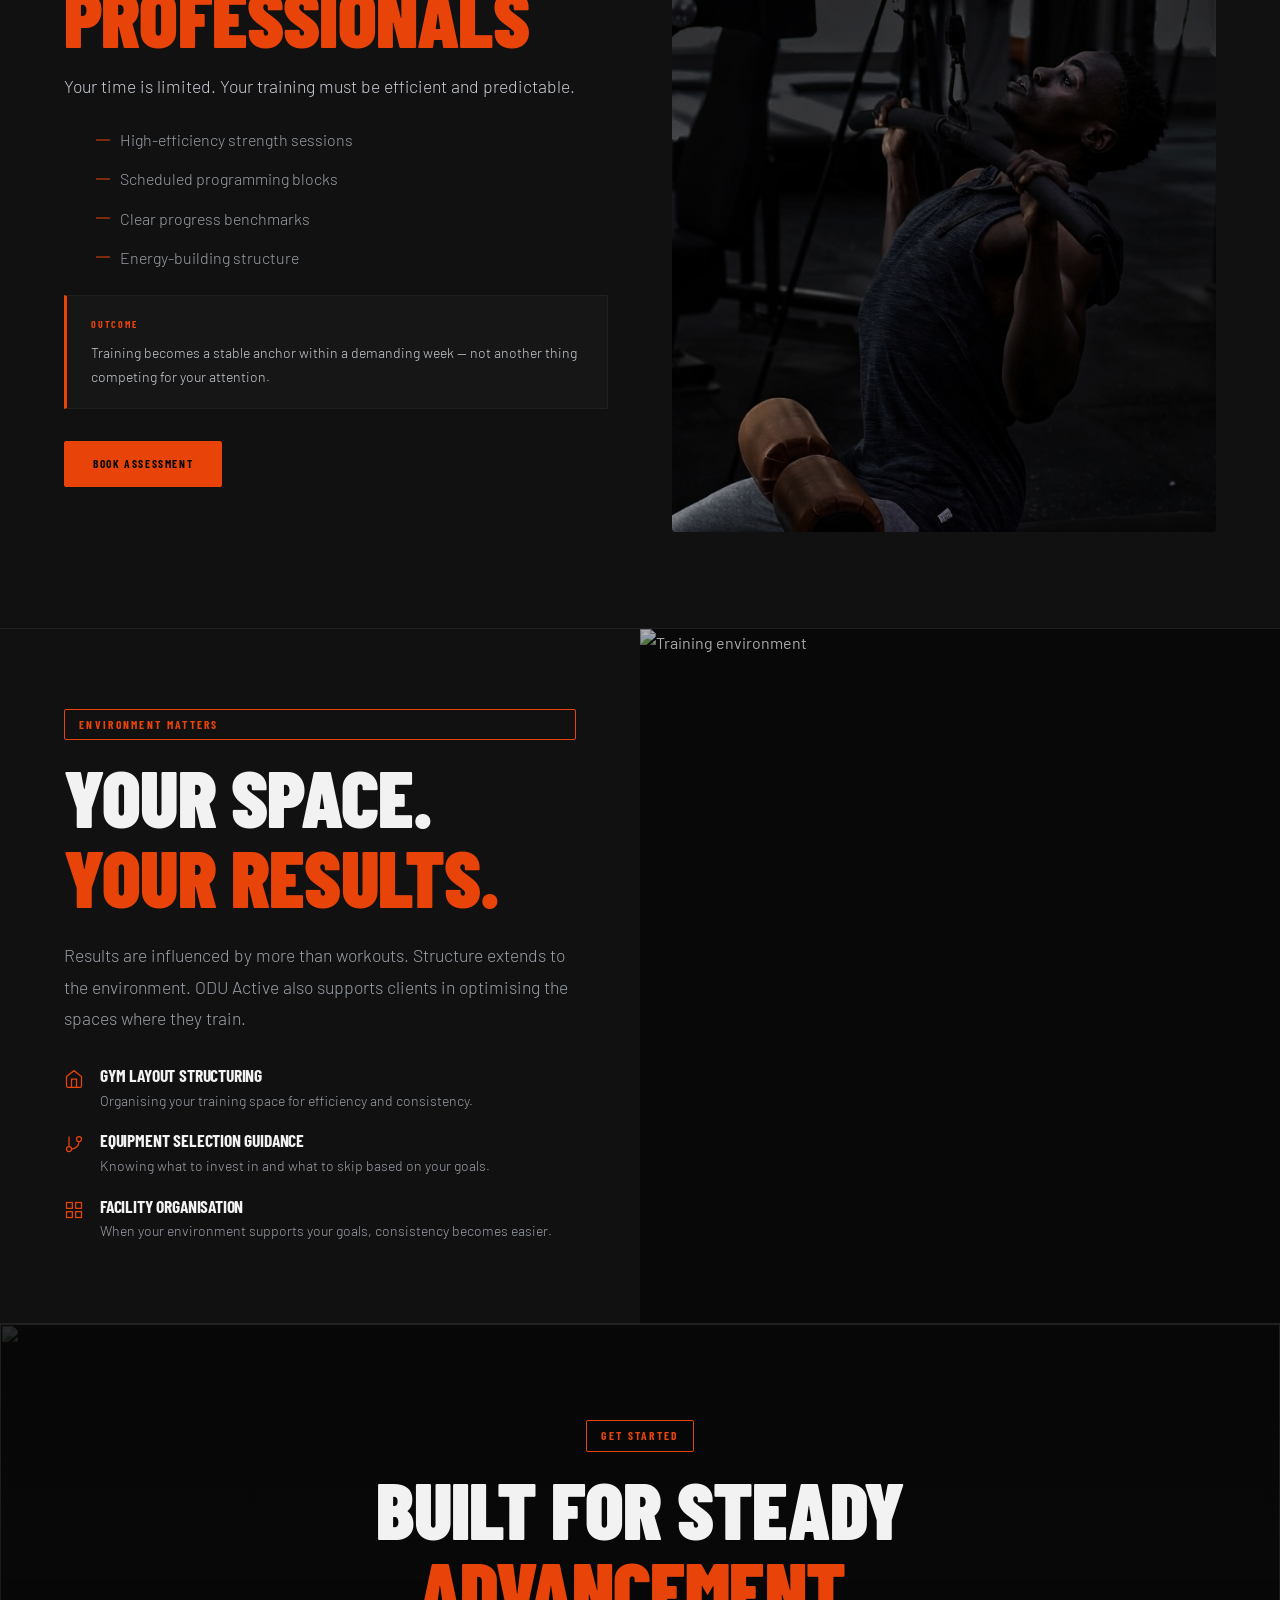
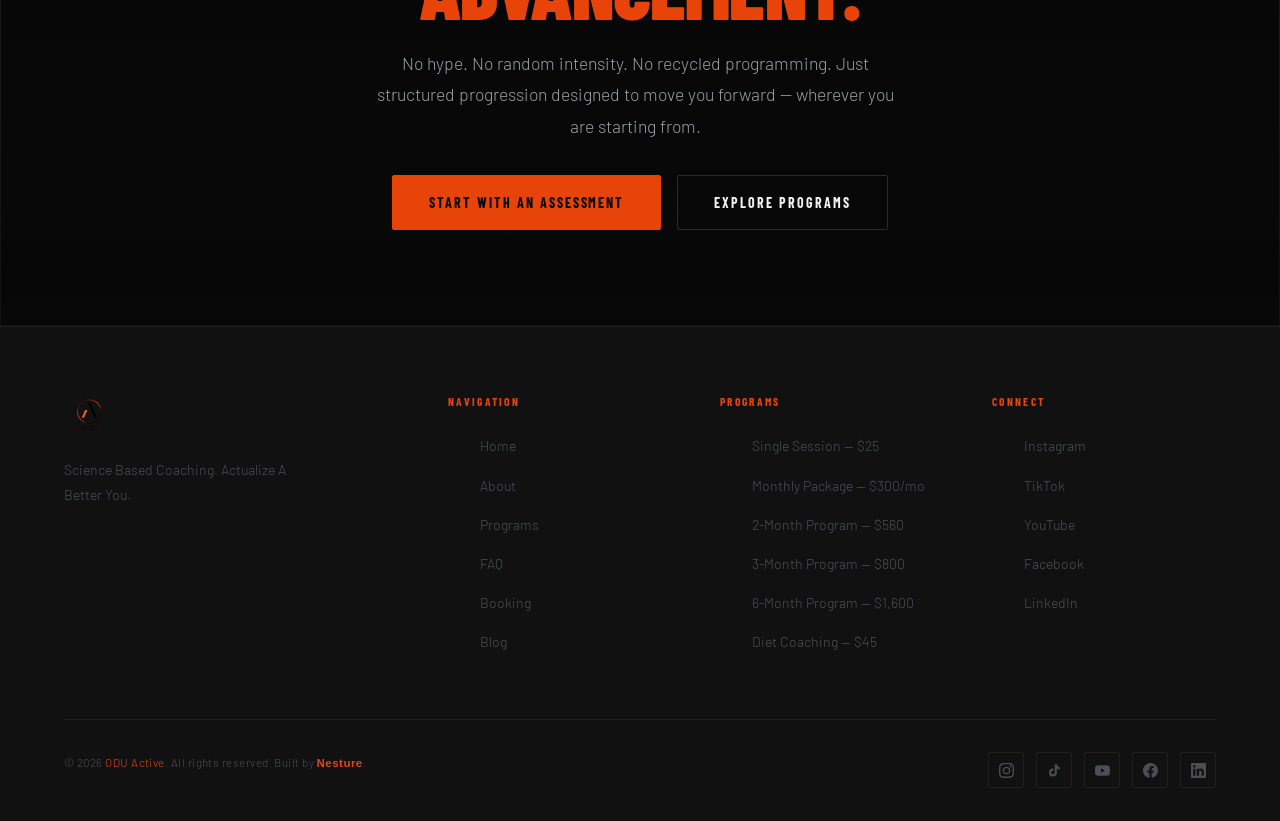
==== commit e2a0a390: "ya mwisho sasa" ====
--- a/about.html
+++ b/about.html
@@ -371,9 +371,12 @@
         <div>
           <p class="footer__heading">Programs</p>
           <ul class="footer__links">
-            <li><a href="programs.html">Monthly Package</a></li>
-            <li><a href="programs.html">Single Session</a></li>
-            <li><a href="programs.html">Diet Coaching</a></li>
+            <li><a href="booking.html?package=single">Single Session — $25</a></li>
+            <li><a href="onboarding.html?package=monthly">Monthly Package — $300/mo</a></li>
+            <li><a href="onboarding.html?package=two-month">2-Month Program — $560</a></li>
+            <li><a href="onboarding.html?package=three-month">3-Month Program — $800</a></li>
+            <li><a href="onboarding.html?package=six-month">6-Month Program — $1,600</a></li>
+            <li><a href="onboarding.html?package=diet">Diet Coaching — $45</a></li>
           </ul>
         </div>
         <div>
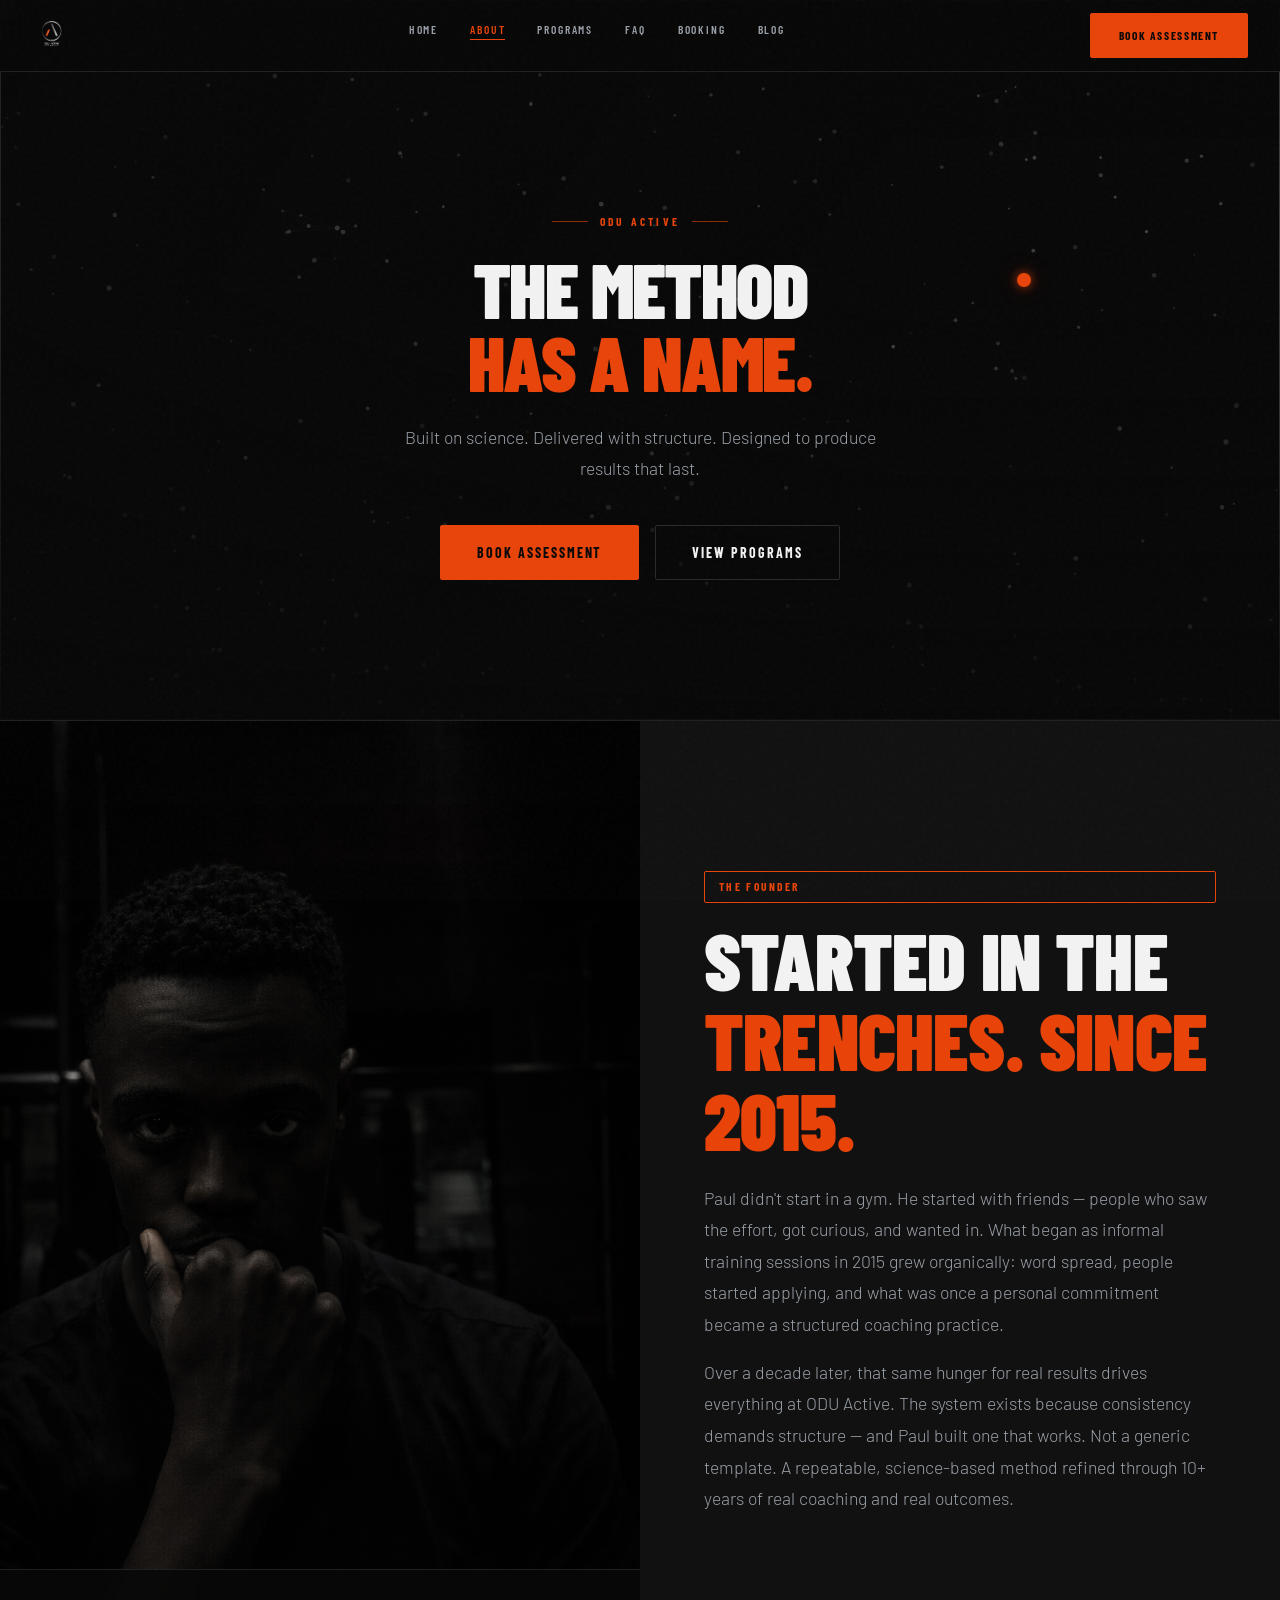
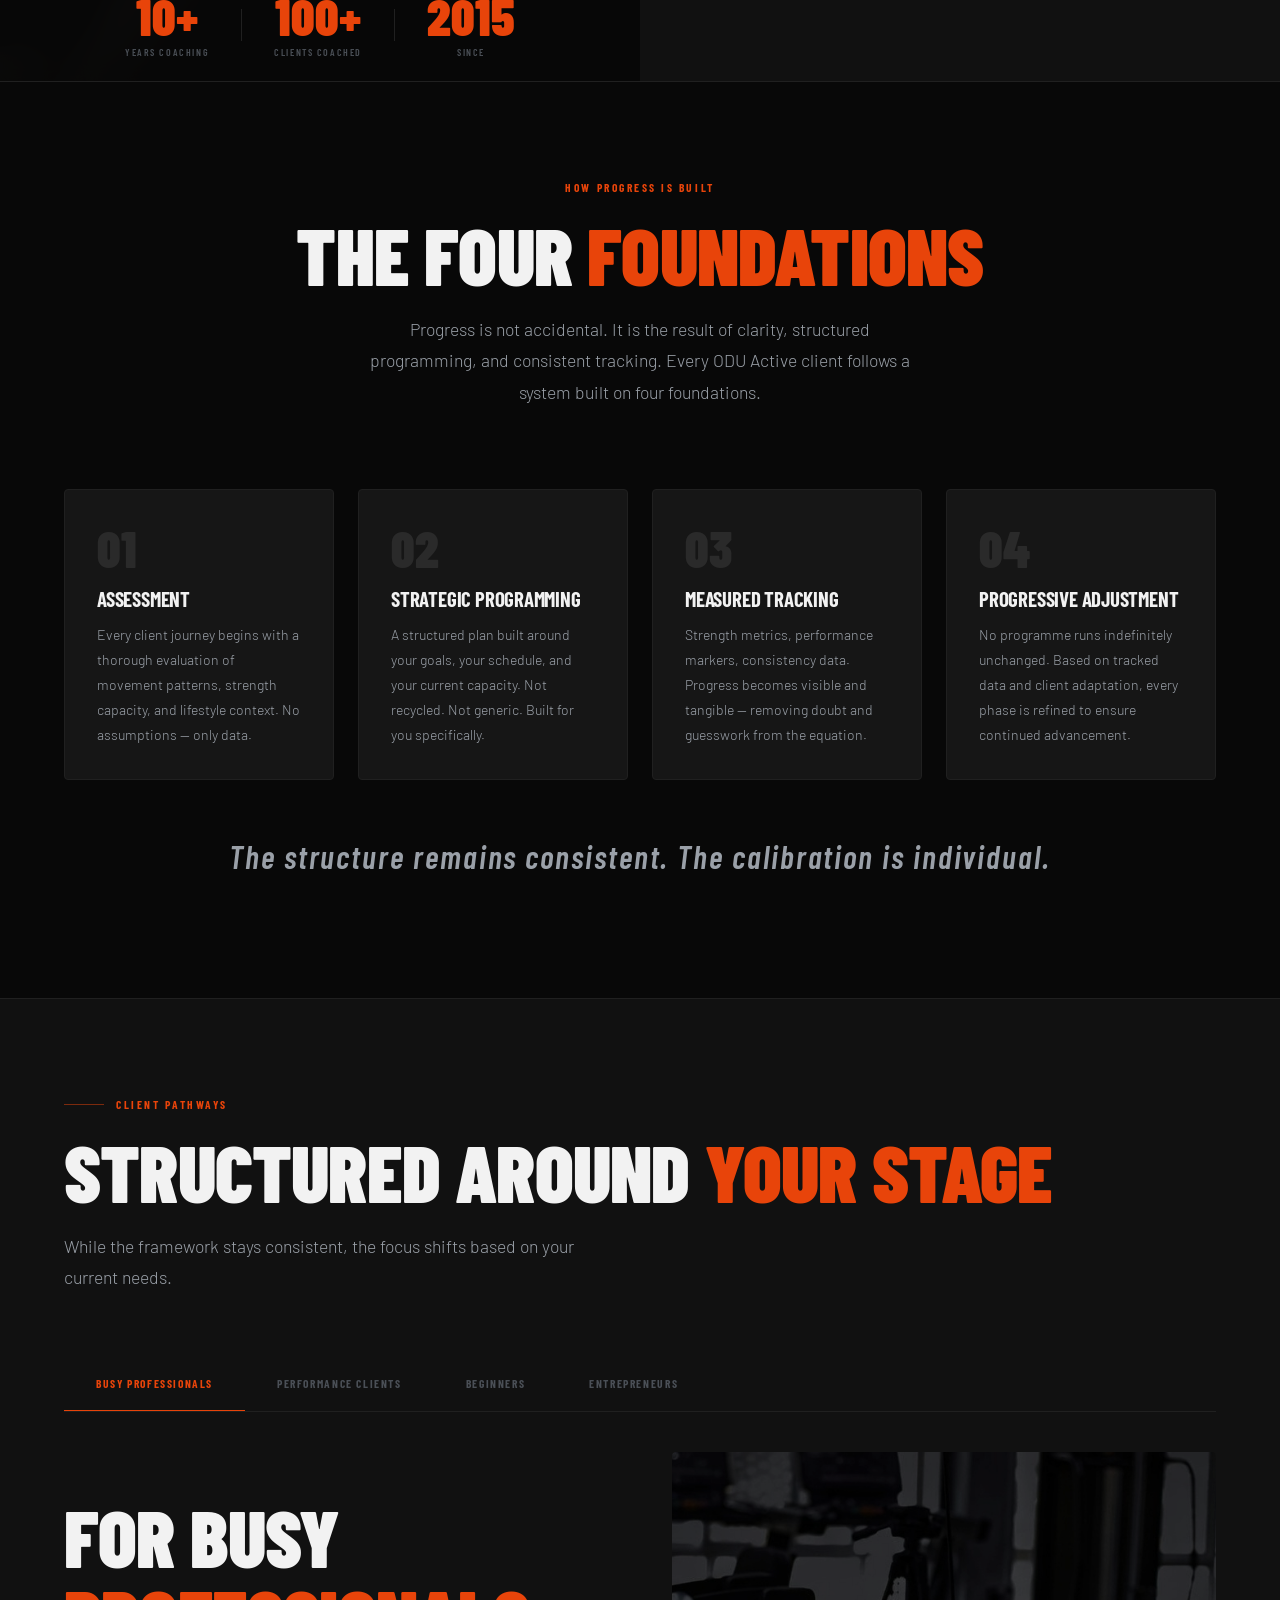
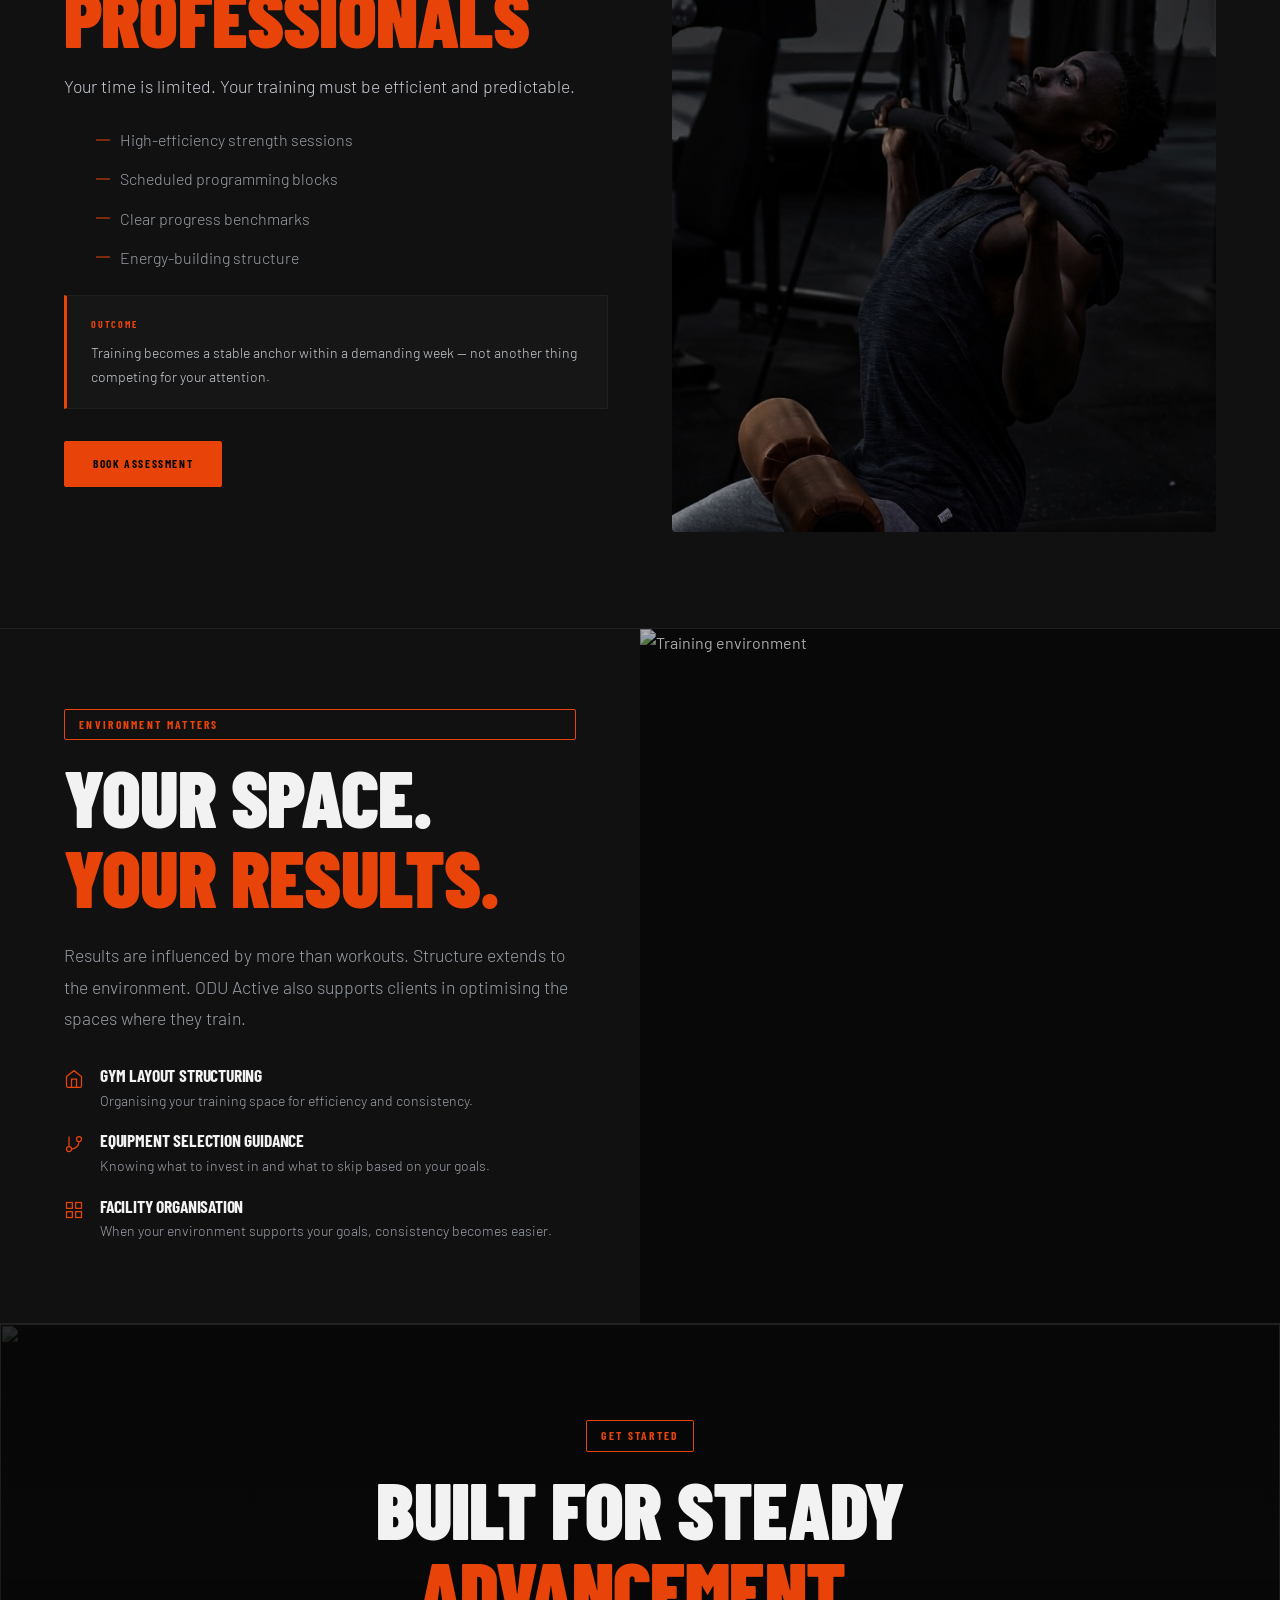
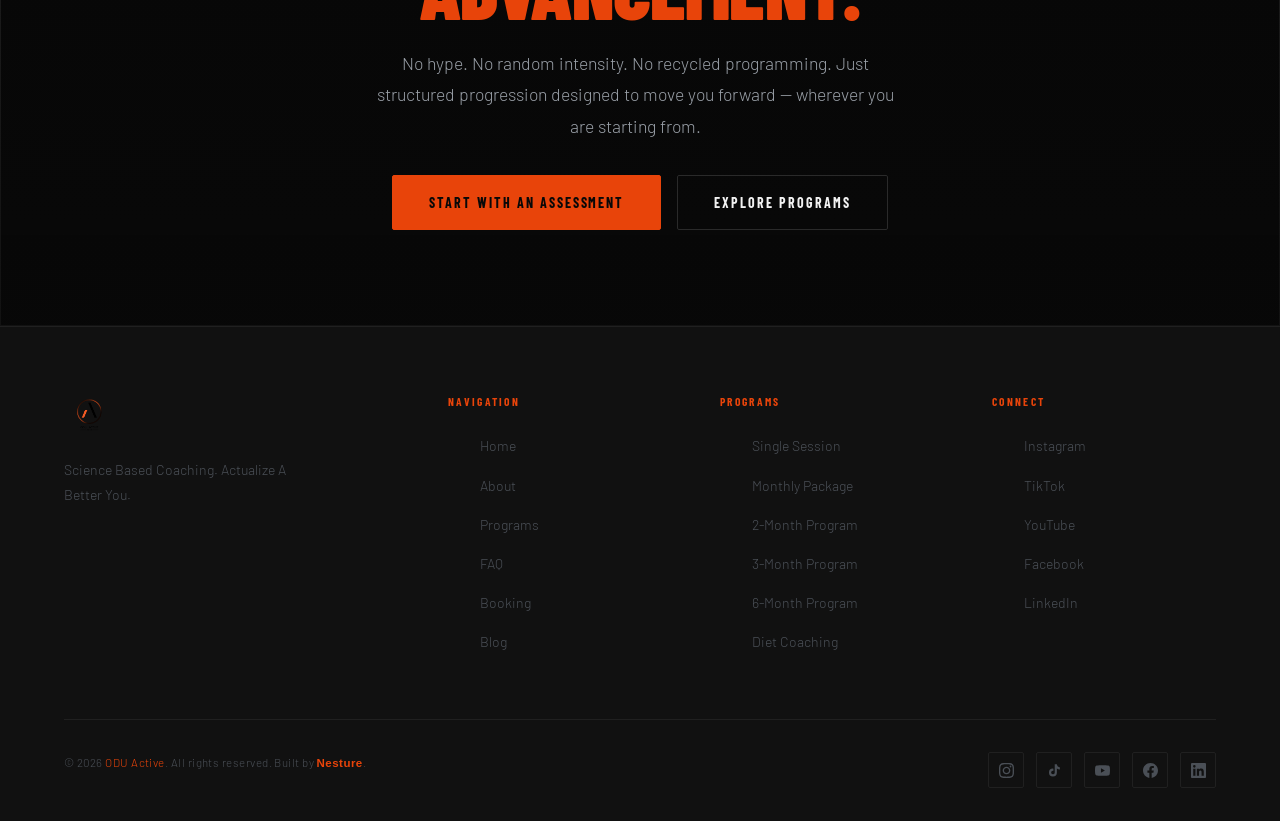
==== commit fe736cae: "feat: remove prices from all public pages and update booking flow CTAs - programs.html: strip all Pr" ====
--- a/about.html
+++ b/about.html
@@ -322,7 +322,7 @@
       </div>
 
       <div class="environment__image-wrap reveal reveal--right">
-        <img src="https://images.unsplash.com/photo-1534438327276-14e5300c3a48?w=900&q=80" alt="Training environment" class="environment__image"/>
+        <img src="./assets/images/gym-2.jpg" alt="Training environment" class="environment__image"/>
       </div>
 
     </div>
@@ -371,12 +371,12 @@
         <div>
           <p class="footer__heading">Programs</p>
           <ul class="footer__links">
-            <li><a href="booking.html?package=single">Single Session — $25</a></li>
-            <li><a href="onboarding.html?package=monthly">Monthly Package — $300/mo</a></li>
-            <li><a href="onboarding.html?package=two-month">2-Month Program — $560</a></li>
-            <li><a href="onboarding.html?package=three-month">3-Month Program — $800</a></li>
-            <li><a href="onboarding.html?package=six-month">6-Month Program — $1,600</a></li>
-            <li><a href="onboarding.html?package=diet">Diet Coaching — $45</a></li>
+            <li><a href="programs.html#single">Single Session</a></li>
+            <li><a href="booking.html?package=monthly">Monthly Package</a></li>
+            <li><a href="booking.html?package=two-month">2-Month Program</a></li>
+            <li><a href="booking.html?package=three-month">3-Month Program</a></li>
+            <li><a href="booking.html?package=six-month">6-Month Program</a></li>
+            <li><a href="booking.html?package=diet">Diet Coaching</a></li>
           </ul>
         </div>
         <div>
